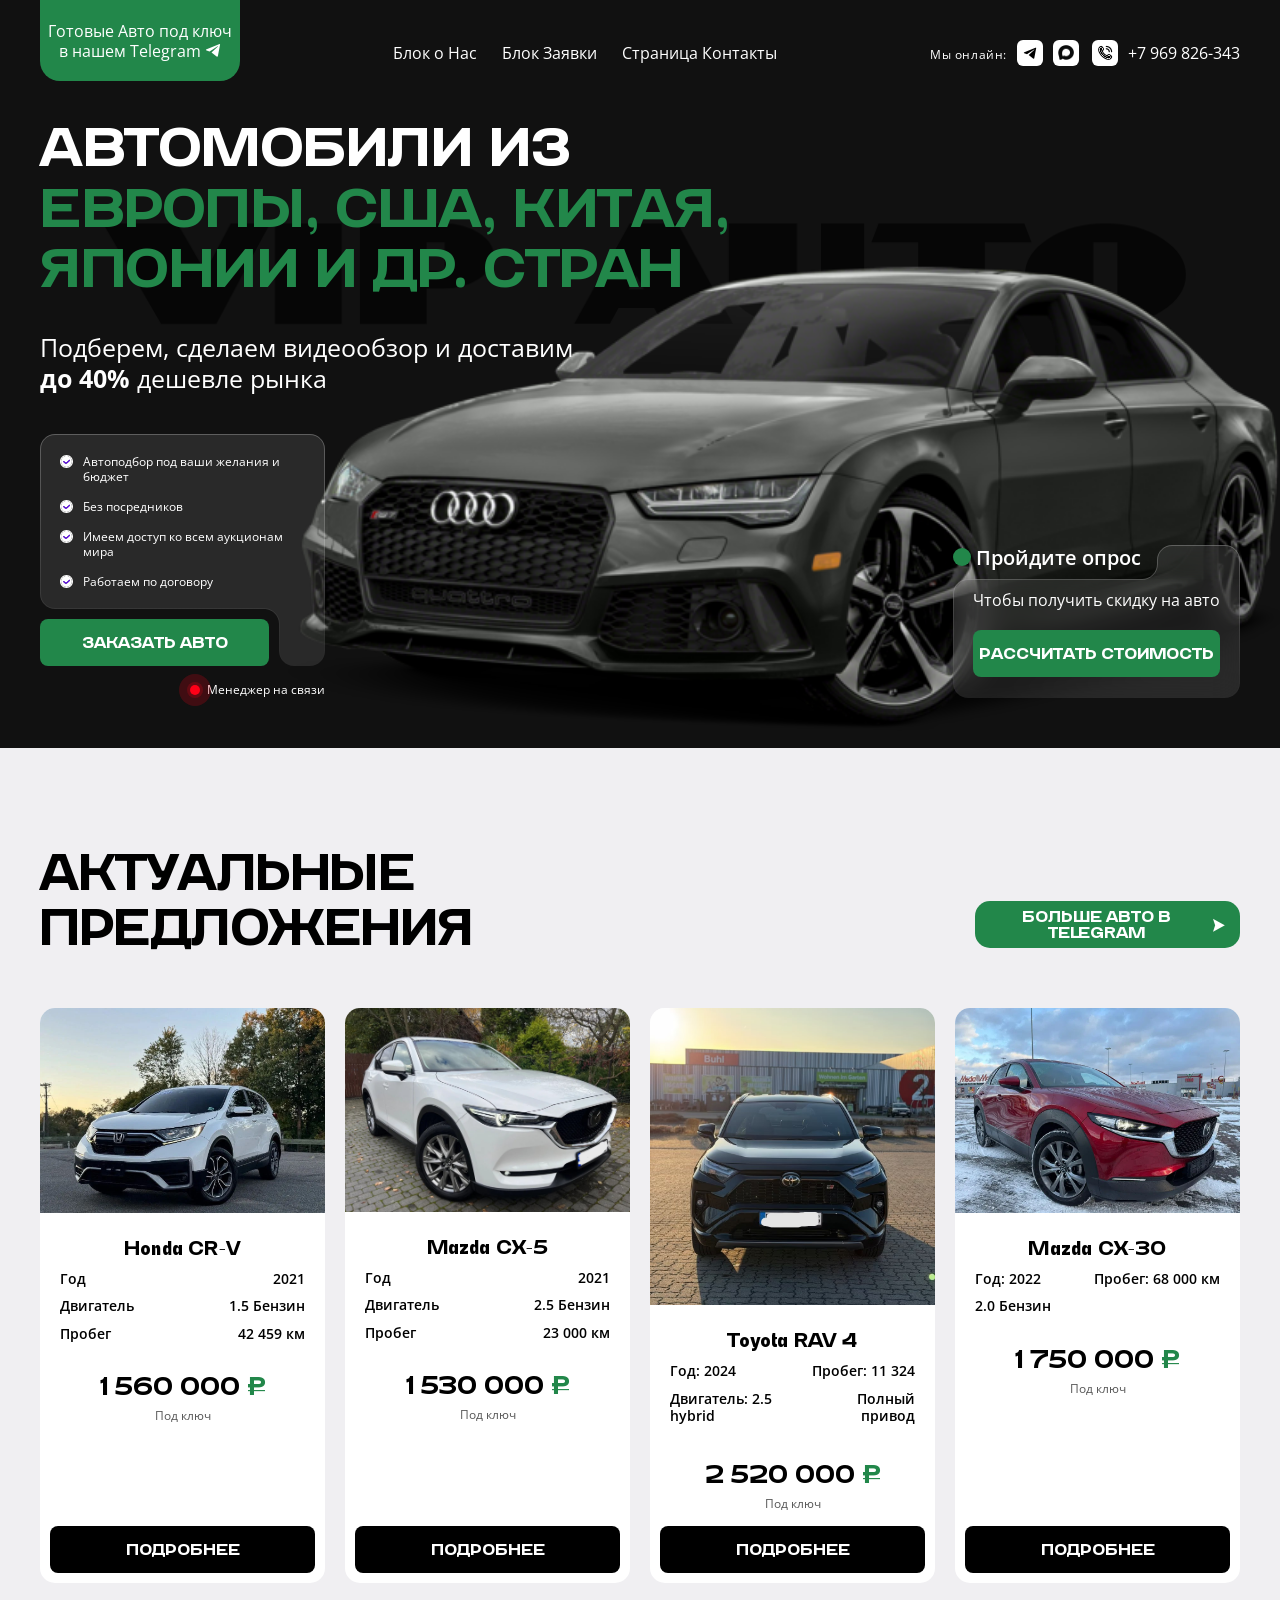
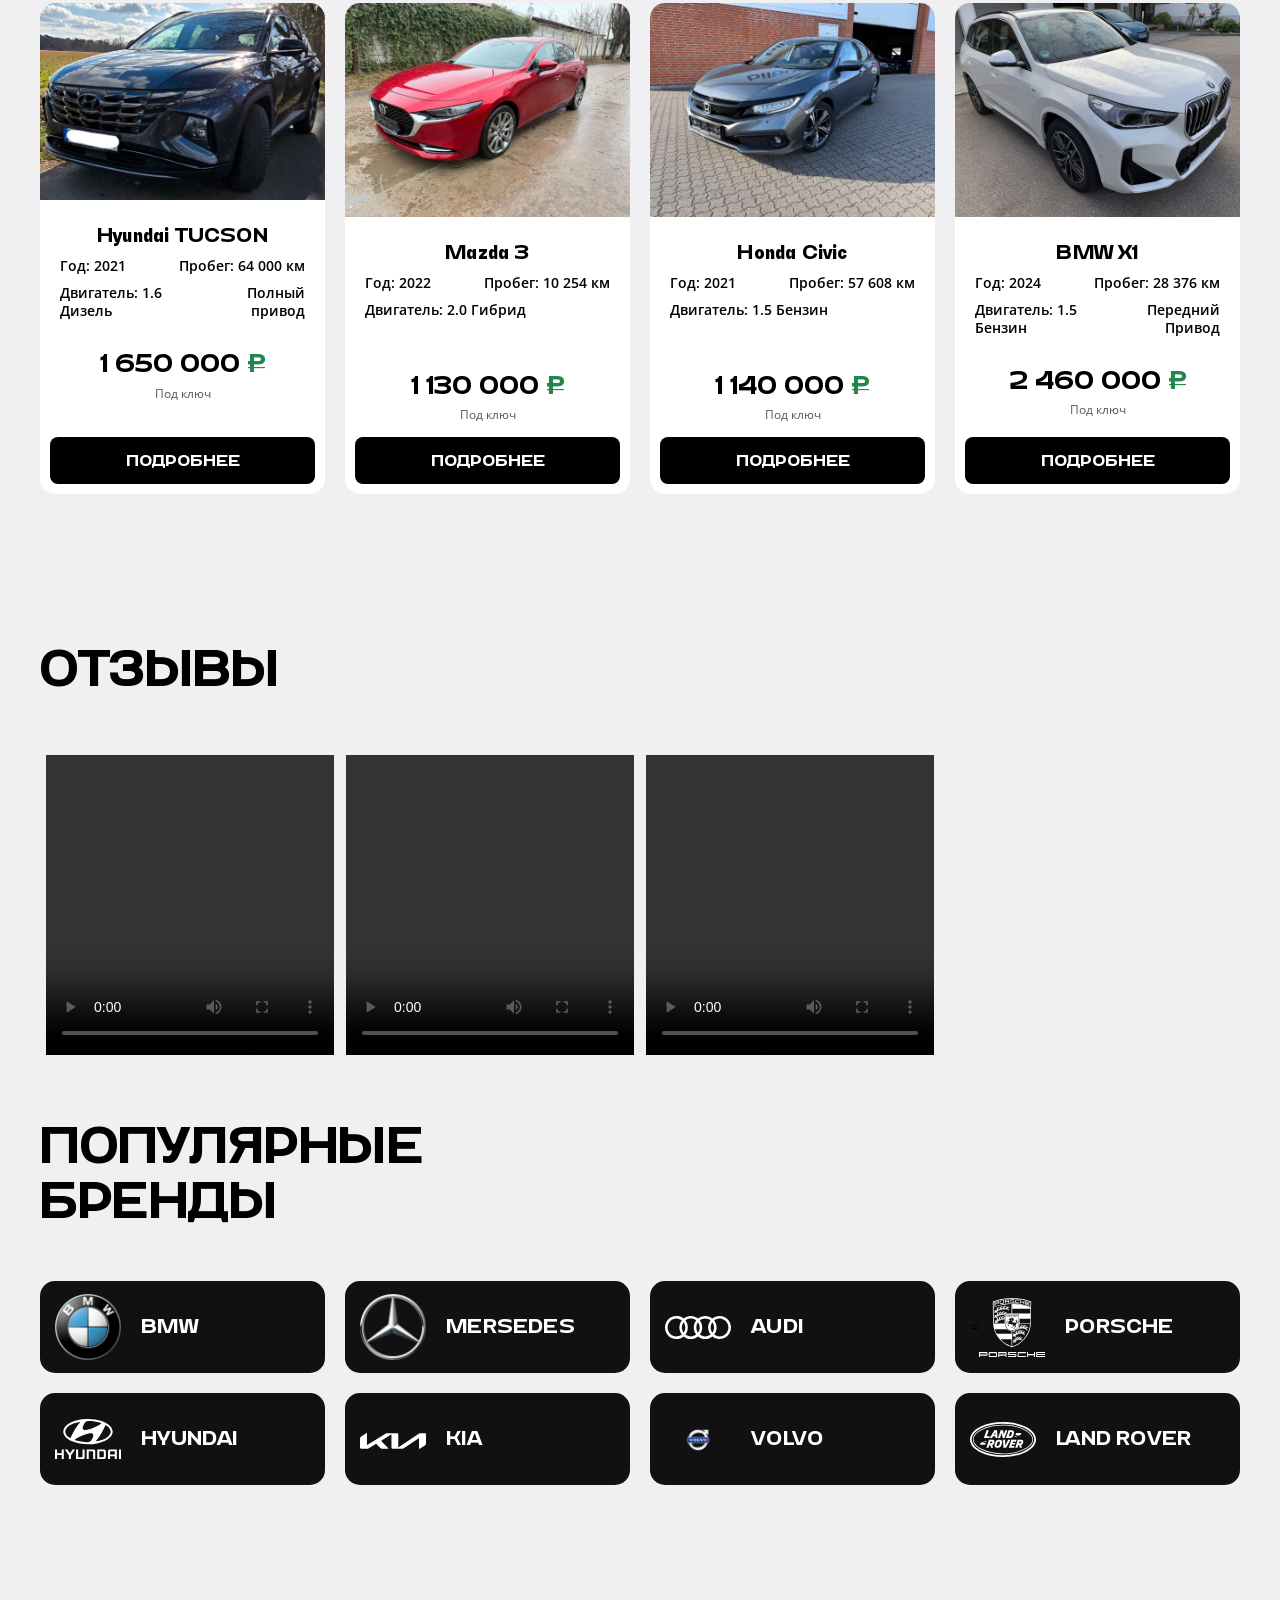
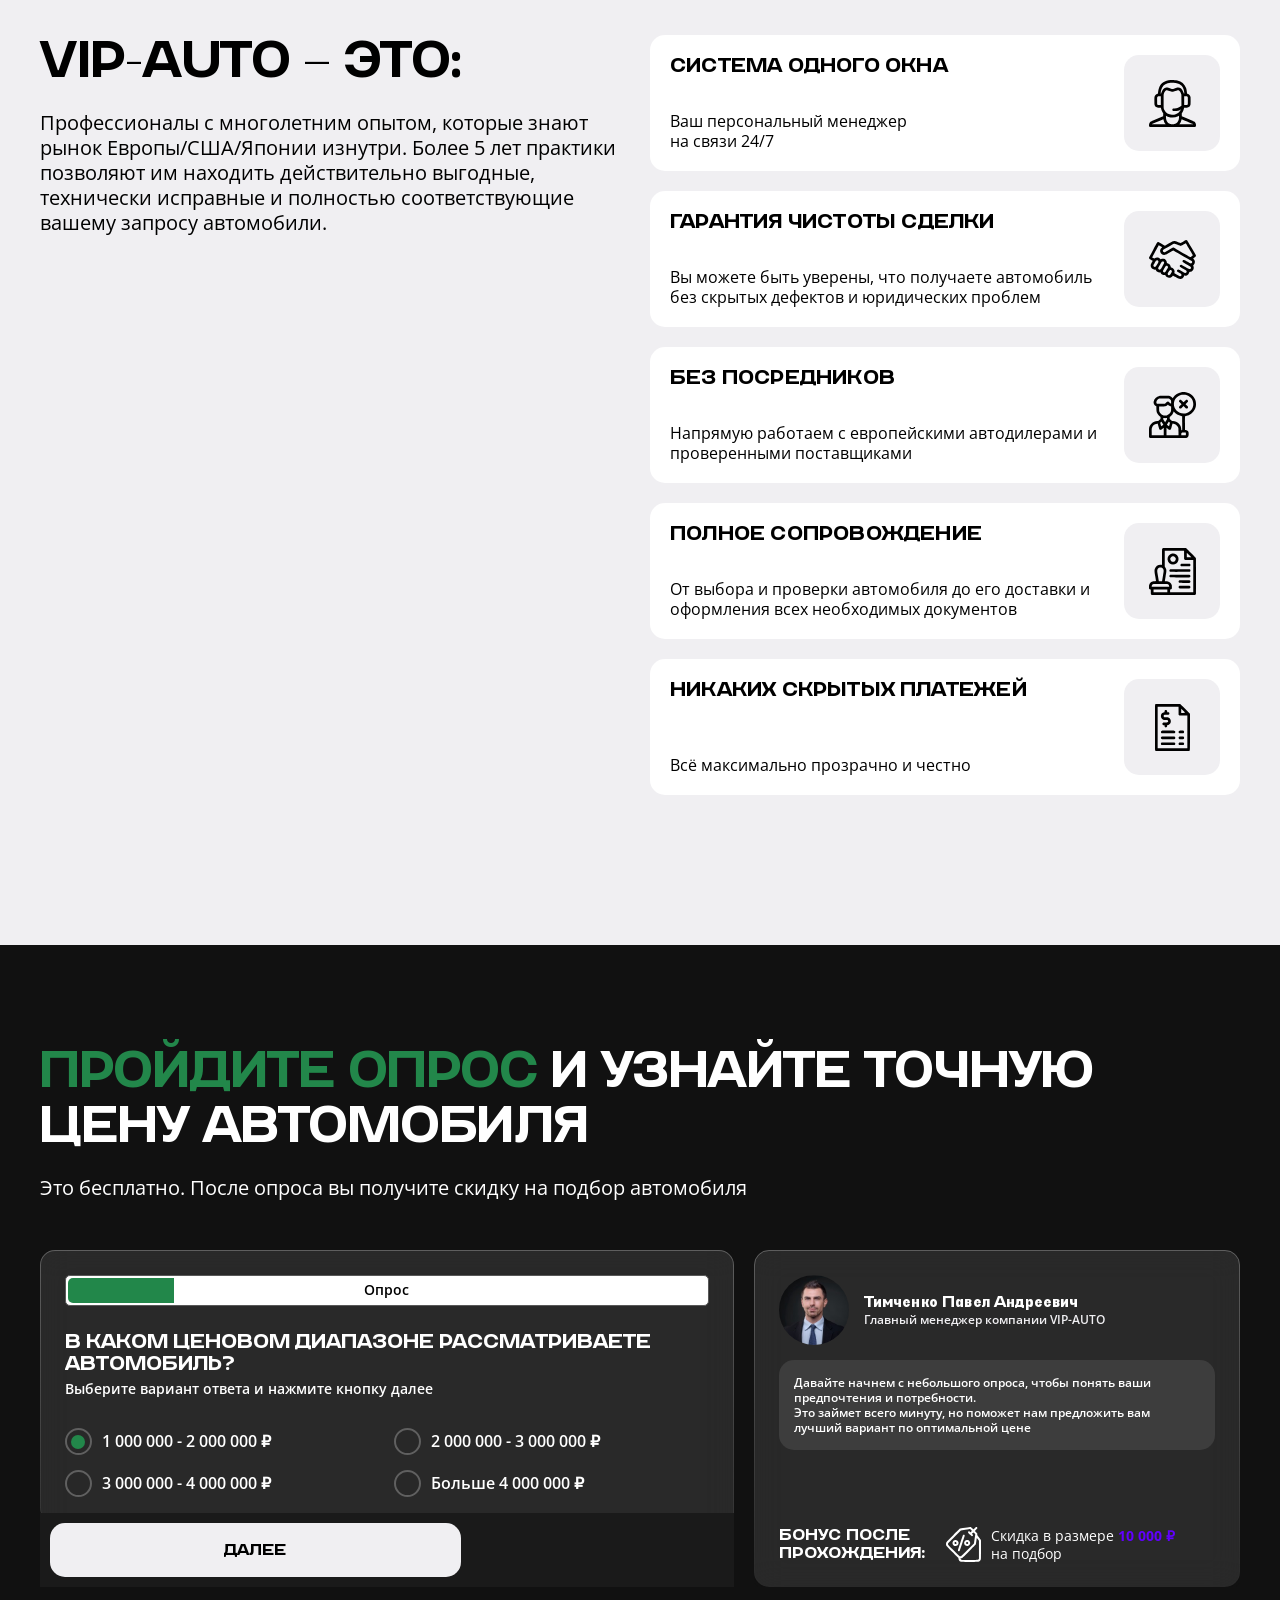
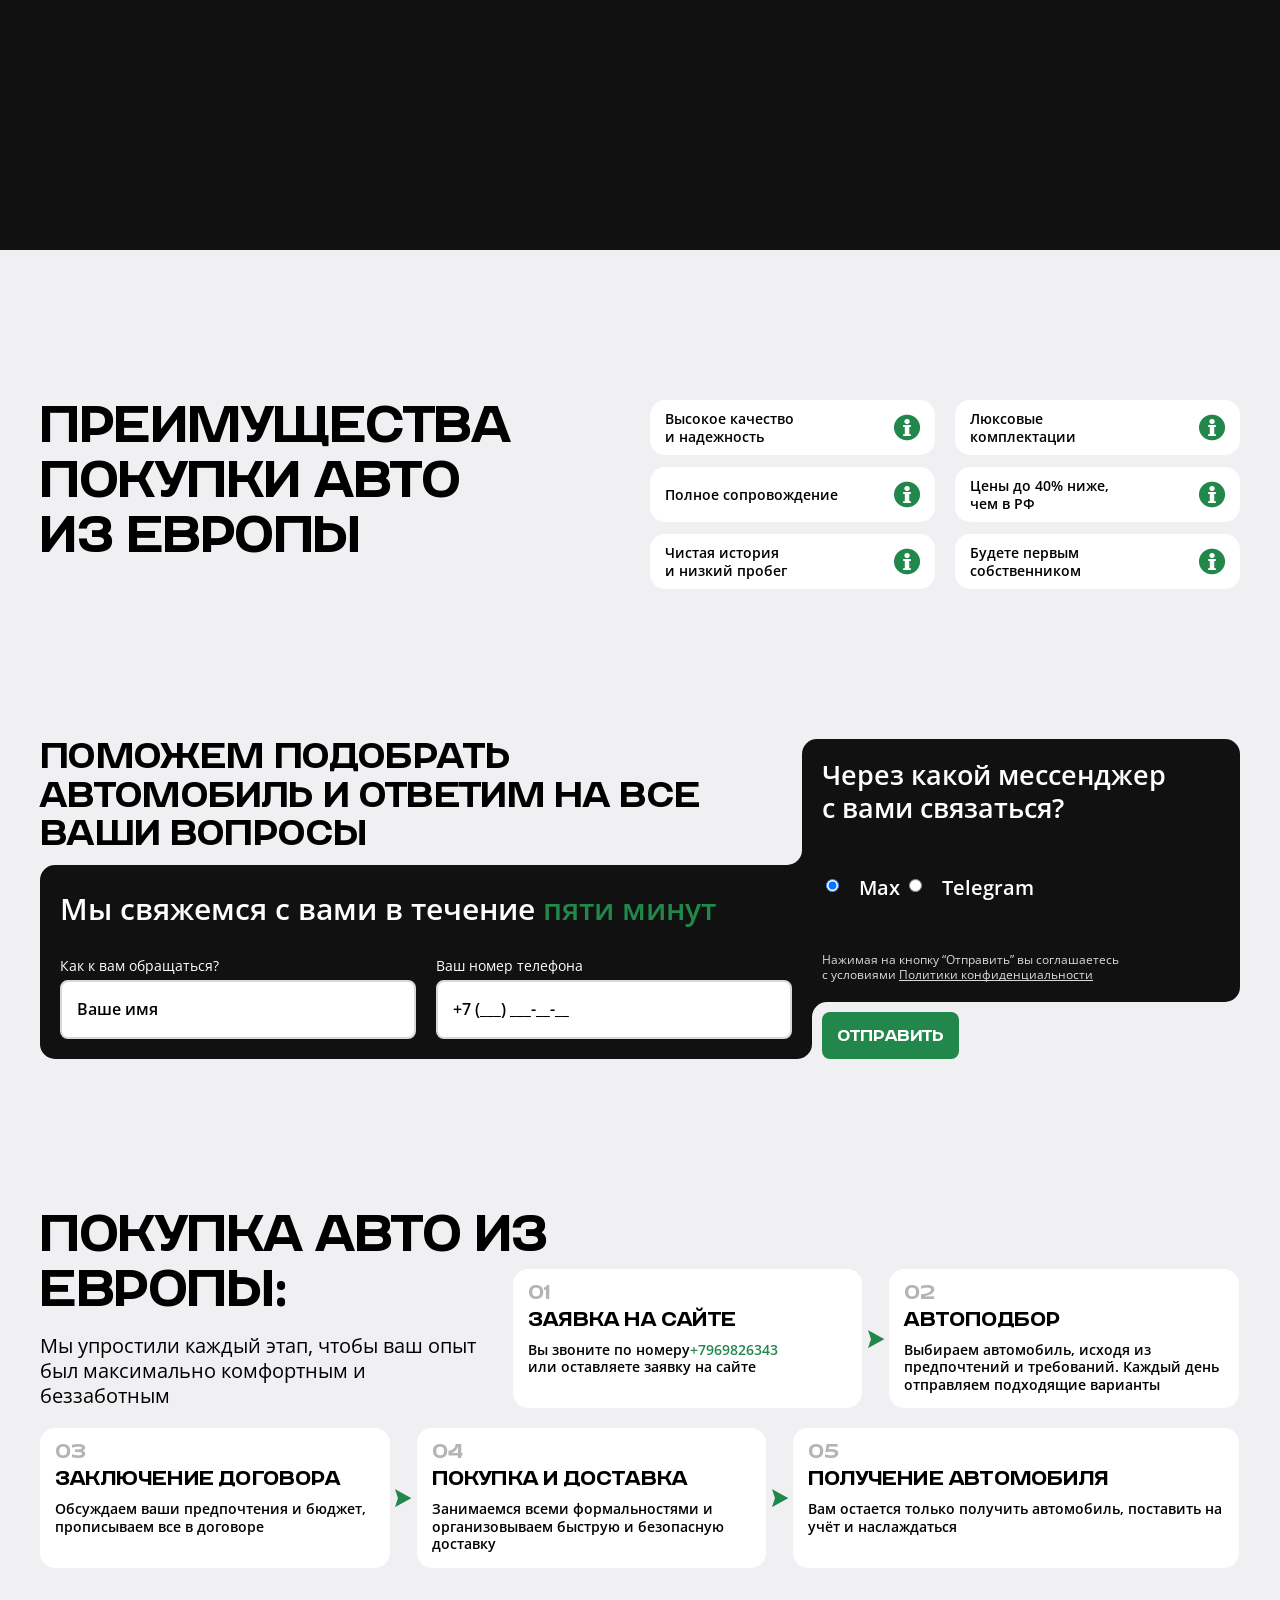
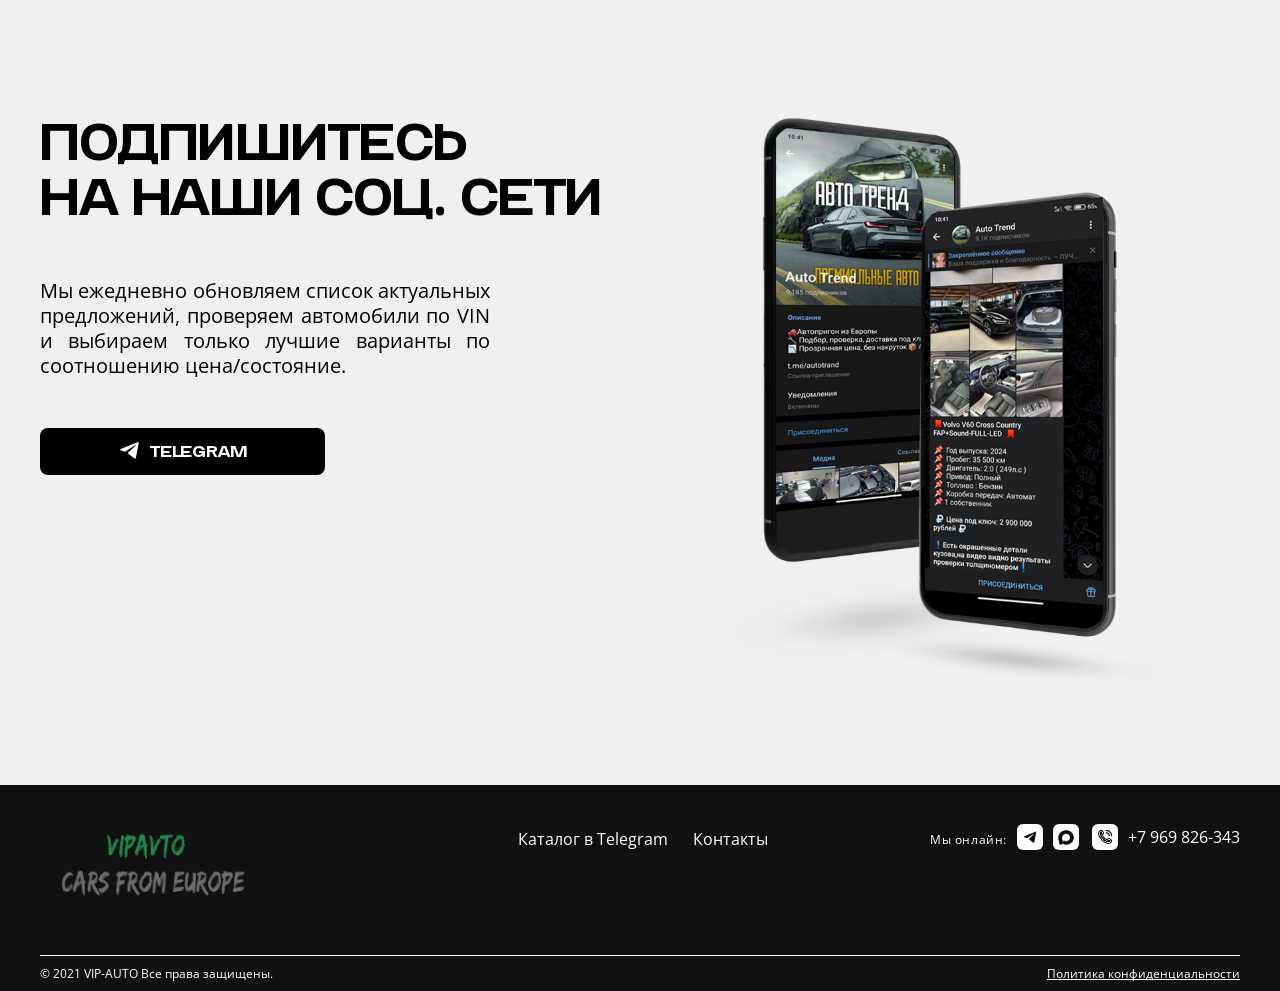
==== index.html @ 3ce5692c "Add files via upload" ====
<!DOCTYPE html><html lang="ru-RU"><head>
  <meta charset="UTF-8">

  <meta name="viewport" content="width=device-width, initial-scale=1">

  <meta name="robots" content="index, follow, max-image-preview:large, max-snippet:-1, max-video-preview:-1">
	<style>img:is([sizes="auto" i], [sizes^="auto," i]) { contain-intrinsic-size: 3000px 1500px }</style>
	

	<title>VIP-AUTO</title>
	<meta name="description" content="Каждый наш сотрудник имеет более 5 лет опыта в подборе авто из-за границы, что позволяет нам предложить оптимальные варианты, соответствующие вашим ожиданиям и бюджету">
	<meta property="og:locale" content="ru_RU">
	<meta property="og:type" content="website">
	<meta property="og:title" content="Подбор авто из-за границы | VIP-AUTO">
	<meta property="og:description" content="Каждый наш сотрудник имеет более 5 лет опыта в подборе авто из-за границы, что позволяет нам предложить оптимальные варианты, соответствующие вашим ожиданиям и бюджету">

	<meta property="og:site_name" content="VIP-AUTO">
	<meta property="article:modified_time" content="2025-02-26T09:59:10+00:00">
	<meta name="twitter:card" content="summary_large_image">


<style>
  .quiz-success,
.quiz-success .quiz-wrap {
  border: none !important;
  outline: none !important;
  box-shadow: none !important;
}

.quiz-success * {
  border: none !important;
}
    .kwiz {
      position: relative;
      min-height: 500px; /* Установите высоту, достаточную для всех шагов */
      overflow: hidden; /* Скрывает лишний контент */
      margin: 0 auto; /* Центрирует контейнер */
    }
    .fieldset-cf7mls {
      display: none; /* Скрывает все шаги по умолчанию */
      position: absolute; /* Позиционирует шаги друг над другом */
      top: 0;
      left: 0;
      width: 100%;
    }
    .fieldset-cf7mls.cf7mls_current_fs {
      display: block; /* Показывает текущий шаг */
    }
    .cf7mls-btns {
      position: absolute; /* Фиксирует кнопки внизу контейнера */
      bottom: 0;
      width: 100%;
      background: #1a1a1a; /* Цвет фона кнопок, подстройте под ваш дизайн */
      padding: 10px;
      box-sizing: border-box;
    }
  </style>

<style id="global-styles-inline-css" type="text/css">
:root{--wp--preset--aspect-ratio--square: 1;--wp--preset--aspect-ratio--4-3: 4/3;--wp--preset--aspect-ratio--3-4: 3/4;--wp--preset--aspect-ratio--3-2: 3/2;--wp--preset--aspect-ratio--2-3: 2/3;--wp--preset--aspect-ratio--16-9: 16/9;--wp--preset--aspect-ratio--9-16: 9/16;--wp--preset--color--black: #000000;--wp--preset--color--cyan-bluish-gray: #abb8c3;--wp--preset--color--white: #ffffff;--wp--preset--color--pale-pink: #f78da7;--wp--preset--color--vivid-red: #cf2e2e;--wp--preset--color--luminous-vivid-orange: #ff6900;--wp--preset--color--luminous-vivid-amber: #fcb900;--wp--preset--color--light-green-cyan: #7bdcb5;--wp--preset--color--vivid-green-cyan: #00d084;--wp--preset--color--pale-cyan-blue: #8ed1fc;--wp--preset--color--vivid-cyan-blue: #0693e3;--wp--preset--color--vivid-purple: #9b51e0;--wp--preset--gradient--vivid-cyan-blue-to-vivid-purple: linear-gradient(135deg,rgba(6,147,227,1) 0%,rgb(155,81,224) 100%);--wp--preset--gradient--light-green-cyan-to-vivid-green-cyan: linear-gradient(135deg,rgb(122,220,180) 0%,rgb(0,208,130) 100%);--wp--preset--gradient--luminous-vivid-amber-to-luminous-vivid-orange: linear-gradient(135deg,rgba(252,185,0,1) 0%,rgba(255,105,0,1) 100%);--wp--preset--gradient--luminous-vivid-orange-to-vivid-red: linear-gradient(135deg,rgba(255,105,0,1) 0%,rgb(207,46,46) 100%);--wp--preset--gradient--very-light-gray-to-cyan-bluish-gray: linear-gradient(135deg,rgb(238,238,238) 0%,rgb(169,184,195) 100%);--wp--preset--gradient--cool-to-warm-spectrum: linear-gradient(135deg,rgb(74,234,220) 0%,rgb(151,120,209) 20%,rgb(207,42,186) 40%,rgb(238,44,130) 60%,rgb(251,105,98) 80%,rgb(254,248,76) 100%);--wp--preset--gradient--blush-light-purple: linear-gradient(135deg,rgb(255,206,236) 0%,rgb(152,150,240) 100%);--wp--preset--gradient--blush-bordeaux: linear-gradient(135deg,rgb(254,205,165) 0%,rgb(254,45,45) 50%,rgb(107,0,62) 100%);--wp--preset--gradient--luminous-dusk: linear-gradient(135deg,rgb(255,203,112) 0%,rgb(199,81,192) 50%,rgb(65,88,208) 100%);--wp--preset--gradient--pale-ocean: linear-gradient(135deg,rgb(255,245,203) 0%,rgb(182,227,212) 50%,rgb(51,167,181) 100%);--wp--preset--gradient--electric-grass: linear-gradient(135deg,rgb(202,248,128) 0%,rgb(113,206,126) 100%);--wp--preset--gradient--midnight: linear-gradient(135deg,rgb(2,3,129) 0%,rgb(40,116,252) 100%);--wp--preset--font-size--small: 13px;--wp--preset--font-size--medium: 20px;--wp--preset--font-size--large: 36px;--wp--preset--font-size--x-large: 42px;--wp--preset--spacing--20: 0.44rem;--wp--preset--spacing--30: 0.67rem;--wp--preset--spacing--40: 1rem;--wp--preset--spacing--50: 1.5rem;--wp--preset--spacing--60: 2.25rem;--wp--preset--spacing--70: 3.38rem;--wp--preset--spacing--80: 5.06rem;--wp--preset--shadow--natural: 6px 6px 9px rgba(0, 0, 0, 0.2);--wp--preset--shadow--deep: 12px 12px 50px rgba(0, 0, 0, 0.4);--wp--preset--shadow--sharp: 6px 6px 0px rgba(0, 0, 0, 0.2);--wp--preset--shadow--outlined: 6px 6px 0px -3px rgba(255, 255, 255, 1), 6px 6px rgba(0, 0, 0, 1);--wp--preset--shadow--crisp: 6px 6px 0px rgba(0, 0, 0, 1);}:where(.is-layout-flex){gap: 0.5em;}:where(.is-layout-grid){gap: 0.5em;}body .is-layout-flex{display: flex;}.is-layout-flex{flex-wrap: wrap;align-items: center;}.is-layout-flex > :is(*, div){margin: 0;}body .is-layout-grid{display: grid;}.is-layout-grid > :is(*, div){margin: 0;}:where(.wp-block-columns.is-layout-flex){gap: 2em;}:where(.wp-block-columns.is-layout-grid){gap: 2em;}:where(.wp-block-post-template.is-layout-flex){gap: 1.25em;}:where(.wp-block-post-template.is-layout-grid){gap: 1.25em;}.has-black-color{color: var(--wp--preset--color--black) !important;}.has-cyan-bluish-gray-color{color: var(--wp--preset--color--cyan-bluish-gray) !important;}.has-white-color{color: var(--wp--preset--color--white) !important;}.has-pale-pink-color{color: var(--wp--preset--color--pale-pink) !important;}.has-vivid-red-color{color: var(--wp--preset--color--vivid-red) !important;}.has-luminous-vivid-orange-color{color: var(--wp--preset--color--luminous-vivid-orange) !important;}.has-luminous-vivid-amber-color{color: var(--wp--preset--color--luminous-vivid-amber) !important;}.has-light-green-cyan-color{color: var(--wp--preset--color--light-green-cyan) !important;}.has-vivid-green-cyan-color{color: var(--wp--preset--color--vivid-green-cyan) !important;}.has-pale-cyan-blue-color{color: var(--wp--preset--color--pale-cyan-blue) !important;}.has-vivid-cyan-blue-color{color: var(--wp--preset--color--vivid-cyan-blue) !important;}.has-vivid-purple-color{color: var(--wp--preset--color--vivid-purple) !important;}.has-black-background-color{background-color: var(--wp--preset--color--black) !important;}.has-cyan-bluish-gray-background-color{background-color: var(--wp--preset--color--cyan-bluish-gray) !important;}.has-white-background-color{background-color: var(--wp--preset--color--white) !important;}.has-pale-pink-background-color{background-color: var(--wp--preset--color--pale-pink) !important;}.has-vivid-red-background-color{background-color: var(--wp--preset--color--vivid-red) !important;}.has-luminous-vivid-orange-background-color{background-color: var(--wp--preset--color--luminous-vivid-orange) !important;}.has-luminous-vivid-amber-background-color{background-color: var(--wp--preset--color--luminous-vivid-amber) !important;}.has-light-green-cyan-background-color{background-color: var(--wp--preset--color--light-green-cyan) !important;}.has-vivid-green-cyan-background-color{background-color: var(--wp--preset--color--vivid-green-cyan) !important;}.has-pale-cyan-blue-background-color{background-color: var(--wp--preset--color--pale-cyan-blue) !important;}.has-vivid-cyan-blue-background-color{background-color: var(--wp--preset--color--vivid-cyan-blue) !important;}.has-vivid-purple-background-color{background-color: var(--wp--preset--color--vivid-purple) !important;}.has-black-border-color{border-color: var(--wp--preset--color--black) !important;}.has-cyan-bluish-gray-border-color{border-color: var(--wp--preset--color--cyan-bluish-gray) !important;}.has-white-border-color{border-color: var(--wp--preset--color--white) !important;}.has-pale-pink-border-color{border-color: var(--wp--preset--color--pale-pink) !important;}.has-vivid-red-border-color{border-color: var(--wp--preset--color--vivid-red) !important;}.has-luminous-vivid-orange-border-color{border-color: var(--wp--preset--color--luminous-vivid-orange) !important;}.has-luminous-vivid-amber-border-color{border-color: var(--wp--preset--color--luminous-vivid-amber) !important;}.has-light-green-cyan-border-color{border-color: var(--wp--preset--color--light-green-cyan) !important;}.has-vivid-green-cyan-border-color{border-color: var(--wp--preset--color--vivid-green-cyan) !important;}.has-pale-cyan-blue-border-color{border-color: var(--wp--preset--color--pale-cyan-blue) !important;}.has-vivid-cyan-blue-border-color{border-color: var(--wp--preset--color--vivid-cyan-blue) !important;}.has-vivid-purple-border-color{border-color: var(--wp--preset--color--vivid-purple) !important;}.has-vivid-cyan-blue-to-vivid-purple-gradient-background{background: var(--wp--preset--gradient--vivid-cyan-blue-to-vivid-purple) !important;}.has-light-green-cyan-to-vivid-green-cyan-gradient-background{background: var(--wp--preset--gradient--light-green-cyan-to-vivid-green-cyan) !important;}.has-luminous-vivid-amber-to-luminous-vivid-orange-gradient-background{background: var(--wp--preset--gradient--luminous-vivid-amber-to-luminous-vivid-orange) !important;}.has-luminous-vivid-orange-to-vivid-red-gradient-background{background: var(--wp--preset--gradient--luminous-vivid-orange-to-vivid-red) !important;}.has-very-light-gray-to-cyan-bluish-gray-gradient-background{background: var(--wp--preset--gradient--very-light-gray-to-cyan-bluish-gray) !important;}.has-cool-to-warm-spectrum-gradient-background{background: var(--wp--preset--gradient--cool-to-warm-spectrum) !important;}.has-blush-light-purple-gradient-background{background: var(--wp--preset--gradient--blush-light-purple) !important;}.has-blush-bordeaux-gradient-background{background: var(--wp--preset--gradient--blush-bordeaux) !important;}.has-luminous-dusk-gradient-background{background: var(--wp--preset--gradient--luminous-dusk) !important;}.has-pale-ocean-gradient-background{background: var(--wp--preset--gradient--pale-ocean) !important;}.has-electric-grass-gradient-background{background: var(--wp--preset--gradient--electric-grass) !important;}.has-midnight-gradient-background{background: var(--wp--preset--gradient--midnight) !important;}.has-small-font-size{font-size: var(--wp--preset--font-size--small) !important;}.has-medium-font-size{font-size: var(--wp--preset--font-size--medium) !important;}.has-large-font-size{font-size: var(--wp--preset--font-size--large) !important;}.has-x-large-font-size{font-size: var(--wp--preset--font-size--x-large) !important;}
:where(.wp-block-post-template.is-layout-flex){gap: 1.25em;}:where(.wp-block-post-template.is-layout-grid){gap: 1.25em;}
:where(.wp-block-columns.is-layout-flex){gap: 2em;}:where(.wp-block-columns.is-layout-grid){gap: 2em;}
:root :where(.wp-block-pullquote){font-size: 1.5em;line-height: 1.6;}
</style>
<link rel="stylesheet" id="contact-form-7-css" href="css/2KwNbUnuV4yb.css" type="text/css" media="all">
<link rel="stylesheet" id="wpa-css-css" href="css/ch32UxQ3FrRH.css" type="text/css" media="all">
<link rel="stylesheet" id="cf7mls-css" href="css/GqYEdvvypLn2.css" type="text/css" media="all">
<link rel="stylesheet" id="cf7mls_progress_bar-css" href="css/s1ZCQj3m0y40.css" type="text/css" media="all">
<link rel="stylesheet" id="cf7mls_animate-css" href="css/AmZRLanG4F5D.css" type="text/css" media="all">
<link rel="stylesheet" id="swiperjs-css" href="css/TK6HnDmzG4Cf.css" type="text/css" media="all">
<link rel="stylesheet" id="libs-css" href="css/1wHErpsWeph0.css" type="text/css" media="all">
<link rel="stylesheet" id="fancybox-css" href="css/8HDxaW9lfuyQ.css" type="text/css" media="all">
<link rel="stylesheet" id="styles-css" href="css/4yX0JSfptEyu.css" type="text/css" media="all">
<style type="text/css">div[id^="wpcf7-f153"] button.cf7mls_next {   }div[id^="wpcf7-f153"] button.cf7mls_back {   }div[id^="wpcf7-f116"] button.cf7mls_next {   }div[id^="wpcf7-f116"] button.cf7mls_back {   }div[id^="wpcf7-f112"] button.cf7mls_next {   }div[id^="wpcf7-f112"] button.cf7mls_back {   }</style><link rel="icon" href="images/0Bsf0wjQl80a.svg" sizes="32x32">
<link rel="icon" href="images/favicon.ico" sizes="192x192">
<link rel="apple-touch-icon" href="images/0Bsf0wjQl80a.svg">
<meta name="msapplication-TileImage" content="https://xxxauto.ru/wp-content/uploads/2024/07/favicon.svg">
</head>
<body class="home page-template page-template-front-page page-template-front-page-php page page-id-9">
<header class="header">
  <div class="header-scroll" data-uk-sticky="{top:-500}">
    <div class="header-inner">
      <div class="wrapper">
        <div class="header-row">
                    <div class="site-logo">
                      <a href="https://t.me/+WK1Z-0K11DQzYzMy" target="_blank">Готовые Авто под ключ<br> в нашем Telegram <i class="icomoon-tg"></i> </a>
       <!--     <span>
                                          <img src="images/Logo3.png" alt="" width="183" height="35" loading="lazy" decoding="async" srcset="images/Logo3.png">                          </span> -->
          </div>
                    <div class="header-center">
            <div id="offcanvas" class="uk-offcanvas">
              <div class="uk-offcanvas-bar uk-offcanvas-bar-flip">
                <div class="offcanvas-head">
                  <div class="offcanvas-logo"></div>
                  <a onclick="UIkit.offcanvas.hide();" class="tm-offcanvas-close"><i class="icomoon-close"></i></a>
                </div>
                <ul class="main-menu">
                  <li id="menu-item-27" class="menu-item menu-item-type-taxonomy menu-item-object-category menu-item-27"><a href="#about">Блок о Нас</a></li>
<li id="menu-item-29" class="menu-item menu-item-type-post_type menu-item-object-page menu-item-29"><a href="#opros">Блок Заявки</a></li>
<li id="menu-item-28" class="menu-item menu-item-type-post_type menu-item-object-page menu-item-28"><a href="/vip-auto/kontakty.html">Страница Контакты</a></li>
                </ul>
                <div class="offcanvas-bottom">
                  <div class="header-right-social">
                    <div class="header-social-title">Мы онлайн:</div>
                    <div class="header-social-items">
                      <a href="https://t.me/+WK1Z-0K11DQzYzMy" target="_blank"><i class="icomoon-tg"></i></a>                      <a href="https://web.max.ru/7969826343" target="_blank"><img src="images/Max_logo_black-1024x1024.png" style="width: 60%;" alt=""></a>                    </div>
                  </div>
                                                      <a class="header-social-phone" href="https://web.max.ru/7969826343"><i class="icomoon-phone"></i><span>+7 969 826-343</span></a>
                                </div>
              </div>
            </div>
          </div>
          <div class="header-right">
            <div class="header-right-row">
              <div class="header-right-social">
                <div class="header-social-title">Мы онлайн:</div>
                <div class="header-social-items">
                  <a href="https://t.me/+WK1Z-0K11DQzYzMy" target="_blank"><i class="icomoon-tg"></i></a>                  <a href="https://web.max.ru/7969826343" target="_blank"><img src="images/Max_logo_black-1024x1024.png" style="width: 60%;" alt=""></a>                </div>
              </div>
                                          <a class="header-social-phone" href="https://web.max.ru/7969826343"><i class="icomoon-phone"></i><span>+7 969 826-343</span></a>
                            <a class="mob-menu" href="#offcanvas" data-uk-offcanvas="{mode:'slide'}">
                <span></span><span></span><span></span>
              </a>
            </div>
          </div>
        </div>
      </div>
    </div>
  </div>
</header><div class="main-content">
  <div class="main-banner-wrap">
    <div class="main-banner">
      <div class="wrapper">
        <div class="main-banner-row">
          <div class="main-banner-left">
                        <div class="main-banner-title">
              <h1>Автомобили из <b>Европы, США, Китая, Японии и др. стран</b></h1>
            </div>
                        <div class="main-banner-descr"><p>Подберем, сделаем видеообзор и доставим <strong>до 40%</strong> дешевле рынка</p>
</div>            <div class="main-banner-info">
              <div class="main-banner-advantages"><div><ul>
<li>Автоподбор под ваши желания и бюджет</li>
<li>Без посредников</li>
<li>Имеем доступ ко всем аукционам мира</li>
<li>Работаем по договору</li>
</ul>
</div></div>                            <div class="main-banner-btn">
                <a href="https://t.me/pavelautotrade1" class="btn-blue">Заказать авто</a>
              </div>
                            <div class="main-banner-manager"><div class="main-banner-work"><span class="demo-effect"></span>Менеджер на связи</div></div>            </div>
          </div>
          <div class="main-banner-right">
                                    <div class="main-banner-image"><img src="images/nsRmZkbgVbO0.png" style="width: 85%;" alt="" width="1238" height="562"></div>
                                    <div class="main-banner-die mobile-hidden">
              <div class="main-banner-die-title">Пройдите опрос</div>
              <div class="main-banner-die-inner">
                <div class="main-banner-die-descr">Чтобы получить скидку на авто</div>
                <div class="main-banner-die-brn">
                  <a href="#quiz" class="btn-blue" data-uk-smooth-scroll="">Рассчитать стоимость</a>
                </div>
              </div>
              <span></span>
            </div>
                      </div>
        </div>
      </div>
    </div>
        <div class="wrapper mobile-visible">
      <div class="main-banner-die">
        <div class="main-banner-die-title">Пройдите опрос</div>
        <div class="main-banner-die-inner">
          <div class="main-banner-die-descr">Чтобы получить скидку на авто</div>
          <div class="main-banner-die-brn">
            <a href="#" class="btn-blue">Рассчитать стоимость</a>
          </div>
        </div>
        <span></span>
      </div>
    </div>
      </div>


      
  
      <section class="section section-spec">
    <div class="wrapper">
            <div class="section-top spec-top">
        <h2 class="h1">Актуальные<br>
предложения</h2>
                <a class="btn-blue spec-link" href="https://t.me/+WK1Z-0K11DQzYzMy" target=""><span>Больше авто в Telegram</span><i class="icomoon-arr-right"></i></a>
              </div>
            <div class="spec-wrap">
        <div class="spec-row">
                  <div class="spec-item parent-item">
            <div class="spec-item-img">
                                                        <img src="images/E2YSKWL8N4Il.jpg" alt="" width="570" height="320" loading="lazy" decoding="async" srcset="images/cYLlMRl2jFoW.jpg">                          </div>
            <div class="spec-item-inner">
              <div class="spec-item-descr">
                <h3 class="spec-item-title h5 parent-item-title">Honda CR-V</h3>
                                <div class="spec-item-options">
                                  <div class="spec-item-options-row">
                    <p>Год</p>                    <p>2021</p>                  </div>
                                  <div class="spec-item-options-row">
                    <p>Двигатель</p>                    <p>1.5 Бензин</p>                  </div>
                                  <div class="spec-item-options-row">
                    <p>Пробег</p>                    <p>42 459 км</p>                  </div>
                                </div>
                              </div>
              <div class="spec-item-price">1 560 000 <b>₽</b></div>              <div class="spec-item-sell">Под ключ</div>            </div>
            <div class="spec-item-readmore">
              <a href="javascript:;" data-touch="false" data-auto-focus="false" data-fancybox="" data-src="#buy-product" class="full-prod-price btn-black same-avto">Подробнее</a>
            </div>
          </div>
                  <div class="spec-item parent-item">
            <div class="spec-item-img">
                                                        <img src="images/2gFPDG4Oz9Lh.jpg" alt="" width="570" height="320" loading="lazy" decoding="async" srcset="images/DvD4ipuTKArI.jpg">                          </div>
            <div class="spec-item-inner">
              <div class="spec-item-descr">
                <h3 class="spec-item-title h5 parent-item-title">Mazda CX-5</h3>
                                <div class="spec-item-options">
                                  <div class="spec-item-options-row">
                    <p>Год</p>                    <p>2021</p>                  </div>
                                  <div class="spec-item-options-row">
                    <p>Двигатель</p>                    <p>2.5 Бензин</p>                  </div>
                                  <div class="spec-item-options-row">
                    <p>Пробег</p>                    <p>23 000 км</p>                  </div>
                                </div>
                              </div>
              <div class="spec-item-price">1 530 000 <b>₽</b></div>              <div class="spec-item-sell">Под ключ</div>            </div>
            <div class="spec-item-readmore">
              <a href="javascript:;" data-touch="false" data-auto-focus="false" data-fancybox="" data-src="#buy-product" class="full-prod-price btn-black same-avto">Подробнее</a>
            </div>
          </div>
                  <div class="spec-item parent-item">
            <div class="spec-item-img">
                                                        <img src="images/5DS3fI0JwyDx.jpg" alt=""  width="570" height="320" loading="lazy" decoding="async" srcset="images/C2m0ea24fps4.jpg">                          </div>
            <div class="spec-item-inner">
              <div class="spec-item-descr">
                <h3 class="spec-item-title h5 parent-item-title">Toyota RAV 4</h3>
                                <div class="spec-item-options">
                                  <div class="spec-item-options-row">
                    <p>Год: 2024</p>                    <p>Пробег: 11 324 </p>                  </div>
                                  <div class="spec-item-options-row">
                    <p>Двигатель: 2.5 hybrid</p>                    <p>Полный привод</p>                  </div>
                                  <div class="spec-item-options-row">
                                                  </div>
                                </div>
                              </div>
              <div class="spec-item-price">2 520 000 <b>₽</b></div>              <div class="spec-item-sell">Под ключ</div>            </div>
            <div class="spec-item-readmore">
              <a href="javascript:;" data-touch="false" data-auto-focus="false" data-fancybox="" data-src="#buy-product" class="full-prod-price btn-black same-avto">Подробнее</a>
            </div>
          </div>
                  <div class="spec-item parent-item">
            <div class="spec-item-img">
                                                        <img src="images/IFqtBJ2uJrlr.jpg" alt="" width="570" height="320" loading="lazy" decoding="async" srcset="images/KpuVI1fPNCcf.jpg">                          </div>
            <div class="spec-item-inner">
              <div class="spec-item-descr">
                <h3 class="spec-item-title h5 parent-item-title">Mazda CX-30</h3>
                                <div class="spec-item-options">
                                  <div class="spec-item-options-row">
                    <p>Год: 2022</p>                    <p>Пробег: 68 000 км</p>                  </div>
                                  <div class="spec-item-options-row">
                    <p>2.0 Бензин</p>                                      </div>
                                </div>
                              </div>
              <div class="spec-item-price">1 750 000 <b>₽</b></div>              <div class="spec-item-sell">Под ключ</div>            </div>
            <div class="spec-item-readmore">
              <a href="javascript:;" data-touch="false" data-auto-focus="false" data-fancybox="" data-src="#buy-product" class="full-prod-price btn-black same-avto">Подробнее</a>
            </div>
          </div>
                  <div class="spec-item parent-item">
            <div class="spec-item-img">
                                                        <img src="images/A6dNiuS0QF0z.jpg" alt="" width="570" height="320" loading="lazy" decoding="async" srcset="images/E4yODBYbPhqS.jpg">                          </div>
            <div class="spec-item-inner">
              <div class="spec-item-descr">
                <h3 class="spec-item-title h5 parent-item-title">Hyundai TUCSON</h3>
                                <div class="spec-item-options">
                                  <div class="spec-item-options-row">
                    <p>Год: 2021</p>                    <p>Пробег: 64 000 км</p>                  </div>
                                  <div class="spec-item-options-row">
                    <p>Двигатель: 1.6 Дизель</p>                    <p>Полный привод</p>                  </div>
                                </div>
                              </div>
              <div class="spec-item-price">1 650 000 <b>₽</b></div>              <div class="spec-item-sell">Под ключ</div>            </div>
            <div class="spec-item-readmore">
              <a href="javascript:;" data-touch="false" data-auto-focus="false" data-fancybox="" data-src="#buy-product" class="full-prod-price btn-black same-avto">Подробнее</a>
            </div>
          </div>
                  <div class="spec-item parent-item">
            <div class="spec-item-img">
                                                        <img src="images/sxp47QUXFY52.jpg" alt="" width="570" height="320" loading="lazy" decoding="async" srcset="images/1wRnbzzPI1nD.jpg">                          </div>
            <div class="spec-item-inner">
              <div class="spec-item-descr">
                <h3 class="spec-item-title h5 parent-item-title">Mazda 3</h3>
                                <div class="spec-item-options">
                                  <div class="spec-item-options-row">
                    <p>Год: 2022</p>                    <p>Пробег: 10 254 км</p>                  </div>
                                  <div class="spec-item-options-row">
                    <p>Двигатель: 2.0 Гибрид </p>                                      </div>
                                </div>
                              </div>
              <div class="spec-item-price">1 130 000 <b>₽</b></div>              <div class="spec-item-sell">Под ключ</div>            </div>
            <div class="spec-item-readmore">
              <a href="javascript:;" data-touch="false" data-auto-focus="false" data-fancybox="" data-src="#buy-product" class="full-prod-price btn-black same-avto">Подробнее</a>
            </div>
          </div>
                  <div class="spec-item parent-item">
            <div class="spec-item-img">
                                                        <img src="images/P5WUBgRj85BE.jpg" alt="" width="570" height="320" loading="lazy" decoding="async" srcset="images/iQBN5UIfVyDc.jpg">                          </div>
            <div class="spec-item-inner">
              <div class="spec-item-descr">
                <h3 class="spec-item-title h5 parent-item-title">Honda Civic</h3>
                                <div class="spec-item-options">
                                  <div class="spec-item-options-row">
                    <p>Год: 2021</p>                    <p>Пробег: 57 608 км</p>                  </div>
                                  <div class="spec-item-options-row">
                    <p>Двигатель: 1.5 Бензин</p>                                      </div>
                                </div>
                              </div>
              <div class="spec-item-price">1 140 000 <b>₽</b></div>       <div class="spec-item-sell">Под ключ</div>                    </div>
            <div class="spec-item-readmore">
              <a href="javascript:;" data-touch="false" data-auto-focus="false" data-fancybox="" data-src="#buy-product" class="full-prod-price btn-black same-avto">Подробнее</a>
            </div>
          </div>
                  <div class="spec-item parent-item">
            <div class="spec-item-img">
                                                        <img src="images/w5JGoeQZGskJ.jpg" alt="" width="570" height="320" loading="lazy" decoding="async" srcset="images/w5JGoeQZGskJ.jpg">                          </div>
            <div class="spec-item-inner">
              <div class="spec-item-descr">
                <h3 class="spec-item-title h5 parent-item-title">BMW X1</h3>
                                <div class="spec-item-options">
                                  <div class="spec-item-options-row">
                    <p>Год: 2024</p>                    <p>Пробег: 28 376 км</p>                  </div>
                                  <div class="spec-item-options-row">
                    <p>Двигатель: 1.5 Бензин</p>                    <p>Передний Привод</p>                  </div>
                                </div>
                              </div>
              <div class="spec-item-price">2 460 000 <b>₽</b></div>              <div class="spec-item-sell">Под ключ</div>            </div>
            <div class="spec-item-readmore">
              <a href="javascript:;" data-touch="false" data-auto-focus="false" data-fancybox="" data-src="#buy-product" class="full-prod-price btn-black same-avto">Подробнее</a>
            </div>
          </div>
                </div>
      </div>
          </div>
  </section>


  <section class="section">
    <div class="wrapper">
      <div class="section-top brends-top">
        <h2 class="h1">Отзывы</h2>
              </div>
      
      
      <div class="allotz">

      <div class="vidotz">
        <video width="100%" height="300" controls="controls">
   <source src="vid/otz5.MP4" type='video/mp4; codecs="avc1.42E01E, mp4a.40.2"'>
  </video>
      </div>

      <div class="vidotz">
        <video width="100%" height="300" controls="controls">
   <source src="vid/otz6.mp4" type='video/mp4; codecs="avc1.42E01E, mp4a.40.2"'>
  </video>
      </div>

      <div class="vidotz">
        <video width="100%" height="300" controls="controls">
   <source src="vid/otz7.mp4" type='video/mp4; codecs="avc1.42E01E, mp4a.40.2"'>
  </video>
      </div>
      </div>

</div> 

      </section>


      <style>
      .vidotz video {
    height: 300px;
}
.vidotz {
    width: 24%;
    float: left;
    margin: 6px;
}
.allotz {
    display: block;
    width: 100%;
    float: left;
    margin-bottom: 60px;
}


@media (max-width: 768px) {
  .vidotz {
    width: 46%;
}
.vidotz video {
    height: 240px;
}
} 
      </style>


    <section class="section">
    <div class="wrapper">
      <div class="section-top brends-top">
        <h2 class="h1">Популярные<br>
бренды</h2>
                        
              </div>
            <div class="brends-row">
              <div class="brend-item">
                                   <div class="brend-icon"><img src="images/DWzZXNmp099B.png" alt="" width="134" height="134"></div>
          <div class="brend-descr"><h5>BMW</h5>
<p></p>
</div>
                  </div>
              <div class="brend-item">
                                      <div class="brend-icon"><img src="images/HW8N9atrXk1Y.png" alt="" width="134" height="134"></div>
          <div class="brend-descr"><h5>Mersedes</h5>
<p></p>
</div>
                  </div>
              <div class="brend-item">
                                    <div class="brend-icon"><img src="images/IU7BGy2wNQDJ.svg" alt="" width="67" height="23"></div>
          <div class="brend-descr"><h5>Audi</h5>
<p></p>
</div>
                  </div>
              <div class="brend-item">
        =                         <div class="brend-icon"><img src="images/6dRwW4nfVDkI.svg" alt="" width="67" height="60"></div>
          <div class="brend-descr"><h5>porsche</h5>
<p></p>
</div>
                  </div>
              <div class="brend-item">
                                      <div class="brend-icon"><img src="images/AmYGMkQIspV4.svg" alt="" width="67" height="40"></div>
          <div class="brend-descr"><h5>HYUNDAI</h5>
<p></p>
</div>
                  </div>
              <div class="brend-item">
                                <div class="brend-icon"><img src="images/8mbEmptDBlQh.svg" alt="" width="67" height="16"></div>
          <div class="brend-descr"><h5>KIA</h5>
<p></p>
</div>
                  </div>
              <div class="brend-item">
                                  <div class="brend-icon"><img src="images/PylAC1qi73em.png" alt="" width="67" height="22"></div>
          <div class="brend-descr"><h5>Volvo</h5>
<p></p>
</div>
                  </div>
              <div class="brend-item">
                                <div class="brend-icon"><img src="images/sX6fffQ1OLhc.svg" alt="" width="67" height="35"></div>
          <div class="brend-descr"><h5>Land Rover</h5>
<p></p>
</div>
                  </div>
            </div>
          </div>
  </section>

      <section class="section">
    <div class="wrapper">
      <div class="about-row">
  <div class="about-left">
    <div class="about-sticky" id="about">
      <h2 class="h1">VIP-AUTO – это:</h2>      <p>Профессионалы с многолетним опытом, которые знают рынок Европы/США/Японии изнутри. Более 5 лет практики позволяют им находить действительно выгодные, технически исправные и полностью соответствующие вашему запросу автомобили.</p>
    </div>
  </div>
    <div class="about-right">
    <div class="about-list">
            <div class="about-list-item">
        <div class="about-list-item-descr"><h5>Система одного окна</h5>
<p>Ваш персональный менеджер <br>
на связи 24/7</p>
</div>
                        <div class="about-list-item-icon"><img src="images/TYB8m3drmMEJ.svg" alt=""></div>
              </div>
            <div class="about-list-item">
        <div class="about-list-item-descr"><h5>Гарантия чистоты сделки</h5>
<p>Вы можете быть уверены, что получаете автомобиль без скрытых дефектов и юридических проблем</p>
</div>
                        <div class="about-list-item-icon"><img src="images/pZwjh8cPqB77.svg" alt=""></div>
              </div>
            <div class="about-list-item">
        <div class="about-list-item-descr"><h5>Без посредников</h5>
<p>Напрямую работаем с европейскими автодилерами и проверенными поставщиками</p>
</div>
                        <div class="about-list-item-icon"><img src="images/UvNuZz3XSf9s.svg" alt=""></div>
              </div>
            <div class="about-list-item">
        <div class="about-list-item-descr"><h5>Полное сопровождение</h5>
<p>От выбора и проверки автомобиля до его доставки и оформления всех необходимых документов</p>
</div>
                        <div class="about-list-item-icon"><img src="images/LbvB1Ra95kk1.svg" alt=""></div>
              </div>
            <div class="about-list-item">
        <div class="about-list-item-descr"><h5>Никаких скрытых платежей</h5>
<p>Всё максимально прозрачно и честно</p>
</div>
                        <div class="about-list-item-icon"><img src="images/HbS1d2LRokTs.svg" alt=""></div>
              </div>
          </div>
  </div>
  </div>    </div>
  </section>



     <div class="section section-kwiz">
  <span class="target-quiz" id="quiz"></span>
  <div class="wrapper">
    <div class="section-top" id="opros">
      <h2 class="h1"><b>Пройдите опрос</b> и узнайте точную цену автомобиля</h2>
      <div class="section-top-subtitle">Это бесплатно. После опроса вы получите скидку на подбор автомобиля</div>
    </div>

    <div class="kwiz">
      <div class="kwiz-row">
        <div class="kwiz-left">
          <span class="span-1"></span>
          <span class="span-2"></span>
          <span class="span-3"></span>

          <div id="quiz-form-wrapper" lang="ru-RU" dir="ltr">
<div class="quiz-screen-reader-response" style="display:none;">
  <p role="status" aria-live="polite" aria-atomic="true"></p>
  <ul></ul>
</div>

<form
  id="myForm"
  action="https://formspree.io/f/xdawylbe"
  method="POST"
  class="quiz-formspree-form"
  aria-label="Контактная форма"
  novalidate
>
              <input type="hidden" name="_subject" value="Новая заявка с квиза">
              <input type="hidden" name="_language" value="ru">

              <ul data-id-form="153" data-bg-color="#0073aa" data-bg-style-bar="navigation_horizontal_round" data-style-text="vertical" data-allow-choose-step="off" class="cf7mls_progress_bar cf7mls_bar_style_navigation_horizontal_round cf7mls_bar_style_text_vertical">
                <li data-counter="1" data-counter_rtl="6" style="width: 16.666666666667%" class="cf7_mls_steps_item active current">
                  <div class="cf7_mls_steps_item_container">
                    <div class="cf7_mls_steps_item_icon">
                      <span class="cf7_mls_count_step">1</span>
                      <span class="cf7_mls_check">
                        <i>
                          <svg viewBox="64 64 896 896" data-icon="check" width="14px" height="14px" fill="currentColor" aria-hidden="true" focusable="false">
                            <path d="M912 190h-69.9c-9.8 0-19.1 4.5-25.1 12.2L404.7 724.5 207 474a32 32 0 0 0-25.1-12.2H112c-6.7 0-10.4 7.7-6.3 12.9l273.9 347c12.8 16.2 37.4 16.2 50.3 0l488.4-618.9c4.1-5.1.4-12.8-6.3-12.8z"></path>
                          </svg>
                        </i>
                      </span>
                      <span class="cf7_mls_invalid">
                        <i>
                          <svg viewBox="64 64 896 896" data-icon="close" width="14px" height="14px" fill="currentColor" aria-hidden="true" focusable="false">
                            <path d="M563.8 512l262.5-312.9c4.4-5.2.7-13.1-6.1-13.1h-79.8c-4.7 0-9.2 2.1-12.3 5.7L511.6 449.8 295.1 191.7c-3-3.6-7.5-5.7-12.3-5.7H203c-6.8 0-10.5 7.9-6.1 13.1L459.4 512 196.9 824.9A7.95 7.95 0 00203 838h79.8c4.7 0 9.2-2.1 12.3-5.7l216.5-258.1 216.5 258.1c3 3.6 7.5 5.7 12.3 5.7h79.8c6.8 0 10.5-7.9 6.1-13.1L563.8 512z"></path>
                          </svg>
                        </i>
                      </span>
                    </div>
                    <div class="cf7_mls_steps_item_content">
                      <p class="cf7mls_progress_bar_title">Опрос</p>
                      <span class="cf7_mls_arrow_point_to_righ">
                        <i>
                          <svg x="0px" y="0px" width="8px" height="14px" viewBox="0 0 451.846 451.847">
                            <g>
                              <path d="M345.441,248.292L151.154,442.573c-12.359,12.365-32.397,12.365-44.75,0c-12.354-12.354-12.354-32.391,0-44.744L278.318,225.92L106.409,54.017c-12.354-12.359-12.354-32.394,0-44.748c12.354-12.359,32.391-12.359,44.75,0l194.287,194.284c6.177,6.18,9.262,14.271,9.262,22.366C354.708,234.018,351.617,242.115,345.441,248.292z"></path>
                            </g>
                          </svg>
                        </i>
                      </span>
                    </div>
                  </div>
                </li>

                <li data-counter="2" data-counter_rtl="5" style="width: 16.666666666667%" class="cf7_mls_steps_item">
                  <div class="cf7_mls_steps_item_container">
                    <div class="cf7_mls_steps_item_icon">
                      <span class="cf7_mls_count_step">2</span>
                      <span class="cf7_mls_check">
                        <i>
                          <svg viewBox="64 64 896 896" data-icon="check" width="14px" height="14px" fill="currentColor" aria-hidden="true" focusable="false">
                            <path d="M912 190h-69.9c-9.8 0-19.1 4.5-25.1 12.2L404.7 724.5 207 474a32 32 0 0 0-25.1-12.2H112c-6.7 0-10.4 7.7-6.3 12.9l273.9 347c12.8 16.2 37.4 16.2 50.3 0l488.4-618.9c4.1-5.1.4-12.8-6.3-12.8z"></path>
                          </svg>
                        </i>
                      </span>
                      <span class="cf7_mls_invalid">
                        <i>
                          <svg viewBox="64 64 896 896" data-icon="close" width="14px" height="14px" fill="currentColor" aria-hidden="true" focusable="false">
                            <path d="M563.8 512l262.5-312.9c4.4-5.2.7-13.1-6.1-13.1h-79.8c-4.7 0-9.2 2.1-12.3 5.7L511.6 449.8 295.1 191.7c-3-3.6-7.5-5.7-12.3-5.7H203c-6.8 0-10.5 7.9-6.1 13.1L459.4 512 196.9 824.9A7.95 7.95 0 00203 838h79.8c4.7 0 9.2-2.1 12.3-5.7l216.5-258.1 216.5 258.1c3 3.6 7.5 5.7 12.3 5.7h79.8c6.8 0 10.5-7.9 6.1-13.1L563.8 512z"></path>
                          </svg>
                        </i>
                      </span>
                    </div>
                    <div class="cf7_mls_steps_item_content">
                      <p class="cf7mls_progress_bar_title">Вопрос 2 из 5</p>
                      <span class="cf7_mls_arrow_point_to_righ">
                        <i>
                          <svg x="0px" y="0px" width="8px" height="14px" viewBox="0 0 451.846 451.847">
                            <g>
                              <path d="M345.441,248.292L151.154,442.573c-12.359,12.365-32.397,12.365-44.75,0c-12.354-12.354-12.354-32.391,0-44.744L278.318,225.92L106.409,54.017c-12.354-12.359-12.354-32.394,0-44.748c12.354-12.359,32.391-12.359,44.75,0l194.287,194.284c6.177,6.18,9.262,14.271,9.262,22.366C354.708,234.018,351.617,242.115,345.441,248.292z"></path>
                            </g>
                          </svg>
                        </i>
                      </span>
                    </div>
                  </div>
                </li>

                <li data-counter="3" data-counter_rtl="4" style="width: 16.666666666667%" class="cf7_mls_steps_item">
                  <div class="cf7_mls_steps_item_container">
                    <div class="cf7_mls_steps_item_icon">
                      <span class="cf7_mls_count_step">3</span>
                      <span class="cf7_mls_check">
                        <i>
                          <svg viewBox="64 64 896 896" data-icon="check" width="14px" height="14px" fill="currentColor" aria-hidden="true" focusable="false">
                            <path d="M912 190h-69.9c-9.8 0-19.1 4.5-25.1 12.2L404.7 724.5 207 474a32 32 0 0 0-25.1-12.2H112c-6.7 0-10.4 7.7-6.3 12.9l273.9 347c12.8 16.2 37.4 16.2 50.3 0l488.4-618.9c4.1-5.1.4-12.8-6.3-12.8z"></path>
                          </svg>
                        </i>
                      </span>
                      <span class="cf7_mls_invalid">
                        <i>
                          <svg viewBox="64 64 896 896" data-icon="close" width="14px" height="14px" fill="currentColor" aria-hidden="true" focusable="false">
                            <path d="M563.8 512l262.5-312.9c4.4-5.2.7-13.1-6.1-13.1h-79.8c-4.7 0-9.2 2.1-12.3 5.7L511.6 449.8 295.1 191.7c-3-3.6-7.5-5.7-12.3-5.7H203c-6.8 0-10.5 7.9-6.1 13.1L459.4 512 196.9 824.9A7.95 7.95 0 00203 838h79.8c4.7 0 9.2-2.1 12.3-5.7l216.5-258.1 216.5 258.1c3 3.6 7.5 5.7 12.3 5.7h79.8c6.8 0 10.5-7.9 6.1-13.1L563.8 512z"></path>
                          </svg>
                        </i>
                      </span>
                    </div>
                    <div class="cf7_mls_steps_item_content">
                      <p class="cf7mls_progress_bar_title">Вопрос 3 из 5</p>
                      <span class="cf7_mls_arrow_point_to_righ">
                        <i>
                          <svg x="0px" y="0px" width="8px" height="14px" viewBox="0 0 451.846 451.847">
                            <g>
                              <path d="M345.441,248.292L151.154,442.573c-12.359,12.365-32.397,12.365-44.75,0c-12.354-12.354-12.354-32.391,0-44.744L278.318,225.92L106.409,54.017c-12.354-12.359-12.354-32.394,0-44.748c12.354-12.359,32.391-12.359,44.75,0l194.287,194.284c6.177,6.18,9.262,14.271,9.262,22.366C354.708,234.018,351.617,242.115,345.441,248.292z"></path>
                            </g>
                          </svg>
                        </i>
                      </span>
                    </div>
                  </div>
                </li>

                <li data-counter="4" data-counter_rtl="3" style="width: 16.666666666667%" class="cf7_mls_steps_item">
                  <div class="cf7_mls_steps_item_container">
                    <div class="cf7_mls_steps_item_icon">
                      <span class="cf7_mls_count_step">4</span>
                      <span class="cf7_mls_check">
                        <i>
                          <svg viewBox="64 64 896 896" data-icon="check" width="14px" height="14px" fill="currentColor" aria-hidden="true" focusable="false">
                            <path d="M912 190h-69.9c-9.8 0-19.1 4.5-25.1 12.2L404.7 724.5 207 474a32 32 0 0 0-25.1-12.2H112c-6.7 0-10.4 7.7-6.3 12.9l273.9 347c12.8 16.2 37.4 16.2 50.3 0l488.4-618.9c4.1-5.1.4-12.8-6.3-12.8z"></path>
                          </svg>
                        </i>
                      </span>
                      <span class="cf7_mls_invalid">
                        <i>
                          <svg viewBox="64 64 896 896" data-icon="close" width="14px" height="14px" fill="currentColor" aria-hidden="true" focusable="false">
                            <path d="M563.8 512l262.5-312.9c4.4-5.2.7-13.1-6.1-13.1h-79.8c-4.7 0-9.2 2.1-12.3 5.7L511.6 449.8 295.1 191.7c-3-3.6-7.5-5.7-12.3-5.7H203c-6.8 0-10.5 7.9-6.1 13.1L459.4 512 196.9 824.9A7.95 7.95 0 00203 838h79.8c4.7 0 9.2-2.1 12.3-5.7l216.5-258.1 216.5 258.1c3 3.6 7.5 5.7 12.3 5.7h79.8c6.8 0 10.5-7.9 6.1-13.1L563.8 512z"></path>
                          </svg>
                        </i>
                      </span>
                    </div>
                    <div class="cf7_mls_steps_item_content">
                      <p class="cf7mls_progress_bar_title">Вопрос 4 из 5</p>
                      <span class="cf7_mls_arrow_point_to_righ">
                        <i>
                          <svg x="0px" y="0px" width="8px" height="14px" viewBox="0 0 451.846 451.847">
                            <g>
                              <path d="M345.441,248.292L151.154,442.573c-12.359,12.365-32.397,12.365-44.75,0c-12.354-12.354-12.354-32.391,0-44.744L278.318,225.92L106.409,54.017c-12.354-12.359-12.354-32.394,0-44.748c12.354-12.359,32.391-12.359,44.75,0l194.287,194.284c6.177,6.18,9.262,14.271,9.262,22.366C354.708,234.018,351.617,242.115,345.441,248.292z"></path>
                            </g>
                          </svg>
                        </i>
                      </span>
                    </div>
                  </div>
                </li>

                <li data-counter="5" data-counter_rtl="2" style="width: 16.666666666667%" class="cf7_mls_steps_item">
                  <div class="cf7_mls_steps_item_container">
                    <div class="cf7_mls_steps_item_icon">
                      <span class="cf7_mls_count_step">5</span>
                      <span class="cf7_mls_check">
                        <i>
                          <svg viewBox="64 64 896 896" data-icon="check" width="14px" height="14px" fill="currentColor" aria-hidden="true" focusable="false">
                            <path d="M912 190h-69.9c-9.8 0-19.1 4.5-25.1 12.2L404.7 724.5 207 474a32 32 0 0 0-25.1-12.2H112c-6.7 0-10.4 7.7-6.3 12.9l273.9 347c12.8 16.2 37.4 16.2 50.3 0l488.4-618.9c4.1-5.1.4-12.8-6.3-12.8z"></path>
                          </svg>
                        </i>
                      </span>
                      <span class="cf7_mls_invalid">
                        <i>
                          <svg viewBox="64 64 896 896" data-icon="close" width="14px" height="14px" fill="currentColor" aria-hidden="true" focusable="false">
                            <path d="M563.8 512l262.5-312.9c4.4-5.2.7-13.1-6.1-13.1h-79.8c-4.7 0-9.2 2.1-12.3 5.7L511.6 449.8 295.1 191.7c-3-3.6-7.5-5.7-12.3-5.7H203c-6.8 0-10.5 7.9-6.1 13.1L459.4 512 196.9 824.9A7.95 7.95 0 00203 838h79.8c4.7 0 9.2-2.1 12.3-5.7l216.5-258.1 216.5 258.1c3 3.6 7.5 5.7 12.3 5.7h79.8c6.8 0 10.5-7.9 6.1-13.1L563.8 512z"></path>
                          </svg>
                        </i>
                      </span>
                    </div>
                    <div class="cf7_mls_steps_item_content">
                      <p class="cf7mls_progress_bar_title">Вопрос 5 из 5</p>
                      <span class="cf7_mls_arrow_point_to_righ">
                        <i>
                          <svg x="0px" y="0px" width="8px" height="14px" viewBox="0 0 451.846 451.847">
                            <g>
                              <path d="M345.441,248.292L151.154,442.573c-12.359,12.365-32.397,12.365-44.75,0c-12.354-12.354-12.354-32.391,0-44.744L278.318,225.92L106.409,54.017c-12.354-12.359-12.354-32.394,0-44.748c12.354-12.359,32.391-12.359,44.75,0l194.287,194.284c6.177,6.18,9.262,14.271,9.262,22.366C354.708,234.018,351.617,242.115,345.441,248.292z"></path>
                            </g>
                          </svg>
                        </i>
                      </span>
                    </div>
                  </div>
                </li>

                <li data-counter="6" data-counter_rtl="1" style="width: 16.666666666667%" class="cf7_mls_steps_item">
                  <div class="cf7_mls_steps_item_container">
                    <div class="cf7_mls_steps_item_icon">
                      <span class="cf7_mls_count_step">6</span>
                      <span class="cf7_mls_check">
                        <i>
                          <svg viewBox="64 64 896 896" data-icon="check" width="14px" height="14px" fill="currentColor" aria-hidden="true" focusable="false">
                            <path d="M912 190h-69.9c-9.8 0-19.1 4.5-25.1 12.2L404.7 724.5 207 474a32 32 0 0 0-25.1-12.2H112c-6.7 0-10.4 7.7-6.3 12.9l273.9 347c12.8 16.2 37.4 16.2 50.3 0l488.4-618.9c4.1-5.1.4-12.8-6.3-12.8z"></path>
                          </svg>
                        </i>
                      </span>
                      <span class="cf7_mls_invalid">
                        <i>
                          <svg viewBox="64 64 896 896" data-icon="close" width="14px" height="14px" fill="currentColor" aria-hidden="true" focusable="false">
                            <path d="M563.8 512l262.5-312.9c4.4-5.2.7-13.1-6.1-13.1h-79.8c-4.7 0-9.2 2.1-12.3 5.7L511.6 449.8 295.1 191.7c-3-3.6-7.5-5.7-12.3-5.7H203c-6.8 0-10.5 7.9-6.1 13.1L459.4 512 196.9 824.9A7.95 7.95 0 00203 838h79.8c4.7 0 9.2-2.1 12.3-5.7l216.5-258.1 216.5 258.1c3 3.6 7.5-5.7 12.3-5.7h79.8c6.8 0 10.5-7.9 6.1-13.1L563.8 512z"></path>
                          </svg>
                        </i>
                      </span>
                    </div>
                    <div class="cf7_mls_steps_item_content">
                      <p class="cf7mls_progress_bar_title">Готово</p>
                      <span class="cf7_mls_arrow_point_to_righ">
                        <i>
                          <svg x="0px" y="0px" width="8px" height="14px" viewBox="0 0 451.846 451.847">
                            <g>
                              <path d="M345.441,248.292L151.154,442.573c-12.359,12.365-32.397,12.365-44.75,0c-12.354-12.354-12.354-32.391,0-44.744L278.318,225.92L106.409,54.017c-12.354-12.359-12.354-32.394,0-44.748c12.354-12.359,32.391-12.359,44.75,0l194.287,194.284c6.177,6.18,9.262,14.271,9.262,22.366C354.708,234.018,351.617,242.115,345.441,248.292z"></path>
                            </g>
                          </svg>
                        </i>
                      </span>
                    </div>
                  </div>
                </li>
              </ul>

              <div class="cf7mls_number_step_wrap" data-bg-color="#0073aa" data-number-step="6">
                <p class="cf7mls_number">1/6</p>
                <p class="cf7mls_step_current">Вопрос 1 из 5</p>
                <div class="cf7mls_progress_percent">
                  <div class="cf7mls_progress_bar_percent">
                    <div class="cf7mls_progress_barinner"></div>
                  </div>
                </div>
              </div>

              <div class="fieldset-cf7mls-wrapper" data-transition-effects="">
                <fieldset class="fieldset-cf7mls cf7mls_current_fs" style="border: none !important; outline: none !important; box-shadow: none !important;">
                  <div class="quiz-wrap">
                    <div class="quiz-head">
                      <div class="quiz-title">В каком ценовом диапазоне рассматриваете автомобиль?</div>
                      <div class="quiz-subtitle">Выберите вариант ответа и нажмите кнопку далее</div>
                    </div>
                    <div class="quiz-item">
                      <div class="quiz-fields-radio quiz-fields-width-50">
                        <span class="wpcf7-form-control-wrap">
                          <span class="wpcf7-form-control wpcf7-radio">
                            <span class="wpcf7-list-item first"><label><input type="radio" name="Цена" value="1 000 000 - 2 000 000 ₽" checked><span class="wpcf7-list-item-label">1 000 000 - 2 000 000 ₽</span></label></span>
                            <span class="wpcf7-list-item"><label><input type="radio" name="Цена" value="2 000 000 - 3 000 000 ₽"><span class="wpcf7-list-item-label">2 000 000 - 3 000 000 ₽</span></label></span>
                            <span class="wpcf7-list-item"><label><input type="radio" name="Цена" value="3 000 000 - 4 000 000 ₽"><span class="wpcf7-list-item-label">3 000 000 - 4 000 000 ₽</span></label></span>
                            <span class="wpcf7-list-item last"><label><input type="radio" name="Цена" value="Больше 4 000 000 ₽"><span class="wpcf7-list-item-label">Больше 4 000 000 ₽</span></label></span>
                          </span>
                        </span>
                      </div>
                    </div>
                  </div>
                  <div class="cf7mls-btns">
                    <button type="button" class="cf7mls_next cf7mls_btn action-button">Далее</button>
                  </div>
                </fieldset>

                <fieldset class="fieldset-cf7mls" style="display:none; border: none !important; outline: none !important; box-shadow: none !important;">
                  <div class="quiz-wrap">
                    <div class="quiz-head">
                      <div class="quiz-title">В каком типе кузова рассматриваете автомобиль?</div>
                      <div class="quiz-subtitle">Выберите вариант ответа и нажмите кнопку далее</div>
                    </div>
                    <div class="quiz-item">
                      <div class="quiz-fields-radio quiz-fields-1-3">
                        <span class="wpcf7-form-control-wrap">
                          <span class="wpcf7-form-control wpcf7-radio">
                            <span class="wpcf7-list-item first"><label><input type="radio" name="Кузов" value="Седан" checked><span class="wpcf7-list-item-label">Седан</span></label></span>
                            <span class="wpcf7-list-item"><label><input type="radio" name="Кузов" value="Хэтчбек"><span class="wpcf7-list-item-label">Хэтчбек</span></label></span>
                            <span class="wpcf7-list-item"><label><input type="radio" name="Кузов" value="Универсал"><span class="wpcf7-list-item-label">Универсал</span></label></span>
                            <span class="wpcf7-list-item"><label><input type="radio" name="Кузов" value="Кроссовер"><span class="wpcf7-list-item-label">Кроссовер</span></label></span>
                            <span class="wpcf7-list-item last"><label><input type="radio" name="Кузов" value="Другой"><span class="wpcf7-list-item-label">Другой</span></label></span>
                          </span>
                        </span>
                      </div>
                    </div>
                  </div>
                  <div class="cf7mls-btns">
                    <button type="button" class="cf7mls_back action-button">Вернуться назад</button>
                    <button type="button" class="cf7mls_next cf7mls_btn action-button">Далее</button>
                  </div>
                </fieldset>

                <fieldset class="fieldset-cf7mls" style="display:none; border: none !important; outline: none !important; box-shadow: none !important;">
                  <div class="quiz-wrap">
                    <div class="quiz-head">
                      <div class="quiz-title">Какой максимальный возраст автомобиля вас интересует?</div>
                      <div class="quiz-subtitle">Выберите вариант ответа и нажмите кнопку далее</div>
                    </div>
                    <div class="quiz-item">
                      <div class="quiz-fields-radio quiz-fields-width-50">
                        <span class="wpcf7-form-control-wrap">
                          <span class="wpcf7-form-control wpcf7-radio">
                            <span class="wpcf7-list-item first"><label><input type="radio" name="Возраст" value="До 3-х лет"><span class="wpcf7-list-item-label">До 3-х лет</span></label></span>
                            <span class="wpcf7-list-item"><label><input type="radio" name="Возраст" value="От 3 до 5 лет" checked><span class="wpcf7-list-item-label">От 3 до 5 лет</span></label></span>
                            <span class="wpcf7-list-item"><label><input type="radio" name="Возраст" value="От 5 до 7 лет"><span class="wpcf7-list-item-label">От 5 до 7 лет</span></label></span>
                            <span class="wpcf7-list-item last"><label><input type="radio" name="Возраст" value="Старше 7 лет"><span class="wpcf7-list-item-label">Старше 7 лет</span></label></span>
                          </span>
                        </span>
                      </div>
                    </div>
                  </div>
                  <div class="cf7mls-btns">
                    <button type="button" class="cf7mls_back action-button">Вернуться назад</button>
                    <button type="button" class="cf7mls_next cf7mls_btn action-button">Далее</button>
                  </div>
                </fieldset>

                <fieldset class="fieldset-cf7mls" style="display:none; border: none !important; outline: none !important; box-shadow: none !important;">
                  <div class="quiz-wrap">
                    <div class="quiz-head">
                      <div class="quiz-title">Когда планируете покупку автомобиля?</div>
                      <div class="quiz-subtitle">Выберите вариант ответа и нажмите кнопку далее</div>
                    </div>
                    <div class="quiz-item">
                      <div class="quiz-fields-radio quiz-fields-auto-width">
                        <span class="wpcf7-form-control-wrap">
                          <span class="wpcf7-form-control wpcf7-radio">
                            <span class="wpcf7-list-item first"><label><input type="radio" name="Когда" value="В ближайшее время" checked><span class="wpcf7-list-item-label">В ближайшее время</span></label></span>
                            <span class="wpcf7-list-item"><label><input type="radio" name="Когда" value="Через месяц"><span class="wpcf7-list-item-label">Через месяц</span></label></span>
                            <span class="wpcf7-list-item last"><label><input type="radio" name="Когда" value="Еще не определился"><span class="wpcf7-list-item-label">Еще не определился</span></label></span>
                          </span>
                        </span>
                      </div>
                    </div>
                  </div>
                  <div class="cf7mls-btns">
                    <button type="button" class="cf7mls_back action-button">Вернуться назад</button>
                    <button type="button" class="cf7mls_next cf7mls_btn action-button">Далее</button>
                  </div>
                </fieldset>

                <fieldset class="fieldset-cf7mls" style="display:none; border: none !important; outline: none !important; box-shadow: none !important;">
                  <div class="quiz-wrap">
                    <div class="quiz-head">
                      <div class="quiz-title">Из какого вы города?</div>
                      <div class="quiz-subtitle">Введите название города и нажмите кнопку далее</div>
                    </div>
                    <div class="quiz-item">
                      <div class="quiz-fields-one-input">
                        <span class="wpcf7-form-control-wrap">
                          <input size="40" maxlength="400" class="wpcf7-form-control wpcf7-text wpcf7-validates-as-required" aria-required="true" aria-invalid="false" placeholder="Город" value="" type="text" name="Город" required>
                        </span>
                      </div>
                    </div>
                  </div>
                  <div class="cf7mls-btns">
                    <button type="button" class="cf7mls_back action-button">Вернуться назад</button>
                    <button type="button" class="cf7mls_next cf7mls_btn action-button">Далее</button>
                  </div>
                </fieldset>

                <fieldset class="fieldset-cf7mls" style="display:none; border: none !important; outline: none !important; box-shadow: none !important;">
                  <div class="quiz-wrap quiz-fields">
                    <div class="quiz-head">
                      <div class="quiz-title">Готово! Остался последний шаг!</div>
                      <div class="quiz-subtitle">Оставьте свои контакты, чтобы узнать точную цену автомобиля и зафиксировать за вами подарки: персональная консультация по автоподбору и скидку на подбор в размере 10 000 руб.</div>
                    </div>
                    <div class="quiz-item">
                      <div class="quiz-fields-final">
                        <div class="quiz-input form-input-user">
                          <i class="icomoon-input-user"></i>
                          <span class="wpcf7-form-control-wrap">
                            <input size="40" maxlength="400" class="wpcf7-form-control wpcf7-text" aria-invalid="false" placeholder="Ваше имя" value="" type="text" name="Имя">
                          </span>
                        </div>
                        <div class="quiz-input form-input-tel">
                          <i class="icomoon-input-phone"></i>
                          <span class="wpcf7-form-control-wrap">
                            <input size="40" maxlength="400" class="wpcf7-form-control wpcf7-tel wpcf7-validates-as-required wpcf7-text wpcf7-validates-as-tel" aria-required="true" aria-invalid="false" placeholder="+7 (___) ___-__-__" value="" type="tel" name="Телефон" required>
                          </span>
                        </div>
                      </div>
                      <div class="quiz-fields-final-last">
                        <div class="quiz-submit">
                          <button class="wpcf7-form-control wpcf7-submit btn-white" type="submit">
                            <span class="btn-normal">Отправить</span>
                            <span class="btn-loading" style="display:none;">Отправка...</span>
                          </button>
                        </div>
                        <div class="quiz-konf">Нажимая на кнопку “Отправить” вы соглашаетесь с условиями <a href="/privacy-policy/" target="_blank">Политики конфиденциальности</a></div>
                      </div>
                    </div>
                  </div>

                  <div class="quiz-success" style="display:none;">
                    <div class="quiz-wrap">
                      <div class="quiz-head">
                        <div class="quiz-title">Отлично! Мы уже получили вашу заявку.</div>
                        <div class="quiz-subtitle">А пока, вы можете подписаться на наш Telegram-канал, чтобы получать выгодные предложения и полезную информацию</div>
                      </div>
                    </div>
                    <div class="quiz-tg-btn">
                      <a href="#" target="_blank">
                        <svg width="23" height="20" viewBox="0 0 23 20" fill="none" xmlns="http://www.w3.org/2000/svg">
                          <path d="M22.5 0.7085L19.02 19.1674C19.02 19.1674 18.5331 20.4472 17.1956 19.8334L9.16635 13.356L9.12912 13.3369C10.2137 12.3122 18.6238 4.35607 18.9914 3.99544C19.5604 3.4369 19.2072 3.10439 18.5465 3.5263L6.12365 11.827L1.33095 10.1303C1.33095 10.1303 0.576719 9.84803 0.50416 9.23424C0.430647 8.61945 1.35577 8.28694 1.35577 8.28694L20.8942 0.222291C20.8942 0.222291 22.5 -0.520082 22.5 0.7085Z" fill="white"></path>
                        </svg>
                        Telegram
                      </a>
                    </div>
                  </div>

                  <button type="button" class="cf7mls_back action-button">Вернуться назад</button>
                </fieldset>
              </div>

              <div class="quiz-response-output" style="display:none;" aria-hidden="true"></div>
            </form>
          </div>
        </div>

        <div class="kwiz-right">
          <div class="kwiz-right-head">
            <div class="boss-image"><img src="images/YCtZUXHqIzTk.jpeg" alt=""></div>
            <div class="boss-descr">
              <div class="boss-title h6">Тимченко Павел Андреевич</div>
              <div class="boss-position">Главный менеджер компании VIP-AUTO</div>
            </div>
          </div>

          <div class="kwiz-right-text kwiz-right-text-simple">
            <p>Давайте начнем с небольшого опроса, чтобы понять ваши предпочтения и потребности.<br>Это займет всего минуту, но поможет нам предложить вам лучший вариант по оптимальной цене</p>
          </div>

          <div class="kwiz-right-text kwiz-right-text-success" style="display:none;">
            <p>Теперь вы можете получить бонусы</p>
          </div>

          <div class="kwiz-bonuses">
            <div class="kwiz-bonuses-title h6">Бонус после<br>прохождения:</div>
            <div class="kwiz-bonuses-row">
              <div class="kwiz-bonus">
                <div class="kwiz-bonus-icon"><img src="images/JrCeUSqujt0c.svg" alt=""></div>
                <div class="kwiz-bonus-descr">
                  <p>Скидка в размере <strong><span style="color: #6100ff;">10 000 ₽</span></strong><br>на подбор</p>
                </div>
              </div>
            </div>
          </div>
        </div>

      </div>
    </div>
  </div>
</div>

<script>
document.addEventListener("DOMContentLoaded", function () {
  const form = document.querySelector(".quiz-formspree-form");
  if (!form) return;

  const fieldsets = Array.from(form.querySelectorAll(".fieldset-cf7mls"));
  const progressItems = Array.from(form.querySelectorAll(".cf7_mls_steps_item"));
  const stepNumber = form.querySelector(".cf7mls_number");
  const stepCurrent = form.querySelector(".cf7mls_step_current");
  const progressBar = form.querySelector(".cf7mls_progress_barinner");
  const numberStepWrap = form.querySelector(".cf7mls_number_step_wrap");
  const successBlock = form.querySelector(".quiz-success");
  const finalQuizBlock = form.querySelector(".quiz-wrap.quiz-fields");
  const rightTextSimple = document.querySelector(".kwiz-right-text-simple");
  const rightTextSuccess = document.querySelector(".kwiz-right-text-success");
  const responseOutput = form.querySelector(".quiz-response-output");

  let currentStep = 0;
  const totalSteps = fieldsets.length;

  function getStepTitle(index) {
    const titles = [
      "Вопрос 1 из 5",
      "Вопрос 2 из 5",
      "Вопрос 3 из 5",
      "Вопрос 4 из 5",
      "Вопрос 5 из 5",
      "Готово"
    ];
    return titles[index] || `Шаг ${index + 1}`;
  }

  function updateStepUI() {
    fieldsets.forEach((fieldset, index) => {
      fieldset.style.display = index === currentStep ? "" : "none";
      fieldset.classList.toggle("cf7mls_current_fs", index === currentStep);
    });

    progressItems.forEach((item, index) => {
      item.classList.remove("active", "current");
      if (index < currentStep) item.classList.add("active");
      if (index === currentStep) item.classList.add("active", "current");
    });

    if (stepNumber) stepNumber.textContent = `${currentStep + 1}/${totalSteps}`;
    if (stepCurrent) stepCurrent.textContent = getStepTitle(currentStep);
    if (progressBar) progressBar.style.width = `${((currentStep + 1) / totalSteps) * 100}%`;
  }

  function validateStep(stepIndex) {
    const fieldset = fieldsets[stepIndex];
    if (!fieldset) return true;

    let isValid = true;
    const requiredInputs = fieldset.querySelectorAll("input[required], textarea[required], select[required]");

    requiredInputs.forEach((field) => {
      field.classList.remove("input-error");

      if ((field.type === "text" || field.type === "tel" || field.tagName === "TEXTAREA") && !field.value.trim()) {
        field.classList.add("input-error");
        isValid = false;
      }
    });

    return isValid;
  }

  form.addEventListener("click", function (e) {
    const nextBtn = e.target.closest(".cf7mls_next");
    const backBtn = e.target.closest(".cf7mls_back");

    if (nextBtn) {
      e.preventDefault();
      e.stopPropagation();

      if (!validateStep(currentStep)) return;
      if (currentStep < totalSteps - 1) {
        currentStep++;
        updateStepUI();
      }
    }

    if (backBtn) {
      e.preventDefault();
      e.stopPropagation();

      if (currentStep > 0) {
        currentStep--;
        updateStepUI();
      }
    }
  });

  form.addEventListener("submit", async function (e) {
    e.preventDefault();
    e.stopPropagation();

    if (!validateStep(currentStep)) return;

    const submitBtn = form.querySelector(".wpcf7-submit, .quiz-submit button, button[type='submit']");
    const btnNormal = submitBtn?.querySelector(".btn-normal");
    const btnLoading = submitBtn?.querySelector(".btn-loading");

    if (responseOutput) {
      responseOutput.style.display = "none";
      responseOutput.textContent = "";
      responseOutput.style.color = "red";
    }

    if (submitBtn) submitBtn.disabled = true;
    if (btnNormal) btnNormal.style.display = "none";
    if (btnLoading) btnLoading.style.display = "inline";

    try {
      const formData = new FormData(form);

      const response = await fetch("https://formspree.io/f/xdawylbe", {
        method: "POST",
        body: formData,
        headers: {
          "Accept": "application/json"
        }
      });

      const result = await response.json().catch(() => null);
      console.log("Formspree response:", response.status, result);

if (response.ok) {
  window.location.href = "https://vipavto.online/thankyoupage";
  return;
} else {
        let msg = "Ошибка при отправке формы.";

        if (result?.errors?.length) {
          msg = result.errors.map(err => err.message).join(", ");
        } else if (result?.error) {
          msg = result.error;
        } else {
          msg = `Ошибка Formspree: ${response.status}`;
        }

        if (responseOutput) {
          responseOutput.textContent = msg;
          responseOutput.style.display = "block";
        }
      }
    } catch (error) {
      console.error("Network/Form error:", error);

      if (responseOutput) {
        responseOutput.textContent = "Ошибка сети. Проверьте подключение и endpoint Formspree.";
        responseOutput.style.display = "block";
      }
    } finally {
      if (submitBtn) submitBtn.disabled = false;
      if (btnNormal) btnNormal.style.display = "inline";
      if (btnLoading) btnLoading.style.display = "none";
    }
  }, true);

  updateStepUI();
});
</script>
      <section class="section">
    <div class="wrapper">
      <div class="advantages-wrap">
        <div class="advantages-title">
          <h2 class="h1">Преимущества покупки авто <br>
из Европы</h2>
        </div>
        <div class="advantages-content">
                    <div class="advantages-row">
                        <div class="advantage-item">
              <div class="advantage-item-tooltip" data-toggle="tooltip" title="Автомобили имеют высокое качество и надежные комплектующие"></div>              <div class="advantage-item-name">Высокое качество<br>
и надежность</div>
              <i class="advantage-item-icon icomoon-info"></i>            </div>
                        <div class="advantage-item">
              <div class="advantage-item-tooltip" data-toggle="tooltip" title="Автомобили в самых передовых комплектациях"></div>              <div class="advantage-item-name">Люксовые<br>
комплектации</div>
              <i class="advantage-item-icon icomoon-info"></i>            </div>
                        <div class="advantage-item">
              <div class="advantage-item-tooltip" data-toggle="tooltip" title="Гарантируем полное сопровождение на всех этапах сделки: от подбора автомобиля до его получения"></div>              <div class="advantage-item-name">Полное сопровождение</div>
              <i class="advantage-item-icon icomoon-info"></i>            </div>
                        <div class="advantage-item">
              <div class="advantage-item-tooltip" data-toggle="tooltip" title="Цена автомобилей будет на 25-40% ниже, чем в России"></div>              <div class="advantage-item-name">Цены до 40% ниже,<br>
чем в РФ</div>
              <i class="advantage-item-icon icomoon-info"></i>            </div>
                        <div class="advantage-item">
              <div class="advantage-item-tooltip" data-toggle="tooltip" title="Гарантированная прозрачная история автомобиля и минимальный пробег"></div>              <div class="advantage-item-name">Чистая история<br>
и низкий пробег</div>
              <i class="advantage-item-icon icomoon-info"></i>            </div>
                        <div class="advantage-item">
              <div class="advantage-item-tooltip" data-toggle="tooltip" title="Вы становитесь первым собственником, получая полную историю и безупречное состояние автомобиля"></div>              <div class="advantage-item-name">Будете первым<br>
собственником</div>
              <i class="advantage-item-icon icomoon-info"></i>            </div>
                      </div>
                  </div>
      </div>
    </div>
  </section>
    <section class="section">
  <div class="wrapper">
    
<div class="wpcf7 no-js" lang="ru-RU" dir="ltr">
<div class="screen-reader-response"><p role="status" aria-live="polite" aria-atomic="true"></p> <ul></ul></div>

<form id="myForm" action="https://formspree.io/f/xdawylbe" method="POST">

  <!-- скрытые поля -->
  <input type="hidden" name="_subject" value="Новая заявка с сайта">
  <input type="hidden" name="_redirect" value="/thanks.html">

  <div class="section-form">

    <div class="section-form-left">
      <h2 class="h1 section-form-title">
        Поможем подобрать автомобиль и ответим на все ваши вопросы
      </h2>

      <div class="section-form-left-inner">
        <div class="section-form-subtitle">
          Мы свяжемся с вами в течение <b>пяти минут</b>
        </div>

        <div class="section-form-inputs">

          <div class="section-form-input">
            <div class="section-form-label">Как к вам обращаться?</div>
            <input 
              class="wpcf7-form-control wpcf7-text"
              type="text"
              name="name"
              placeholder="Ваше имя"
              required
            >
          </div>

          <div class="section-form-input">
            <div class="section-form-label">Ваш номер телефона</div>
            <input 
              class="wpcf7-form-control wpcf7-tel"
              type="tel"
              name="phone"
              placeholder="+7 (___) ___-__-__"
              required
            >
          </div>

        </div>
      </div>
    </div>

    <div class="section-form-right">

      <div class="section-form-right-top">
        <div>
          <div class="section-form-right-subtitle">
            Через какой мессенджер с вами связаться?
          </div>

          <div class="section-form-radio">
            <label>
              <input type="radio" name="messenger" value="Max" checked>
              Max
            </label>

            <label>
              <input type="radio" name="messenger" value="Telegram">
              Telegram
            </label>
          </div>

          <div class="section-form-konf">
            Нажимая на кнопку “Отправить” вы соглашаетесь с условиями 
            <a href="/vip-auto/privacy-policy.html" target="_blank">Политики конфиденциальности</a>
          </div>
        </div>
      </div>

      <div class="section-form-submit">
        <div class="section-form-submit-inner">
          <button type="submit" class="btn-blue">
            Отправить
          </button>
        </div>
      </div>

    </div>

  </div>

</form>

</div>
  </div>
</section>    <section class="section">
    <div class="wrapper">
      <div class="steps-title"><h2 class="h1">Покупка авто из Европы:</h2></div>
      <div class="steps-row">
        <div class="step-item-first"><p>Мы упростили каждый этап, чтобы ваш опыт был максимально комфортным и беззаботным</p>
</div>
                        <span class="step-arr"><i class="icomoon-arr-right"></i></span>
        <div class="step-item">
          <div class="step-item-count">01</div>
          <div class="step-item-descr"><h5>ЗАЯВКА НА САЙТЕ</h5>
<p>Вы звоните по номеру<a href="https://web.max.ru/7969826343">+7969826343</a> или оставляете заявку на сайте</p>
</div>
        </div>
                <span class="step-arr"><i class="icomoon-arr-right"></i></span>
        <div class="step-item">
          <div class="step-item-count">02</div>
          <div class="step-item-descr"><h5>АВТОПОДБОР</h5>
<p>Выбираем автомобиль, исходя из предпочтений и требований. Каждый день отправляем подходящие варианты</p>
</div>
        </div>
                <span class="step-arr"><i class="icomoon-arr-right"></i></span>
        <div class="step-item">
          <div class="step-item-count">03</div>
          <div class="step-item-descr"><h5>ЗАКЛЮЧЕНИЕ ДОГОВОРА</h5>
<p>Обсуждаем ваши предпочтения и бюджет, прописываем все в договоре</p>
</div>
        </div>
                <span class="step-arr"><i class="icomoon-arr-right"></i></span>
        <div class="step-item">
          <div class="step-item-count">04</div>
          <div class="step-item-descr"><h5>ПОКУПКА И ДОСТАВКА</h5>
<p>Занимаемся всеми формальностями и организовываем быструю и безопасную доставку</p>
</div>
        </div>
                <span class="step-arr"><i class="icomoon-arr-right"></i></span>
        <div class="step-item">
          <div class="step-item-count">05</div>
          <div class="step-item-descr"><h5>ПОЛУЧЕНИЕ АВТОМОБИЛЯ</h5>
<p>Вам остается только получить автомобиль, поставить на учёт и наслаждаться</p>
</div>
        </div>
                      </div>
    </div>
  </section>
        <section class="section">
  <div class="wrapper">
    
<div class="wpcf7 no-js" id="wpcf7-f116-o3" lang="ru-RU" dir="ltr">
<div class="screen-reader-response"><p role="status" aria-live="polite" aria-atomic="true"></p> <ul></ul></div>
<form action="/#wpcf7-f116-o3" method="post" class="wpcf7-form init cf7mls-no-scroll cf7mls-auto-return-first-step cf7mls-no-moving-animation" aria-label="Контактная форма" novalidate="novalidate" data-status="init">

<div class="wpcf7-response-output" aria-hidden="true"></div>
</form>
</div>
  </div>
</section>  <section class="section"  id="pokupka">
  <div class="wrapper">
    <div class="subscribe-row">
      <div class="subscribe-col subscribe-text">
        <div class="section-top">
          <h2 class="h1">Подпишитесь <br>
на наши соц. сети</h2>
        </div>
        <div class="text-typograf subscribe-descr"><p>Мы ежедневно обновляем список актуальных предложений, проверяем автомобили по VIN и выбираем только лучшие варианты по соотношению цена/состояние.</p>
</div>        <div class="subscribe-btns-wrap">
          <div class="subscribe-btns">
            <a class="btn-black" href="https://t.me/+WK1Z-0K11DQzYzMy" target="_blank"><i class="icomoon-tg"></i>Telegram</a>                     </div>
        </div>
      </div>
            <div class="subscribe-col subscribe-image">
                <div class="subscribe-img"><img src="images/TQVTeOO0Hbp5.png" alt=""></div>
      </div>
          </div>
  </div>
</section></div>

<footer class="footer">
  <div class="wrapper">
    <div class="footer-top">
      <div class="footer-left">
                        <div class="footer-logo">
        <img src="images/Logo_vip_auto.png" alt="" style="margin: -40px; margin-left: 20px;" width="185" height="100" loading="lazy" decoding="async" srcset="images/Logo_vip_auto.png">        </div>
                      </div>
      <div class="footer-center">
        <ul class="footer-menu">
          <li id="menu-item-31" class="menu-item menu-item-type-taxonomy menu-item-object-category menu-item-31"><a href="https://t.me/+WK1Z-0K11DQzYzMy">Каталог в Telegram</a></li>

<li id="menu-item-32" class="menu-item menu-item-type-post_type menu-item-object-page menu-item-32"><a href="/vip-auto/kontakty.html">Контакты</a></li>
        </ul>
      </div>
      <div class="footer-right">
        <div class="header-right-row">
          <div class="header-right-social">
            <div class="header-social-title">Мы онлайн:</div>
            <div class="header-social-items">
              <a href="https://t.me/+WK1Z-0K11DQzYzMy" target="_blank"><i class="icomoon-tg"></i></a>              <a href="https://web.max.ru/7969826343" target="_blank"><img src="images/Max_logo_black-1024x1024.png" style="width: 60%;" alt=""></a>            </div>
          </div>
                              <a class="header-social-phone" href="https://web.max.ru/7969826343"><i class="icomoon-phone"></i><span>+7 969 826-343</span></a>
                  </div>
      </div>
    </div>
    <div class="footer-bottom-wrap">
      <div class="footer-bottom">
        <div class="footer-copyright">© 2021 VIP-AUTO Все права защищены.</div>
        <div class="footer-dev-wrap">
          <div class="footer-dev">
                            <ul class="footer-konf">
                    <li><a rel="privacy-policy" href="/vip-auto/privacy-policy.html">Политика конфиденциальности</a></li>
                </ul>
            </div>
          </div>
        </div>
      </div>
    </div>
  </div>
</footer>

<div class="popap" id="buy-product" style="display: none; width: 476px;">
  <div class="popap-top"><h3>Узнать Подробнее</h3>
<p>Мы свяжемся с Вами через 15 минут, предоставим выбор автомобилей по Вашим требованиям, с ценами и алгоритмом заĸаза</p>
</div>  
<div class="wpcf7 no-js" id="wpcf7-f112-o4" lang="ru-RU" dir="ltr">
<div class="screen-reader-response"><p role="status" aria-live="polite" aria-atomic="true"></p> <ul></ul></div>
<form action="https://formspree.io/f/xdawylbe" method="POST">

  <input type="hidden" name="_subject" value="Заявка с попапа">
  <input type="hidden" name="_redirect" value="/thanks.html">

  <div class="popap-input">
    <input type="text" name="name" placeholder="Ваше имя" required>
  </div>

  <div class="popap-input">
    <input type="tel" name="phone" placeholder="+7 (___) ___-__-__" required>
  </div>

  <div class="popap-input">
    <input type="text" name="car" placeholder="Какое авто вы рассматриваете?">
  </div>

  <div class="popap-input">
    <input type="text" name="budget" placeholder="Примерный бюджет">
  </div>

  <div class="popap-submit">
    <button type="submit" class="btn-black">Отправить заявку</button>
  </div>

</form>
</div>
</div>


<script>
const form = document.getElementById('myForm');

form.addEventListener('submit', async (e) => {
  e.preventDefault(); // отменяем стандартную отправку

  const formData = new FormData(form);

  try {
    const response = await fetch(form.action, {
      method: 'POST',
      body: formData,
      headers: {
        'Accept': 'application/json'
      }
    });

    if (response.ok) {
      window.location.href = 'https://vipavto.online/thankyoupage';
    } else {
      alert('Ошибка при отправке формы');
    }

  } catch (error) {
    alert('Ошибка сети');
  }
});
</script>
<script type="text/javascript" src="js/fDR6AJwMeGtZ.js" id="jquery-js"></script>
<script type="text/javascript" src="js/IqAPK8xQ0kPL.js" id="wpascript-js"></script>

<script type="text/javascript" id="wpascript-js-after">
</script>


<script type="text/javascript" src="js/1ajXGCXk7lMi.js" id="swiperjs-js"></script>
<script type="text/javascript" src="js/M7G90TBRxFU1.js" id="fancybox-js"></script>
<script type="text/javascript" src="js/9XXP9fckrhQ9.js" id="uikit-favorites-js-js"></script>
<script type="text/javascript" src="js/W6hQ9qiql9Y3.js" id="maskedinput-js"></script>
<script type="text/javascript" src="js/zbXAbfLke2td.js" id="matchHeight-js"></script>
<script type="text/javascript" src="js/TkpcN6ojYIqg.js" id="bootstrap-tooltip-js"></script>
<script type="text/javascript" src="js/SPzwmhlCRXuz.js" id="script-js"></script>
<script type="text/javascript" src="js/custom.js"></script>

<!-- Yandex.Metrika counter -->
<script type="text/javascript" >
   (function(m,e,t,r,i,k,a){m[i]=m[i]||function(){(m[i].a=m[i].a||[]).push(arguments)};
   m[i].l=1*new Date();
   for (var j = 0; j < document.scripts.length; j++) {if (document.scripts[j].src === r) { return; }}
   k=e.createElement(t),a=e.getElementsByTagName(t)[0],k.async=1,k.src=r,a.parentNode.insertBefore(k,a)})
   (window, document, "script", "https://mc.yandex.ru/metrika/tag.js", "ym");

   ym(103133997, "init", {
        clickmap:true,
        trackLinks:true,
        accurateTrackBounce:true,
        webvisor:true
   });
</script>

<!-- /Yandex.Metrika counter -->

</body></html>
---- css/2KwNbUnuV4yb.css ----
.wpcf7 .screen-reader-response {
	position: absolute;
	overflow: hidden;
	clip: rect(1px, 1px, 1px, 1px);
	clip-path: inset(50%);
	height: 1px;
	width: 1px;
	margin: -1px;
	padding: 0;
	border: 0;
	word-wrap: normal !important;
}

.wpcf7 form .wpcf7-response-output {
	margin: 2em 0.5em 1em;
	padding: 0.2em 1em;
	border: 2px solid #00a0d2; /* Blue */
}

.wpcf7 form.init .wpcf7-response-output,
.wpcf7 form.resetting .wpcf7-response-output,
.wpcf7 form.submitting .wpcf7-response-output {
	display: none;
}

.wpcf7 form.sent .wpcf7-response-output {
	border-color: #46b450; /* Green */
}

.quiz-success,
.quiz-success .quiz-wrap {
  border: none !important;
  outline: none !important;
  box-shadow: none !important;
}

.quiz-success * {
  border: none !important;
}

.wpcf7 form.failed .wpcf7-response-output,
.wpcf7 form.aborted .wpcf7-response-output {
	border-color: #dc3232; /* Red */
}

.wpcf7 form.spam .wpcf7-response-output {
	border-color: #f56e28; /* Orange */
}

.wpcf7 form.invalid .wpcf7-response-output,
.wpcf7 form.unaccepted .wpcf7-response-output,
.wpcf7 form.payment-required .wpcf7-response-output {
	border-color: #ffb900; /* Yellow */
}

.wpcf7-form-control-wrap {
	position: relative;
}

.wpcf7-not-valid-tip {
	color: #dc3232; /* Red */
	font-size: 1em;
	font-weight: normal;
	display: block;
}

.use-floating-validation-tip .wpcf7-not-valid-tip {
	position: relative;
	top: -2ex;
	left: 1em;
	z-index: 100;
	border: 1px solid #dc3232;
	background: #fff;
	padding: .2em .8em;
	width: 24em;
}

.wpcf7-list-item {
	display: inline-block;
	margin: 0 0 0 1em;
}

.wpcf7-list-item-label::before,
.wpcf7-list-item-label::after {
	content: " ";
}

.wpcf7-spinner {
	visibility: hidden;
	display: inline-block;
	background-color: #23282d; /* Dark Gray 800 */
	opacity: 0.75;
	width: 24px;
	height: 24px;
	border: none;
	border-radius: 100%;
	padding: 0;
	margin: 0 24px;
	position: relative;
}

form.submitting .wpcf7-spinner {
	visibility: visible;
}

.wpcf7-spinner::before {
	content: '';
	position: absolute;
	background-color: #fbfbfc; /* Light Gray 100 */
	top: 4px;
	left: 4px;
	width: 6px;
	height: 6px;
	border: none;
	border-radius: 100%;
	transform-origin: 8px 8px;
	animation-name: spin;
	animation-duration: 1000ms;
	animation-timing-function: linear;
	animation-iteration-count: infinite;
}

@media (prefers-reduced-motion: reduce) {
	.wpcf7-spinner::before {
		animation-name: blink;
		animation-duration: 2000ms;
	}
}

@keyframes spin {
	from {
		transform: rotate(0deg);
	}

	to {
		transform: rotate(360deg);
	}
}

@keyframes blink {
	from {
		opacity: 0;
	}

	50% {
		opacity: 1;
	}

	to {
		opacity: 0;
	}
}

.wpcf7 [inert] {
	opacity: 0.5;
}

.wpcf7 input[type="file"] {
	cursor: pointer;
}

.wpcf7 input[type="file"]:disabled {
	cursor: default;
}

.wpcf7 .wpcf7-submit:disabled {
	cursor: not-allowed;
}

.wpcf7 input[type="url"],
.wpcf7 input[type="email"],
.wpcf7 input[type="tel"] {
	direction: ltr;
}

.wpcf7-reflection > output {
	display: list-item;
	list-style: none;
}

.wpcf7-reflection > output[hidden] {
	display: none;
}
---- css/ch32UxQ3FrRH.css ----
.wpa-test-msg{background: #d1ecf1 !important; border: 1px solid #bee5eb !important; border-radius: 5px !important;color: #0c5460 !important; font-size: 14px !important; padding:.75rem 1.25rem !important; font-family: Arial !important; margin-top:5px !important;}
span.wpa-button{ display: inline-block !important; padding-top: 5px !important; color: #fff !important;background-color: #6c757d !important;border-color: #6c757d !important; padding: 5px 10px !important; border-radius: 5px !important; margin-top:5px !important;  cursor: pointer !important; }

#altEmail_container, .altEmail_container{position:absolute !important; overflow: hidden !important; display: inline !important; height:1px !important; width: 1px !important;z-index:-1000 !important;}
---- css/GqYEdvvypLn2.css ----
.wpcf7-form{
  position: relative;
  /* border : 1px solid #eaeaea; */
  display: block !important;
}
.wpcf7-form .fieldset-cf7mls{
  border: none;
  background: none;
}
.wpcf7 form.sent .wpcf7-response-output {
  display: block;
}
.cf7mls_reviewing_overlay {
  position: fixed;
  left: 0;
  top: 0;
  right: 0;
  bottom: 0;
  background-color: rgba(0, 0, 0, 0.8);
  z-index: 100;
  display: none;
}
.cf7mls_progress_bar_percent {
    width: 100%;
    height: 5px; /* Высота прогресс-бара */
    background: #e0e0e0; /* Серый фон */
    border-radius: 3px;
    overflow: hidden;
}

.quiz-success,
.quiz-success .quiz-wrap {
  border: none !important;
  outline: none !important;
  box-shadow: none !important;
}

.quiz-success * {
  border: none !important;
}

.cf7mls_progress_barinner {
    height: 100%;
    background: #0073aa; /* Синий цвет заполнения */
    width: 0; /* Изначально 0% */
    transition: width 0.3s ease; /* Анимация заполнения */
}
form.wpcf7-form.cf7mls_reviewing {
  position: relative;
  z-index: 999999;
  background-color: #fff;
}
form.wpcf7-form.cf7mls_reviewing:before{
  content: '';
  position: absolute;
  background: rgba(0,0,0,0.8);
  width: 100000px;
  height: 100000px;
  left: -30000px;
  top: -30000px;
  z-index: 1;
}
form.wpcf7-form.cf7mls_reviewing > *{
  position: relative;
  z-index: 3;
}
form.wpcf7-form.cf7mls_reviewing .cf7mls_close_preview {
  cursor: pointer;
  position: absolute;
  top: 10px;
  right: 0;
}
form.wpcf7-form.cf7mls_reviewing:after{
  content: '';
  position: absolute;
  top: -5px;
  left: -20px;
  right: -20px;
  bottom: -10px;
  background: #ffffff;
  z-index: 2;
}
/*
 * Animation
*/
/*
button.cf7mls_btn:not(.disabled):before {
  content: '';
  position: absolute;
  right: 10px;
  top: 50%;
  margin-top: -11px;
  width: 20px;
  height: 20px;
  border: 4px solid;
  border-left-color: transparent;
  border-radius: 50%;
  filter: progid:DXImageTransform.Microsoft.Alpha(Opacity=0);
  opacity: 0;
  -moz-transition-duration: 0.5s;
  -o-transition-duration: 0.5s;
  -webkit-transition-duration: 0.5s;
  transition-duration: 0.5s;
  -moz-transition-property: opacity;
  -o-transition-property: opacity;
  -webkit-transition-property: opacity;
  transition-property: opacity;
  -moz-animation-duration: 1s;
  -webkit-animation-duration: 1s;
  animation-duration: 1s;
  -moz-animation-iteration-count: infinite;
  -webkit-animation-iteration-count: infinite;
  animation-iteration-count: infinite;
  -moz-animation-name: rotate;
  -webkit-animation-name: rotate;
  animation-name: rotate;
  -moz-animation-timing-function: linear;
  -webkit-animation-timing-function: linear;
  animation-timing-function: linear;
}
button.cf7mls_btn:not(.disabled):after {
  content: '';
  display: inline-block;
  height: 100%;
  width: 0px;
  -moz-transition-delay: 0.5s;
  -o-transition-delay: 0.5s;
  -webkit-transition-delay: 0.5s;
  transition-delay: 0.5s;
  -moz-transition-duration: 0.75s;
  -o-transition-duration: 0.75s;
  -webkit-transition-duration: 0.75s;
  transition-duration: 0.75s;
  -moz-transition-property: width;
  -o-transition-property: width;
  -webkit-transition-property: width;
  transition-property: width;
}
button.cf7mls_btn:not(.disabled).sending {
  pointer-events: none;
  cursor: not-allowed;
}
button.cf7mls_btn:not(.disabled).sending:not(.expand) {
  text-align: left;
}
button.cf7mls_btn:not(.disabled).sending:before {
  -moz-transition-delay: 0.5s;
  -o-transition-delay: 0.5s;
  -webkit-transition-delay: 0.5s;
  transition-delay: 0.5s;
  -moz-transition-duration: 1s;
  -o-transition-duration: 1s;
  -webkit-transition-duration: 1s;
  transition-duration: 1s;
  filter: progid:DXImageTransform.Microsoft.Alpha(enabled=false);
  opacity: 1;
}
button.cf7mls_btn:not(.disabled).sending:after {
  -moz-transition-delay: 0s;
  -o-transition-delay: 0s;
  -webkit-transition-delay: 0s;
  transition-delay: 0s;
  width: 20px;
}

@keyframes rotate {
  0% {
    -moz-transform: rotate(0deg);
    -ms-transform: rotate(0deg);
    -webkit-transform: rotate(0deg);
    transform: rotate(0deg);
  }
  100% {
    -moz-transform: rotate(360deg);
    -ms-transform: rotate(360deg);
    -webkit-transform: rotate(360deg);
    transform: rotate(360deg);
  }
}
*/
.cf7mls_next.action-button img {
  width: 20px;
  position: relative;
  margin-left: 5px;
  vertical-align: middle;
}
.cf7mls_next.action-button.sending img {
  display: inline-block !important;
}
.cf7mls_next.action-button:focus,
.cf7mls_back.action-button:focus {
  outline: none;
}
.fieldset-cf7mls-wrapper{
  position: relative;
  overflow: hidden;
}
.fieldset-cf7mls-wrapper .fieldset-cf7mls{
  width: 100%;
  opacity: 0;
  visibility: hidden;
  -webkit-transition: all 800ms cubic-bezier(0.680, 0, 0.265, 1); /* older webkit */
  -webkit-transition: all 800ms cubic-bezier(0.680, -0.550, 0.265, 1.550);
  -moz-transition: all 800ms cubic-bezier(0.680, -0.550, 0.265, 1.550);
  -o-transition: all 800ms cubic-bezier(0.680, -0.550, 0.265, 1.550);
  transition: all 800ms cubic-bezier(0.680, -0.550, 0.265, 1.550); /* easeInOutBack */

  -webkit-transition-timing-function: cubic-bezier(0.680, 0, 0.265, 1); /* older webkit */
  -webkit-transition-timing-function: cubic-bezier(0.680, -0.550, 0.265, 1.550);
  -moz-transition-timing-function: cubic-bezier(0.680, -0.550, 0.265, 1.550);
  -o-transition-timing-function: cubic-bezier(0.680, -0.550, 0.265, 1.550);
  transition-timing-function: cubic-bezier(0.680, -0.550, 0.265, 1.550); /* easeInOutBack */
}
.cf7mls-no-moving-animation .fieldset-cf7mls-wrapper .fieldset-cf7mls {
  transition: none;
}
.fieldset-cf7mls-wrapper .cf7mls_back_fs{
  position: absolute;
  left: 0;
  top: 15px;
  transform: translate(-110%,0);
  -webkit-transform: translate(-110%,0);
  -moz-transform: translate(-110%,0);
}
.fieldset-cf7mls-wrapper .cf7mls_current_fs ~ .fieldset-cf7mls{
  position: absolute;
  left: 0;
  top: 15px;
  transform: translate(110%,0);
  -webkit-transform: translate(110%,0);
  -moz-transform: translate(110%,0);
}
.wpcf7-form .cf7mls_progress_bar ~ .fieldset-cf7mls-wrapper fieldset {
  padding-top: 0px;
  margin-top: 0px;
  padding-bottom: 2px;
  margin-bottom: 20px;
}
.fieldset-cf7mls-wrapper .cf7mls_current_fs{
  opacity: 1;
  visibility: visible;
  display: block;
  position: relative;
}
.fieldset-cf7mls.cf7mls_preview_fs {
  height: auto;
  overflow: visible;
  opacity: 1;
  visibility: visible;
  transform: translate(0,0);
  -webkit-transform: translate(0,0);
  -moz-transform: translate(0,0);
  position: relative;
}
.fieldset-cf7mls-wrapper .wpcf7-not-valid-tip {
  font-size: 13px;
}
.fieldset-cf7mls-wrapper div.wpcf7-validation-errors {
  border: none;
  display: block !important;
  color: #f00;
  font-size: 13px;
  padding-left: 0px;
  margin-left: 0px;
}
.fieldset-cf7mls-wrapper div.wpcf7-validation-errors .wpcf7-icon-wraning {
  display: block;
  float: left;
  margin-right: 8px;
  margin-top: 2px;
  fill: #f00;
}
.fieldset-cf7mls-wrapper .fieldset-cf7mls span.ajax-loader {
  position: absolute;
  right: 39px;
  margin-top: 33px;
}
@media only screen and (max-width: 767px) {
  .fieldset-cf7mls input[type="radio"],
  .fieldset-cf7mls input[type="checkbox"]{
    width: auto;
  }

  .fieldset-cf7mls input, .wpcf7-form .fieldset-cf7mls textarea{
    width: 100%;
  }
}
---- css/s1ZCQj3m0y40.css ----
.cf7mls_progress_bar_percent {
    width: 100%;
    height: 5px; /* Высота прогресс-бара */
    background: #e0e0e0; /* Серый фон */
    border-radius: 3px;
    overflow: hidden;
}

.cf7mls_progress_barinner {
    height: 100%;
    background: #0073aa; /* Синий цвет заполнения */
    width: 0; /* Изначально 0% */
    transition: width 0.3s ease; /* Анимация заполнения */
}

.quiz-success,
.quiz-success .quiz-wrap {
  border: none !important;
  outline: none !important;
  box-shadow: none !important;
}

.quiz-success * {
  border: none !important;
}
---- css/TK6HnDmzG4Cf.css ----
/**
 * Swiper 9.0.4
 * Most modern mobile touch slider and framework with hardware accelerated transitions
 * https://swiperjs.com
 *
 * Copyright 2014-2023 Vladimir Kharlampidi
 *
 * Released under the MIT License
 *
 * Released on: February 10, 2023
 */

@font-face{font-family:swiper-icons;src:url('data:application/font-woff;charset=utf-8;base64, [base64]//wADZ2x5ZgAAAywAAADMAAAD2MHtryVoZWFkAAABbAAAADAAAAA2E2+eoWhoZWEAAAGcAAAAHwAAACQC9gDzaG10eAAAAigAAAAZAAAArgJkABFsb2NhAAAC0AAAAFoAAABaFQAUGG1heHAAAAG8AAAAHwAAACAAcABAbmFtZQAAA/gAAAE5AAACXvFdBwlwb3N0AAAFNAAAAGIAAACE5s74hXjaY2BkYGAAYpf5Hu/j+W2+MnAzMYDAzaX6QjD6/4//Bxj5GA8AuRwMYGkAPywL13jaY2BkYGA88P8Agx4j+/8fQDYfA1AEBWgDAIB2BOoAeNpjYGRgYNBh4GdgYgABEMnIABJzYNADCQAACWgAsQB42mNgYfzCOIGBlYGB0YcxjYGBwR1Kf2WQZGhhYGBiYGVmgAFGBiQQkOaawtDAoMBQxXjg/wEGPcYDDA4wNUA2CCgwsAAAO4EL6gAAeNpj2M0gyAACqxgGNWBkZ2D4/wMA+xkDdgAAAHjaY2BgYGaAYBkGRgYQiAHyGMF8FgYHIM3DwMHABGQrMOgyWDLEM1T9/w8UBfEMgLzE////P/5//f/V/xv+r4eaAAeMbAxwIUYmIMHEgKYAYjUcsDAwsLKxc3BycfPw8jEQA/[base64]/uznmfPFBNODM2K7MTQ45YEAZqGP81AmGGcF3iPqOop0r1SPTaTbVkfUe4HXj97wYE+yNwWYxwWu4v1ugWHgo3S1XdZEVqWM7ET0cfnLGxWfkgR42o2PvWrDMBSFj/IHLaF0zKjRgdiVMwScNRAoWUoH78Y2icB/yIY09An6AH2Bdu/UB+yxopYshQiEvnvu0dURgDt8QeC8PDw7Fpji3fEA4z/PEJ6YOB5hKh4dj3EvXhxPqH/SKUY3rJ7srZ4FZnh1PMAtPhwP6fl2PMJMPDgeQ4rY8YT6Gzao0eAEA409DuggmTnFnOcSCiEiLMgxCiTI6Cq5DZUd3Qmp10vO0LaLTd2cjN4fOumlc7lUYbSQcZFkutRG7g6JKZKy0RmdLY680CDnEJ+UMkpFFe1RN7nxdVpXrC4aTtnaurOnYercZg2YVmLN/d/gczfEimrE/fs/bOuq29Zmn8tloORaXgZgGa78yO9/cnXm2BpaGvq25Dv9S4E9+5SIc9PqupJKhYFSSl47+Qcr1mYNAAAAeNptw0cKwkAAAMDZJA8Q7OUJvkLsPfZ6zFVERPy8qHh2YER+3i/BP83vIBLLySsoKimrqKqpa2hp6+jq6RsYGhmbmJqZSy0sraxtbO3sHRydnEMU4uR6yx7JJXveP7WrDycAAAAAAAH//wACeNpjYGRgYOABYhkgZgJCZgZNBkYGLQZtIJsFLMYAAAw3ALgAeNolizEKgDAQBCchRbC2sFER0YD6qVQiBCv/H9ezGI6Z5XBAw8CBK/m5iQQVauVbXLnOrMZv2oLdKFa8Pjuru2hJzGabmOSLzNMzvutpB3N42mNgZGBg4GKQYzBhYMxJLMlj4GBgAYow/P/PAJJhLM6sSoWKfWCAAwDAjgbRAAB42mNgYGBkAIIbCZo5IPrmUn0hGA0AO8EFTQAA');font-weight:400;font-style:normal}:root{--swiper-theme-color:#007aff}.swiper,swiper-container{margin-left:auto;margin-right:auto;position:relative;overflow:hidden;list-style:none;padding:0;z-index:1;display:block}.swiper-vertical>.swiper-wrapper{flex-direction:column}.swiper-wrapper{position:relative;width:100%;height:100%;z-index:1;display:flex;transition-property:transform;transition-timing-function:var(--swiper-wrapper-transition-timing-function,initial);box-sizing:content-box}.swiper-android .swiper-slide,.swiper-wrapper{transform:translate3d(0px,0,0)}.swiper-horizontal{touch-action:pan-y}.swiper-vertical{touch-action:pan-x}.swiper-slide,swiper-slide{flex-shrink:0;width:100%;height:100%;position:relative;transition-property:transform;display:block}.swiper-slide-invisible-blank{visibility:hidden}.swiper-autoheight,.swiper-autoheight .swiper-slide{height:auto}.swiper-autoheight .swiper-wrapper{align-items:flex-start;transition-property:transform,height}.swiper-backface-hidden .swiper-slide{transform:translateZ(0);-webkit-backface-visibility:hidden;backface-visibility:hidden}.swiper-3d.swiper-css-mode .swiper-wrapper{perspective:1200px}.swiper-3d .swiper-wrapper{transform-style:preserve-3d}.swiper-3d{perspective:1200px}.swiper-3d .swiper-cube-shadow,.swiper-3d .swiper-slide,.swiper-3d .swiper-slide-shadow,.swiper-3d .swiper-slide-shadow-bottom,.swiper-3d .swiper-slide-shadow-left,.swiper-3d .swiper-slide-shadow-right,.swiper-3d .swiper-slide-shadow-top{transform-style:preserve-3d}.swiper-3d .swiper-slide-shadow,.swiper-3d .swiper-slide-shadow-bottom,.swiper-3d .swiper-slide-shadow-left,.swiper-3d .swiper-slide-shadow-right,.swiper-3d .swiper-slide-shadow-top{position:absolute;left:0;top:0;width:100%;height:100%;pointer-events:none;z-index:10}.swiper-3d .swiper-slide-shadow{background:rgba(0,0,0,.15)}.swiper-3d .swiper-slide-shadow-left{background-image:linear-gradient(to left,rgba(0,0,0,.5),rgba(0,0,0,0))}.swiper-3d .swiper-slide-shadow-right{background-image:linear-gradient(to right,rgba(0,0,0,.5),rgba(0,0,0,0))}.swiper-3d .swiper-slide-shadow-top{background-image:linear-gradient(to top,rgba(0,0,0,.5),rgba(0,0,0,0))}.swiper-3d .swiper-slide-shadow-bottom{background-image:linear-gradient(to bottom,rgba(0,0,0,.5),rgba(0,0,0,0))}.swiper-css-mode>.swiper-wrapper{overflow:auto;scrollbar-width:none;-ms-overflow-style:none}.swiper-css-mode>.swiper-wrapper::-webkit-scrollbar{display:none}.swiper-css-mode>.swiper-wrapper>.swiper-slide{scroll-snap-align:start start}.swiper-horizontal.swiper-css-mode>.swiper-wrapper{scroll-snap-type:x mandatory}.swiper-vertical.swiper-css-mode>.swiper-wrapper{scroll-snap-type:y mandatory}.swiper-centered>.swiper-wrapper::before{content:'';flex-shrink:0;order:9999}.swiper-centered>.swiper-wrapper>.swiper-slide{scroll-snap-align:center center;scroll-snap-stop:always}.swiper-centered.swiper-horizontal>.swiper-wrapper>.swiper-slide:first-child{margin-inline-start:var(--swiper-centered-offset-before)}.swiper-centered.swiper-horizontal>.swiper-wrapper::before{height:100%;min-height:1px;width:var(--swiper-centered-offset-after)}.swiper-centered.swiper-vertical>.swiper-wrapper>.swiper-slide:first-child{margin-block-start:var(--swiper-centered-offset-before)}.swiper-centered.swiper-vertical>.swiper-wrapper::before{width:100%;min-width:1px;height:var(--swiper-centered-offset-after)}.swiper-lazy-preloader{width:42px;height:42px;position:absolute;left:50%;top:50%;margin-left:-21px;margin-top:-21px;z-index:10;transform-origin:50%;box-sizing:border-box;border:4px solid var(--swiper-preloader-color,var(--swiper-theme-color));border-radius:50%;border-top-color:transparent}.swiper-watch-progress .swiper-slide-visible .swiper-lazy-preloader,.swiper:not(.swiper-watch-progress) .swiper-lazy-preloader,swiper-container:not(.swiper-watch-progress) .swiper-lazy-preloader{animation:swiper-preloader-spin 1s infinite linear}.swiper-lazy-preloader-white{--swiper-preloader-color:#fff}.swiper-lazy-preloader-black{--swiper-preloader-color:#000}@keyframes swiper-preloader-spin{0%{transform:rotate(0deg)}100%{transform:rotate(360deg)}}.swiper-virtual .swiper-slide{-webkit-backface-visibility:hidden;transform:translateZ(0)}.swiper-virtual.swiper-css-mode .swiper-wrapper::after{content:'';position:absolute;left:0;top:0;pointer-events:none}.swiper-virtual.swiper-css-mode.swiper-horizontal .swiper-wrapper::after{height:1px;width:var(--swiper-virtual-size)}.swiper-virtual.swiper-css-mode.swiper-vertical .swiper-wrapper::after{width:1px;height:var(--swiper-virtual-size)}:root{--swiper-navigation-size:44px}.swiper-button-next,.swiper-button-prev{position:absolute;top:var(--swiper-navigation-top-offset,50%);width:calc(var(--swiper-navigation-size)/ 44 * 27);height:var(--swiper-navigation-size);margin-top:calc(0px - (var(--swiper-navigation-size)/ 2));z-index:10;cursor:pointer;display:flex;align-items:center;justify-content:center;color:var(--swiper-navigation-color,var(--swiper-theme-color))}.swiper-button-next.swiper-button-disabled,.swiper-button-prev.swiper-button-disabled{opacity:.35;cursor:auto;pointer-events:none}.swiper-button-next.swiper-button-hidden,.swiper-button-prev.swiper-button-hidden{opacity:0;cursor:auto;pointer-events:none}.swiper-navigation-disabled .swiper-button-next,.swiper-navigation-disabled .swiper-button-prev{display:none!important}.swiper-button-next:after,.swiper-button-prev:after{font-family:swiper-icons;font-size:var(--swiper-navigation-size);text-transform:none!important;letter-spacing:0;font-variant:initial;line-height:1}.swiper-button-prev,.swiper-rtl .swiper-button-next{left:var(--swiper-navigation-sides-offset,10px);right:auto}.swiper-button-prev:after,.swiper-rtl .swiper-button-next:after{content:'prev'}.swiper-button-next,.swiper-rtl .swiper-button-prev{right:var(--swiper-navigation-sides-offset,10px);left:auto}.swiper-button-next:after,.swiper-rtl .swiper-button-prev:after{content:'next'}.swiper-button-lock{display:none}.swiper-pagination{position:absolute;text-align:center;transition:.3s opacity;transform:translate3d(0,0,0);z-index:10}.swiper-pagination.swiper-pagination-hidden{opacity:0}.swiper-pagination-disabled>.swiper-pagination,.swiper-pagination.swiper-pagination-disabled{display:none!important}.swiper-horizontal>.swiper-pagination-bullets,.swiper-pagination-bullets.swiper-pagination-horizontal,.swiper-pagination-custom,.swiper-pagination-fraction{bottom:var(--swiper-pagination-bottom,8px);top:var(--swiper-pagination-top,auto);left:0;width:100%}.swiper-pagination-bullets-dynamic{overflow:hidden;font-size:0}.swiper-pagination-bullets-dynamic .swiper-pagination-bullet{transform:scale(.33);position:relative}.swiper-pagination-bullets-dynamic .swiper-pagination-bullet-active{transform:scale(1)}.swiper-pagination-bullets-dynamic .swiper-pagination-bullet-active-main{transform:scale(1)}.swiper-pagination-bullets-dynamic .swiper-pagination-bullet-active-prev{transform:scale(.66)}.swiper-pagination-bullets-dynamic .swiper-pagination-bullet-active-prev-prev{transform:scale(.33)}.swiper-pagination-bullets-dynamic .swiper-pagination-bullet-active-next{transform:scale(.66)}.swiper-pagination-bullets-dynamic .swiper-pagination-bullet-active-next-next{transform:scale(.33)}.swiper-pagination-bullet{width:var(--swiper-pagination-bullet-width,var(--swiper-pagination-bullet-size,8px));height:var(--swiper-pagination-bullet-height,var(--swiper-pagination-bullet-size,8px));display:inline-block;border-radius:50%;background:var(--swiper-pagination-bullet-inactive-color,#000);opacity:var(--swiper-pagination-bullet-inactive-opacity, .2)}button.swiper-pagination-bullet{border:none;margin:0;padding:0;box-shadow:none;-webkit-appearance:none;appearance:none}.swiper-pagination-clickable .swiper-pagination-bullet{cursor:pointer}.swiper-pagination-bullet:only-child{display:none!important}.swiper-pagination-bullet-active{opacity:var(--swiper-pagination-bullet-opacity, 1);background:var(--swiper-pagination-color,var(--swiper-theme-color))}.swiper-pagination-vertical.swiper-pagination-bullets,.swiper-vertical>.swiper-pagination-bullets{right:var(--swiper-pagination-right,8px);left:var(--swiper-pagination-left,auto);top:50%;transform:translate3d(0px,-50%,0)}.swiper-pagination-vertical.swiper-pagination-bullets .swiper-pagination-bullet,.swiper-vertical>.swiper-pagination-bullets .swiper-pagination-bullet{margin:var(--swiper-pagination-bullet-vertical-gap,6px) 0;display:block}.swiper-pagination-vertical.swiper-pagination-bullets.swiper-pagination-bullets-dynamic,.swiper-vertical>.swiper-pagination-bullets.swiper-pagination-bullets-dynamic{top:50%;transform:translateY(-50%);width:8px}.swiper-pagination-vertical.swiper-pagination-bullets.swiper-pagination-bullets-dynamic .swiper-pagination-bullet,.swiper-vertical>.swiper-pagination-bullets.swiper-pagination-bullets-dynamic .swiper-pagination-bullet{display:inline-block;transition:.2s transform,.2s top}.swiper-horizontal>.swiper-pagination-bullets .swiper-pagination-bullet,.swiper-pagination-horizontal.swiper-pagination-bullets .swiper-pagination-bullet{margin:0 var(--swiper-pagination-bullet-horizontal-gap,4px)}.swiper-horizontal>.swiper-pagination-bullets.swiper-pagination-bullets-dynamic,.swiper-pagination-horizontal.swiper-pagination-bullets.swiper-pagination-bullets-dynamic{left:50%;transform:translateX(-50%);white-space:nowrap}.swiper-horizontal>.swiper-pagination-bullets.swiper-pagination-bullets-dynamic .swiper-pagination-bullet,.swiper-pagination-horizontal.swiper-pagination-bullets.swiper-pagination-bullets-dynamic .swiper-pagination-bullet{transition:.2s transform,.2s left}.swiper-horizontal.swiper-rtl>.swiper-pagination-bullets-dynamic .swiper-pagination-bullet,:host(.swiper-horizontal.swiper-rtl) .swiper-pagination-bullets-dynamic .swiper-pagination-bullet{transition:.2s transform,.2s right}.swiper-pagination-fraction{color:var(--swiper-pagination-fraction-color,inherit)}.swiper-pagination-progressbar{background:var(--swiper-pagination-progressbar-bg-color,rgba(0,0,0,.25));position:absolute}.swiper-pagination-progressbar .swiper-pagination-progressbar-fill{background:var(--swiper-pagination-color,var(--swiper-theme-color));position:absolute;left:0;top:0;width:100%;height:100%;transform:scale(0);transform-origin:left top}.swiper-rtl .swiper-pagination-progressbar .swiper-pagination-progressbar-fill{transform-origin:right top}.swiper-horizontal>.swiper-pagination-progressbar,.swiper-pagination-progressbar.swiper-pagination-horizontal,.swiper-pagination-progressbar.swiper-pagination-vertical.swiper-pagination-progressbar-opposite,.swiper-vertical>.swiper-pagination-progressbar.swiper-pagination-progressbar-opposite{width:100%;height:var(--swiper-pagination-progressbar-size,4px);left:0;top:0}.swiper-horizontal>.swiper-pagination-progressbar.swiper-pagination-progressbar-opposite,.swiper-pagination-progressbar.swiper-pagination-horizontal.swiper-pagination-progressbar-opposite,.swiper-pagination-progressbar.swiper-pagination-vertical,.swiper-vertical>.swiper-pagination-progressbar{width:var(--swiper-pagination-progressbar-size,4px);height:100%;left:0;top:0}.swiper-pagination-lock{display:none}.swiper-scrollbar{border-radius:var(--swiper-scrollbar-border-radius,10px);position:relative;-ms-touch-action:none;background:var(--swiper-scrollbar-bg-color,rgba(0,0,0,.1))}.swiper-scrollbar-disabled>.swiper-scrollbar,.swiper-scrollbar.swiper-scrollbar-disabled{display:none!important}.swiper-horizontal>.swiper-scrollbar,.swiper-scrollbar.swiper-scrollbar-horizontal{position:absolute;left:var(--swiper-scrollbar-sides-offset,1%);bottom:var(--swiper-scrollbar-bottom,4px);top:var(--swiper-scrollbar-top,auto);z-index:50;height:var(--swiper-scrollbar-size,4px);width:calc(100% - 2 * var(--swiper-scrollbar-sides-offset,1%))}.swiper-scrollbar.swiper-scrollbar-vertical,.swiper-vertical>.swiper-scrollbar{position:absolute;left:var(--swiper-scrollbar-left,auto);right:var(--swiper-scrollbar-right,4px);top:var(--swiper-scrollbar-sides-offset,1%);z-index:50;width:var(--swiper-scrollbar-size,4px);height:calc(100% - 2 * var(--swiper-scrollbar-sides-offset,1%))}.swiper-scrollbar-drag{height:100%;width:100%;position:relative;background:var(--swiper-scrollbar-drag-bg-color,rgba(0,0,0,.5));border-radius:var(--swiper-scrollbar-border-radius,10px);left:0;top:0}.swiper-scrollbar-cursor-drag{cursor:move}.swiper-scrollbar-lock{display:none}.swiper-zoom-container{width:100%;height:100%;display:flex;justify-content:center;align-items:center;text-align:center}.swiper-zoom-container>canvas,.swiper-zoom-container>img,.swiper-zoom-container>svg{max-width:100%;max-height:100%;object-fit:contain}.swiper-slide-zoomed{cursor:move;touch-action:none}.swiper .swiper-notification,swiper-container .swiper-notification{position:absolute;left:0;top:0;pointer-events:none;opacity:0;z-index:-1000}.swiper-free-mode>.swiper-wrapper{transition-timing-function:ease-out;margin:0 auto}.swiper-grid>.swiper-wrapper{flex-wrap:wrap}.swiper-grid-column>.swiper-wrapper{flex-wrap:wrap;flex-direction:column}.swiper-fade.swiper-free-mode .swiper-slide{transition-timing-function:ease-out}.swiper-fade .swiper-slide{pointer-events:none;transition-property:opacity}.swiper-fade .swiper-slide .swiper-slide{pointer-events:none}.swiper-fade .swiper-slide-active,.swiper-fade .swiper-slide-active .swiper-slide-active{pointer-events:auto}.swiper-cube{overflow:visible}.swiper-cube .swiper-slide{pointer-events:none;-webkit-backface-visibility:hidden;backface-visibility:hidden;z-index:1;visibility:hidden;transform-origin:0 0;width:100%;height:100%}.swiper-cube .swiper-slide .swiper-slide{pointer-events:none}.swiper-cube.swiper-rtl .swiper-slide{transform-origin:100% 0}.swiper-cube .swiper-slide-active,.swiper-cube .swiper-slide-active .swiper-slide-active{pointer-events:auto}.swiper-cube .swiper-slide-active,.swiper-cube .swiper-slide-next,.swiper-cube .swiper-slide-next+.swiper-slide,.swiper-cube .swiper-slide-prev{pointer-events:auto;visibility:visible}.swiper-cube .swiper-slide-shadow-bottom,.swiper-cube .swiper-slide-shadow-left,.swiper-cube .swiper-slide-shadow-right,.swiper-cube .swiper-slide-shadow-top{z-index:0;-webkit-backface-visibility:hidden;backface-visibility:hidden}.swiper-cube .swiper-cube-shadow{position:absolute;left:0;bottom:0px;width:100%;height:100%;opacity:.6;z-index:0}.swiper-cube .swiper-cube-shadow:before{content:'';background:#000;position:absolute;left:0;top:0;bottom:0;right:0;filter:blur(50px)}.swiper-flip{overflow:visible}.swiper-flip .swiper-slide{pointer-events:none;-webkit-backface-visibility:hidden;backface-visibility:hidden;z-index:1}.swiper-flip .swiper-slide .swiper-slide{pointer-events:none}.swiper-flip .swiper-slide-active,.swiper-flip .swiper-slide-active .swiper-slide-active{pointer-events:auto}.swiper-flip .swiper-slide-shadow-bottom,.swiper-flip .swiper-slide-shadow-left,.swiper-flip .swiper-slide-shadow-right,.swiper-flip .swiper-slide-shadow-top{z-index:0;-webkit-backface-visibility:hidden;backface-visibility:hidden}.swiper-creative .swiper-slide{-webkit-backface-visibility:hidden;backface-visibility:hidden;overflow:hidden;transition-property:transform,opacity,height}.swiper-cards{overflow:visible}.swiper-cards .swiper-slide{transform-origin:center bottom;-webkit-backface-visibility:hidden;backface-visibility:hidden;overflow:hidden}
---- css/1wHErpsWeph0.css ----
[data-uk-sticky].uk-active {
  z-index: 980;
  -webkit-backface-visibility: hidden;
}

@font-face {
  font-family: 'icomoon';
  src: url("../fonts/1DjwZBEiHYGV.ttf") format("truetype"), url("../fonts/wqwCsNPShx4Z.woff") format("woff"), url("../images/2l0hrCcTJPTx.svg#icomoon") format("svg");
  font-weight: normal;
  font-style: normal;
  font-display: block;
}

[class^="icomoon-"],
[class*=" icomoon-"] {
  /* use !important to prevent issues with browser extensions that change fonts */
  font-family: 'icomoon' !important;
  speak: never;
  font-style: normal;
  font-weight: normal;
  font-variant: normal;
  text-transform: none;
  line-height: 1;
  /* Better Font Rendering =========== */
  -webkit-font-smoothing: antialiased;
  -moz-osx-font-smoothing: grayscale;
}

.icomoon-input-user:before {
  content: "\e90a";
}

.icomoon-input-phone:before {
  content: "\e90c";
}

.icomoon-info:before {
  content: "\e90b";
}

.icomoon-readmore-arr:before {
  content: "\e909";
}

.icomoon-close:before {
  content: "\e907";
}

.icomoon-agree:before {
  content: "\e908";
}

.icomoon-arr-left:before {
  content: "\e900";
}

.icomoon-arr-right:before {
  content: "\e901";
}

.quiz-success,
.quiz-success .quiz-wrap {
  border: none !important;
  outline: none !important;
  box-shadow: none !important;
}

.quiz-success * {
  border: none !important;
}

.icomoon-phone:before {
  content: "\e902";
}

.icomoon-tg:before {
  content: "\e903";
}

.icomoon-wt:before {
  content: "\e904";
}

.icomoon-youtube:before {
  content: "\e905";
  color: white;
}

.icomoon-youtube:after {
  content: "\e906";
  margin-left: -1.466796875em;
  color: black;
}

/* tooltip */

.tooltip {
  position: absolute;
  z-index: 1070;
  display: block;
  font-style: normal;
  font-weight: 400;
  line-height: 1.42857143;
  line-break: auto;
  text-align: left;
  text-align: start;
  text-decoration: none;
  text-shadow: none;
  text-transform: none;
  letter-spacing: normal;
  word-break: normal;
  word-spacing: normal;
  word-wrap: normal;
  white-space: normal;
  font-size: 12px;
  filter: alpha(opacity=0);
  opacity: 0;
  -webkit-transition: opacity 0.2s ease 0s;
  -o-transition: opacity 0.2s ease 0s;
  transition: opacity 0.2s ease 0s;
  min-width: 100px;
}

.tooltip.in {
  filter: alpha(opacity=90);
  opacity: 1;
}

.tooltip.top {
  padding: 5px 0;
  margin-top: -3px;
}

.tooltip.right {
  padding: 0 5px;
  margin-left: 3px;
}

.tooltip.bottom {
  padding: 5px 0;
  margin-top: 3px;
}

.tooltip.left {
  padding: 0 5px;
  margin-left: -3px;
}

.tooltip.top .tooltip-arrow {
  bottom: 0;
  left: 50%;
  margin-left: -5px;
  border-width: 5px 5px 0;
  border-top-color: rgba(255, 255, 255, 0.9);
}

.tooltip.top-left .tooltip-arrow {
  right: 5px;
  bottom: 0;
  margin-bottom: -5px;
  border-width: 5px 5px 0;
  border-top-color: rgba(255, 255, 255, 0.9);
}

.tooltip.top-right .tooltip-arrow {
  bottom: 0;
  left: 5px;
  margin-bottom: -5px;
  border-width: 5px 5px 0;
  border-top-color: rgba(255, 255, 255, 0.9);
}

.tooltip.right .tooltip-arrow {
  top: 50%;
  left: 0;
  margin-top: -5px;
  border-width: 5px 5px 5px 0;
  border-right-color: rgba(255, 255, 255, 0.9);
}

.tooltip.left .tooltip-arrow {
  top: 50%;
  right: 0;
  margin-top: -5px;
  border-width: 5px 0 5px 5px;
  border-left-color: rgba(255, 255, 255, 0.9);
}

.tooltip.bottom .tooltip-arrow {
  top: 0;
  left: 50%;
  margin-left: -5px;
  border-width: 0 5px 5px;
  border-bottom-color: rgba(255, 255, 255, 0.9);
}

.tooltip.bottom-left .tooltip-arrow {
  top: 0;
  right: 5px;
  margin-top: -5px;
  border-width: 0 5px 5px;
  border-bottom-color: rgba(255, 255, 255, 0.9);
}

.tooltip.bottom-right .tooltip-arrow {
  top: 0;
  left: 5px;
  margin-top: -5px;
  border-width: 0 5px 5px;
  border-bottom-color: rgba(255, 255, 255, 0.9);
}

.tooltip-inner {
  max-width: 220px;
  min-width: 220px;
  padding: 10px 15px;
  color: #4D4D4D;
  font-size: 12px;
  border-radius: 10px;
  background: rgba(255, 255, 255, 0.9);
  box-shadow: 0px 4px 30px 0px rgba(77, 77, 77, 0.13);
  -webkit-backdrop-filter: blur(1.5px);
  backdrop-filter: blur(1.5px);
}

.tooltip-arrow {
  position: absolute;
  z-index: 3;
  width: 0;
  height: 0;
  border-color: transparent;
  border-style: solid;
  -webkit-filter: drop-shadow(0px 4px 30px rgba(77, 77, 77, 0.13));
  filter: drop-shadow(0px 4px 30px rgba(77, 77, 77, 0.13));
}

.swiper-pagination-bullet {
  width: 10px;
  height: 10px;
  background: #d9d9d9;
  opacity: 1;
  -webkit-transition: all 0.3s ease 0s;
  -o-transition: all 0.3s ease 0s;
  transition: all 0.3s ease 0s;
}

.swiper-pagination-bullet:hover {
  background: #000;
}

.swiper-pagination-bullet.swiper-pagination-bullet-active {
  background: #000;
}

.swiper-pagination {
  text-align: left;
}

.swiper-button-lock {
  display: none !important;
}

.carousel-pagination {
  margin: 50px auto 0;
  text-align: center;
}

.carousel-pagination.swiper-pagination-bullets-dynamic {
  position: absolute;
  top: auto;
  bottom: -60px;
}

@media screen and (max-width: 1240px) {
  .carousel-pagination {
    margin-top: 40px;
  }

  .carousel-pagination.swiper-pagination-bullets-dynamic {
    bottom: -50px;
  }
}

@media screen and (max-width: 1023px) {
  /* ========================================================================
    Component: Off-canvas
  ========================================================================== */

  .uk-offcanvas {
    /* 1 */
    display: none;
    /* 2 */
    position: fixed;
    top: 0;
    right: 0;
    bottom: 0;
    left: 0;
    z-index: 1000;
    /* 3 */
    touch-action: none;
    /* 4 */
    background: rgba(0, 0, 0, 0.1);
  }

  .uk-offcanvas.uk-active {
    display: block;
    height: 100vh;
  }

  .uk-offcanvas-page {
    /* 1 */
    position: fixed !important;
    /* 2 */
    -webkit-transition: margin-left 0.3s ease-in-out;
    -o-transition: margin-left 0.3s ease-in-out;
    transition: margin-left 0.3s ease-in-out;
    /* 3 */
    margin-left: 0;
  }

  .uk-offcanvas-bar {
    /* 1 */
    height: 100vh;
    position: fixed;
    top: 0;
    bottom: 0;
    left: 0;
    -webkit-transform: translateX(-100%);
    -ms-transform: translateX(-100%);
    -o-transform: translateX(-100%);
    transform: translateX(-100%);
    z-index: 1001;
    /* 2 */
    width: 360px;
    padding: 30px 30px 30px;
    max-width: 100%;
    background: #333;
    box-shadow: 0px 5px 30px rgba(46, 33, 110, 0.15);
    /* 3 */
    overflow-y: auto;
    -webkit-overflow-scrolling: touch;
    /* 4 */
    -webkit-transition: -webkit-transform 0.3s ease-in-out;
    transition: -webkit-transform 0.3s ease-in-out;
    -o-transition: -o-transform 0.3s ease-in-out;
    transition: transform 0.3s ease-in-out;
    transition: transform 0.3s ease-in-out, -webkit-transform 0.3s ease-in-out, -o-transform 0.3s ease-in-out;
    /* 5 */
    -ms-scroll-chaining: none;
  }

  .uk-offcanvas.uk-active .uk-offcanvas-bar.uk-offcanvas-bar-show {
    -webkit-transform: translateX(0%);
    -ms-transform: translateX(0%);
    -o-transform: translateX(0%);
    transform: translateX(0%);
  }

  .uk-offcanvas-bar-flip {
    left: auto;
    right: 0;
    -webkit-transform: translateX(100%);
    -ms-transform: translateX(100%);
    -o-transform: translateX(100%);
    transform: translateX(100%);
  }

  .uk-offcanvas-bar[mode='none'] {
    -webkit-transition: none;
    -o-transition: none;
    transition: none;
  }

  .uk-offcanvas-bar[mode='reveal'] {
    -webkit-transform: translateX(0%);
    -ms-transform: translateX(0%);
    -o-transform: translateX(0%);
    transform: translateX(0%);
    clip: rect(0, 0, 100vh, 0);
    -webkit-transition: -webkit-transform 0.3s ease-in-out, clip 0.3s ease-in-out;
    -webkit-transition: clip 0.3s ease-in-out, -webkit-transform 0.3s ease-in-out;
    transition: clip 0.3s ease-in-out, -webkit-transform 0.3s ease-in-out;
    -o-transition: clip 0.3s ease-in-out, -o-transform 0.3s ease-in-out;
    transition: transform 0.3s ease-in-out, clip 0.3s ease-in-out;
    transition: transform 0.3s ease-in-out, clip 0.3s ease-in-out, -webkit-transform 0.3s ease-in-out, -o-transform 0.3s ease-in-out;
  }

  .uk-offcanvas-bar-flip[mode='reveal'] {
    clip: none;
    -webkit-transform: translateX(100%);
    -ms-transform: translateX(100%);
    -o-transform: translateX(100%);
    transform: translateX(100%);
  }

  .uk-offcanvas-bar-flip[mode='reveal'] > * {
    -webkit-transform: translateX(-100%);
    -ms-transform: translateX(-100%);
    -o-transform: translateX(-100%);
    transform: translateX(-100%);
    -webkit-transition: -webkit-transform 0.3s ease-in-out;
    transition: -webkit-transform 0.3s ease-in-out;
    -o-transition: -o-transform 0.3s ease-in-out;
    transition: transform 0.3s ease-in-out;
    transition: transform 0.3s ease-in-out, -webkit-transform 0.3s ease-in-out, -o-transform 0.3s ease-in-out;
  }

  .uk-offcanvas.uk-active .uk-offcanvas-bar-flip[mode='reveal'].uk-offcanvas-bar-show > * {
    -webkit-transform: translateX(0%);
    -ms-transform: translateX(0%);
    -o-transform: translateX(0%);
    transform: translateX(0%);
  }
}

@media screen and (max-width: 767px) {
  .carousel-pagination {
    margin-top: 25px;
  }

  .carousel-pagination.swiper-pagination-bullets-dynamic {
    bottom: -35px;
  }
}
---- css/8HDxaW9lfuyQ.css ----
body.compensate-for-scrollbar{overflow:hidden}.fancybox-active{height:auto}.fancybox-is-hidden{left:-9999px;margin:0;position:absolute!important;top:-9999px;visibility:hidden}.fancybox-container{-webkit-backface-visibility:hidden;height:100%;left:0;outline:none;position:fixed;-webkit-tap-highlight-color:transparent;top:0;-ms-touch-action:manipulation;touch-action:manipulation;transform:translateZ(0);width:100%;z-index:99992}.fancybox-container *{box-sizing:border-box}.fancybox-bg,.fancybox-inner,.fancybox-outer,.fancybox-stage{bottom:0;left:0;position:absolute;right:0;top:0}.fancybox-outer{-webkit-overflow-scrolling:touch;overflow-y:auto}.fancybox-bg{background:#1e1e1e;opacity:0;transition-duration:inherit;transition-property:opacity;transition-timing-function:cubic-bezier(.47,0,.74,.71)}.fancybox-is-open .fancybox-bg{opacity:.9;transition-timing-function:cubic-bezier(.22,.61,.36,1)}.fancybox-caption,.fancybox-infobar,.fancybox-navigation .fancybox-button,.fancybox-toolbar{direction:ltr;opacity:0;position:absolute;transition:opacity .25s ease,visibility 0s ease .25s;visibility:hidden;z-index:99997}.fancybox-show-caption .fancybox-caption,.fancybox-show-infobar .fancybox-infobar,.fancybox-show-nav .fancybox-navigation .fancybox-button,.fancybox-show-toolbar .fancybox-toolbar{opacity:1;transition:opacity .25s ease 0s,visibility 0s ease 0s;visibility:visible}.fancybox-infobar{color:#ccc;font-size:13px;-webkit-font-smoothing:subpixel-antialiased;height:44px;left:0;line-height:44px;min-width:44px;mix-blend-mode:difference;padding:0 10px;pointer-events:none;top:0;-webkit-touch-callout:none;-webkit-user-select:none;-moz-user-select:none;-ms-user-select:none;user-select:none}.fancybox-toolbar{right:0;top:0}.fancybox-stage{direction:ltr;overflow:visible;transform:translateZ(0);z-index:99994}.fancybox-is-open .fancybox-stage{overflow:hidden}.fancybox-slide{-webkit-backface-visibility:hidden;display:none;height:100%;left:0;outline:none;overflow:auto;-webkit-overflow-scrolling:touch;padding:44px;position:absolute;text-align:center;top:0;transition-property:transform,opacity;white-space:normal;width:100%;z-index:99994}.fancybox-slide:before{content:"";display:inline-block;font-size:0;height:100%;vertical-align:middle;width:0}.fancybox-is-sliding .fancybox-slide,.fancybox-slide--current,.fancybox-slide--next,.fancybox-slide--previous{display:block}.fancybox-slide--image{overflow:hidden;padding:44px 0}.fancybox-slide--image:before{display:none}.fancybox-slide--html{padding:6px}.fancybox-content{background:#fff;display:inline-block;margin:0;max-width:100%;overflow:auto;-webkit-overflow-scrolling:touch;padding:44px;position:relative;text-align:left;vertical-align:middle}.fancybox-slide--image .fancybox-content{animation-timing-function:cubic-bezier(.5,0,.14,1);-webkit-backface-visibility:hidden;background:transparent;background-repeat:no-repeat;background-size:100% 100%;left:0;max-width:none;overflow:visible;padding:0;position:absolute;top:0;transform-origin:top left;transition-property:transform,opacity;-webkit-user-select:none;-moz-user-select:none;-ms-user-select:none;user-select:none;z-index:99995}.fancybox-can-zoomOut .fancybox-content{cursor:zoom-out}.fancybox-can-zoomIn .fancybox-content{cursor:zoom-in}.fancybox-can-pan .fancybox-content,.fancybox-can-swipe .fancybox-content{cursor:grab}.fancybox-is-grabbing .fancybox-content{cursor:grabbing}.fancybox-container [data-selectable=true]{cursor:text}.fancybox-image,.fancybox-spaceball{background:transparent;border:0;height:100%;left:0;margin:0;max-height:none;max-width:none;padding:0;position:absolute;top:0;-webkit-user-select:none;-moz-user-select:none;-ms-user-select:none;user-select:none;width:100%}.fancybox-spaceball{z-index:1}.fancybox-slide--iframe .fancybox-content,.fancybox-slide--map .fancybox-content,.fancybox-slide--pdf .fancybox-content,.fancybox-slide--video .fancybox-content{height:100%;overflow:visible;padding:0;width:100%}.fancybox-slide--video .fancybox-content{background:#000}.fancybox-slide--map .fancybox-content{background:#e5e3df}.fancybox-slide--iframe .fancybox-content{background:#fff}.fancybox-iframe,.fancybox-video{background:transparent;border:0;display:block;height:100%;margin:0;overflow:hidden;padding:0;width:100%}.fancybox-iframe{left:0;position:absolute;top:0}.fancybox-error{background:#fff;cursor:default;max-width:400px;padding:40px;width:100%}.fancybox-error p{color:#444;font-size:16px;line-height:20px;margin:0;padding:0}.fancybox-button{background:rgba(30,30,30,.6);border:0;border-radius:0;box-shadow:none;cursor:pointer;display:inline-block;height:44px;margin:0;padding:10px;position:relative;transition:color .2s;vertical-align:top;visibility:inherit;width:44px}.fancybox-button,.fancybox-button:link,.fancybox-button:visited{color:#ccc}.fancybox-button:hover{color:#fff}.fancybox-button:focus{outline:none}.fancybox-button.fancybox-focus{outline:1px dotted}.fancybox-button[disabled],.fancybox-button[disabled]:hover{color:#888;cursor:default;outline:none}.fancybox-button div{height:100%}.fancybox-button svg{display:block;height:100%;overflow:visible;position:relative;width:100%}.fancybox-button svg path{fill:currentColor;stroke-width:0}.fancybox-button--fsenter svg:nth-child(2),.fancybox-button--fsexit svg:first-child,.fancybox-button--pause svg:first-child,.fancybox-button--play svg:nth-child(2){display:none}.fancybox-progress{background:#ff5268;height:2px;left:0;position:absolute;right:0;top:0;transform:scaleX(0);transform-origin:0;transition-property:transform;transition-timing-function:linear;z-index:99998}.fancybox-close-small{background:transparent;border:0;border-radius:0;color:#ccc;cursor:pointer;opacity:.8;padding:8px;position:absolute;right:-12px;top:-44px;z-index:401}.fancybox-close-small:hover{color:#fff;opacity:1}.fancybox-slide--html .fancybox-close-small{color:currentColor;padding:10px;right:0;top:0}.fancybox-slide--image.fancybox-is-scaling .fancybox-content{overflow:hidden}.fancybox-is-scaling .fancybox-close-small,.fancybox-is-zoomable.fancybox-can-pan .fancybox-close-small{display:none}.fancybox-navigation .fancybox-button{background-clip:content-box;height:100px;opacity:0;position:absolute;top:calc(50% - 50px);width:70px}.fancybox-navigation .fancybox-button div{padding:7px}.fancybox-navigation .fancybox-button--arrow_left{left:0;left:env(safe-area-inset-left);padding:31px 26px 31px 6px}.fancybox-navigation .fancybox-button--arrow_right{padding:31px 6px 31px 26px;right:0;right:env(safe-area-inset-right)}.fancybox-caption{background:linear-gradient(0deg,rgba(0,0,0,.85) 0,rgba(0,0,0,.3) 50%,rgba(0,0,0,.15) 65%,rgba(0,0,0,.075) 75.5%,rgba(0,0,0,.037) 82.85%,rgba(0,0,0,.019) 88%,transparent);bottom:0;color:#eee;font-size:14px;font-weight:400;left:0;line-height:1.5;padding:75px 44px 25px;pointer-events:none;right:0;text-align:center;z-index:99996}@supports (padding:max(0px)){.fancybox-caption{padding:75px max(44px,env(safe-area-inset-right)) max(25px,env(safe-area-inset-bottom)) max(44px,env(safe-area-inset-left))}}.fancybox-caption--separate{margin-top:-50px}.fancybox-caption__body{max-height:50vh;overflow:auto;pointer-events:all}.fancybox-caption a,.fancybox-caption a:link,.fancybox-caption a:visited{color:#ccc;text-decoration:none}.fancybox-caption a:hover{color:#fff;text-decoration:underline}.fancybox-loading{animation:a 1s linear infinite;background:transparent;border:4px solid #888;border-bottom-color:#fff;border-radius:50%;height:50px;left:50%;margin:-25px 0 0 -25px;opacity:.7;padding:0;position:absolute;top:50%;width:50px;z-index:99999}@keyframes a{to{transform:rotate(1turn)}}.fancybox-animated{transition-timing-function:cubic-bezier(0,0,.25,1)}.fancybox-fx-slide.fancybox-slide--previous{opacity:0;transform:translate3d(-100%,0,0)}.fancybox-fx-slide.fancybox-slide--next{opacity:0;transform:translate3d(100%,0,0)}.fancybox-fx-slide.fancybox-slide--current{opacity:1;transform:translateZ(0)}.fancybox-fx-fade.fancybox-slide--next,.fancybox-fx-fade.fancybox-slide--previous{opacity:0;transition-timing-function:cubic-bezier(.19,1,.22,1)}.fancybox-fx-fade.fancybox-slide--current{opacity:1}.fancybox-fx-zoom-in-out.fancybox-slide--previous{opacity:0;transform:scale3d(1.5,1.5,1.5)}.fancybox-fx-zoom-in-out.fancybox-slide--next{opacity:0;transform:scale3d(.5,.5,.5)}.fancybox-fx-zoom-in-out.fancybox-slide--current{opacity:1;transform:scaleX(1)}.fancybox-fx-rotate.fancybox-slide--previous{opacity:0;transform:rotate(-1turn)}.fancybox-fx-rotate.fancybox-slide--next{opacity:0;transform:rotate(1turn)}.fancybox-fx-rotate.fancybox-slide--current{opacity:1;transform:rotate(0deg)}.fancybox-fx-circular.fancybox-slide--previous{opacity:0;transform:scale3d(0,0,0) translate3d(-100%,0,0)}.fancybox-fx-circular.fancybox-slide--next{opacity:0;transform:scale3d(0,0,0) translate3d(100%,0,0)}.fancybox-fx-circular.fancybox-slide--current{opacity:1;transform:scaleX(1) translateZ(0)}.fancybox-fx-tube.fancybox-slide--previous{transform:translate3d(-100%,0,0) scale(.1) skew(-10deg)}.fancybox-fx-tube.fancybox-slide--next{transform:translate3d(100%,0,0) scale(.1) skew(10deg)}.fancybox-fx-tube.fancybox-slide--current{transform:translateZ(0) scale(1)}@media (max-height:576px){.fancybox-slide{padding-left:6px;padding-right:6px}.fancybox-slide--image{padding:6px 0}.fancybox-close-small{right:-6px}.fancybox-slide--image .fancybox-close-small{background:#4e4e4e;color:#f2f4f6;height:36px;opacity:1;padding:6px;right:0;top:0;width:36px}.fancybox-caption{padding-left:12px;padding-right:12px}@supports (padding:max(0px)){.fancybox-caption{padding-left:max(12px,env(safe-area-inset-left));padding-right:max(12px,env(safe-area-inset-right))}}}.fancybox-share{background:#f4f4f4;border-radius:3px;max-width:90%;padding:30px;text-align:center}.fancybox-share h1{color:#222;font-size:35px;font-weight:700;margin:0 0 20px}.fancybox-share p{margin:0;padding:0}.fancybox-share__button{border:0;border-radius:3px;display:inline-block;font-size:14px;font-weight:700;line-height:40px;margin:0 5px 10px;min-width:130px;padding:0 15px;text-decoration:none;transition:all .2s;-webkit-user-select:none;-moz-user-select:none;-ms-user-select:none;user-select:none;white-space:nowrap}.fancybox-share__button:link,.fancybox-share__button:visited{color:#fff}.fancybox-share__button:hover{text-decoration:none}.fancybox-share__button--fb{background:#3b5998}.fancybox-share__button--fb:hover{background:#344e86}.fancybox-share__button--pt{background:#bd081d}.fancybox-share__button--pt:hover{background:#aa0719}.fancybox-share__button--tw{background:#1da1f2}.fancybox-share__button--tw:hover{background:#0d95e8}.fancybox-share__button svg{height:25px;margin-right:7px;position:relative;top:-1px;vertical-align:middle;width:25px}.fancybox-share__button svg path{fill:#fff}.fancybox-share__input{background:transparent;border:0;border-bottom:1px solid #d7d7d7;border-radius:0;color:#5d5b5b;font-size:14px;margin:10px 0 0;outline:none;padding:10px 15px;width:100%}.fancybox-thumbs{background:#ddd;bottom:0;display:none;margin:0;-webkit-overflow-scrolling:touch;-ms-overflow-style:-ms-autohiding-scrollbar;padding:2px 2px 4px;position:absolute;right:0;-webkit-tap-highlight-color:rgba(0,0,0,0);top:0;width:212px;z-index:99995}.fancybox-thumbs-x{overflow-x:auto;overflow-y:hidden}.fancybox-show-thumbs .fancybox-thumbs{display:block}.fancybox-show-thumbs .fancybox-inner{right:212px}.fancybox-thumbs__list{font-size:0;height:100%;list-style:none;margin:0;overflow-x:hidden;overflow-y:auto;padding:0;position:absolute;position:relative;white-space:nowrap;width:100%}.fancybox-thumbs-x .fancybox-thumbs__list{overflow:hidden}.fancybox-thumbs-y .fancybox-thumbs__list::-webkit-scrollbar{width:7px}.fancybox-thumbs-y .fancybox-thumbs__list::-webkit-scrollbar-track{background:#fff;border-radius:10px;box-shadow:inset 0 0 6px rgba(0,0,0,.3)}.fancybox-thumbs-y .fancybox-thumbs__list::-webkit-scrollbar-thumb{background:#2a2a2a;border-radius:10px}.fancybox-thumbs__list a{-webkit-backface-visibility:hidden;backface-visibility:hidden;background-color:rgba(0,0,0,.1);background-position:50%;background-repeat:no-repeat;background-size:cover;cursor:pointer;float:left;height:75px;margin:2px;max-height:calc(100% - 8px);max-width:calc(50% - 4px);outline:none;overflow:hidden;padding:0;position:relative;-webkit-tap-highlight-color:transparent;width:100px}.fancybox-thumbs__list a:before{border:6px solid #ff5268;bottom:0;content:"";left:0;opacity:0;position:absolute;right:0;top:0;transition:all .2s cubic-bezier(.25,.46,.45,.94);z-index:99991}.fancybox-thumbs__list a:focus:before{opacity:.5}.fancybox-thumbs__list a.fancybox-thumbs-active:before{opacity:1}@media (max-width:576px){.fancybox-thumbs{width:110px}.fancybox-show-thumbs .fancybox-inner{right:110px}.fancybox-thumbs__list a{max-width:calc(100% - 10px)}}
---- css/4yX0JSfptEyu.css ----
@charset "UTF-8";

html {
  -webkit-font-smoothing: antialiased;
  -moz-osx-font-smoothing: grayscale;
  min-height: 100%;
  display: -webkit-box;
  display: -webkit-flex;
  display: flex;
  -webkit-box-orient: vertical;
  -webkit-box-direction: normal;
  -webkit-flex-direction: column;
  flex-direction: column;
}

body,
.inner-page {
  display: -webkit-box;
  display: -webkit-flex;
  display: flex;
  -webkit-box-orient: vertical;
  -webkit-box-direction: normal;
  -webkit-flex-direction: column;
  flex-direction: column;
  -webkit-box-flex: 1;
  -webkit-flex-grow: 1;
  flex-grow: 1;
}

.main-content,
.inner-page>.wrapper {
  -webkit-box-flex: 1;
  -webkit-flex: 1 1 auto;
  flex: 1 1 auto;
}

.header,
.footer,
.inner-page>*:not(.wrapper) {
  -webkit-box-flex: 0;
  -webkit-flex: 0 0 auto;
  flex: 0 0 auto;
}

html {
  /* 1 */
  font: normal 16px / 1.25 'Open Sans', Helvetica, Arial, sans-serif;
  /* 2 */
  -webkit-text-size-adjust: 100%;
  -ms-text-size-adjust: 100%;
  /* 3 */
  background: #F0EFF2;
  color: #000;
}

/*
 * Removes default margin.
 */

body {
  margin: 0;
}

a {
  background: transparent;
}

a:active,
a:hover {
  outline: 0;
}

a {
  color: rgb(34, 135, 74);;
  text-decoration: none;
  cursor: pointer;
  -webkit-transition: color 0.2s ease 0s;
  -o-transition: color 0.2s ease 0s;
  transition: color 0.2s ease 0s;
  text-decoration-skip-ink: none;
}

a:hover {
  color: rgb(34, 135, 74);;
  text-decoration: underline;
}

abbr[title] {
  border-bottom: 1px dotted;
}

b,
strong {
  font-weight: bold;
}

:not(pre)>code,
:not(pre)>kbd,
:not(pre)>samp {
  font-size: 12px;
  font-family: Consolas, monospace, serif;
  color: #D05;
  white-space: nowrap;
}

ins {
  background: #ffa;
  color: #222;
  text-decoration: none;
}

mark {
  background: #ffa;
  color: #222;
}

q {
  font-style: italic;
}

small {
  font-size: 80%;
}

sub,
sup {
  font-size: 75%;
  line-height: 0;
  position: relative;
  vertical-align: baseline;
}

sup {
  top: -0.5em;
}

sub {
  bottom: -0.25em;
}

audio,
canvas,
iframe,
img,
svg,
video {
  vertical-align: middle;
}

audio,
canvas,
img,
svg,
video {
  max-width: 100%;
  height: auto;
  box-sizing: border-box;
}

img {
  border: 0;
  height: auto;
  max-width: 100%;
}

svg:not(:root) {
  overflow: hidden;
}

blockquote,
figure {
  margin: 0;
}

p,
ul,
ol,
dl,
blockquote,
pre,
address,
fieldset,
figure,
.table-responsive {
  margin: 0;
}

*+p,
*+ul,
*+ol,
*+dl,
*+blockquote,
*+pre,
*+address,
*+fieldset,
*+figure,
*+.table-responsive {
  margin-top: 15px;
}

h1,
h2,
h3,
h4,
h5,
h6,
.h1,
.h2,
.h3,
.h4,
.h5,
.h6 {
  font-family: 'Despair Display';
  margin: 0 0 20px 0;
  text-transform: none;
  line-height: 1.1;
  font-weight: bold;
  letter-spacing: 0.01em;
}

h1 b,
h2 b,
h3 b,
h4 b,
h5 b,
h6 b,
.h1 b,
.h2 b,
.h3 b,
.h4 b,
.h5 b,
.h6 b {
  font-weight: inherit;
  color: rgb(34, 135, 74);;
}

h1:last-child,
h2:last-child,
h3:last-child,
h4:last-child,
h5:last-child,
h6:last-child,
.h1:last-child,
.h2:last-child,
.h3:last-child,
.h4:last-child,
.h5:last-child,
.h6:last-child {
  margin-bottom: 0;
}

*+h1,
*+h2,
*+h3,
*+h4,
*+h5,
*+h6,
*+.h1,
*+.h2,
*+.h3,
*+.h4,
*+.h5,
*+.h6 {
  margin-top: 25px;
}

/*
 * Sizes
 */

h1,
.h1 {
  font-size: 50px;
  text-transform: uppercase;
}

h2,
.h2 {
  font-size: 35px;
}

h3,
.h3 {
  font-size: 30px;
}

h4,
.h4 {
  font-size: 25px;
}

h5,
.h5 {
  font-size: 20px;
}

h6,
.h6 {
  font-size: 18px;
}

ul,
ol {
  padding-left: 25px;
}

.text-typograf::after {
  display: block;
  content: "";
  clear: both;
}

.text-typograf h6 {
  margin-bottom: 0;
  font-size: 20px;
  font-family: 'Open Sans';
}

.text-typograf h6+* {
  margin-top: 5px;
}

.text-typograf p {
  text-align: justify;
}

/*
 * Reset margin for nested lists
 */

ul>li>ul,
ul>li>ol,
ol>li>ol,
ol>li>ul {
  margin: 0;
}

dt {
  font-weight: bold;
}

dd {
  margin-left: 0;
}

hr {
  box-sizing: content-box;
  height: 0;
  margin: 15px 0;
  border: 0;
  border-top: 1px solid #ddd;
}

address {
  font-style: normal;
}

blockquote {
  padding-left: 15px;
  border-left: 5px solid #ddd;
  font-size: 16px;
  line-height: 22px;
  font-style: italic;
}

pre {
  padding: 10px;
  background: #f5f5f5;
  font: 12px / 18px Consolas, monospace, serif;
  color: #222;
  -moz-tab-size: 4;
  -o-tab-size: 4;
  tab-size: 4;
  overflow: auto;
}

fieldset {
  padding: 0;
}

::-moz-selection {
  background: #39f;
  color: #fff;
  text-shadow: none;
}

::selection {
  background: #39f;
  color: #fff;
  text-shadow: none;
}

article,
aside,
details,
figcaption,
figure,
footer,
header,
main,
nav,
section,
summary {
  display: block;
}

progress {
  vertical-align: baseline;
}

audio:not([controls]) {
  display: none;
}

[hidden],
template {
  display: none;
}

iframe {
  border: 0;
}

.table-responsive {
  overflow: auto;
  -webkit-overflow-scrolling: touch;
}

table {
  border-collapse: collapse;
  border-spacing: 0;
  width: 100%;
}

table th {
  color: #aaa;
  padding: 0px 10px 7px;
}

table td {
  padding: 10px;
  border: 1px solid rgba(0, 0, 0, 0.1);
}

table.not-bordered td {
  border: none;
}

[type="text"],
[type="email"],
[type="tel"],
[type="password"],
[type="number"],
[type="url"],
[type="search"] {
  padding: 0 15px;
  height: 46px;
  font-weight: 600;
  color: #000;
  font-size: 16px;
  width: 100%;
  line-height: 1;
  background: #FFFFFF;
  border: 2px solid #d9d9d9;
  border-radius: 8px;
}

[type="text"].wpcf7-not-valid,
[type="email"].wpcf7-not-valid,
[type="tel"].wpcf7-not-valid,
[type="password"].wpcf7-not-valid,
[type="number"].wpcf7-not-valid,
[type="url"].wpcf7-not-valid,
[type="search"].wpcf7-not-valid {
  border-color: red;
}

textarea {
  border: 2px solid #d9d9d9;
  border-radius: 8px;
  padding: 15px;
  width: 100%;
  height: 135px;
  display: block;
  resize: vertical;
  font-size: 16px;
  font-weight: 600;
  color: #000;
}

textarea.wpcf7-not-valid {
  border-color: red;
}

::-webkit-input-placeholder {
  color: #000;
  opacity: 1;
}

::-moz-placeholder {
  color: #000;
  opacity: 1;
}

:-moz-placeholder {
  color: #000;
  opacity: 1;
}

:-ms-input-placeholder {
  color: #000;
  opacity: 1;
}

[placeholder]:focus::-webkit-input-placeholder {
  color: transparent;
}

[placeholder]:focus::-moz-placeholder {
  color: transparent;
}

[placeholder]:focus:-moz-placeholder {
  color: transparent;
}

[placeholder]:focus:-ms-input-placeholder {
  color: transparent;
}

select {
  -moz-appearance: none;
  -webkit-appearance: none;
  appearance: none;
  border: 2px solid #d9d9d9;
  border-radius: 8px;
  padding: 0 35px 0 15px;
  height: 46px;
  font-weight: 600;
  color: #000;
  font-size: 16px;
  width: 100%;
  cursor: pointer;
  background: url(../images/9Y6wBeaklT9c.svg) calc(100% - 14px) center no-repeat;
}

select::-webkit-scrollbar {
  height: 12px;
  width: 12px;
}

select::-webkit-scrollbar-track {
  background: #D9D9D9;
}

select::-webkit-scrollbar-thumb {
  background-color: rgb(34, 135, 74);;
  border-radius: 5px;
  border: 3px solid #D9D9D9;
}

span.wpcf7-not-valid-tip,
.wpcf7-response-output {
  display: none !important;
}

button,
input,
optgroup,
select,
textarea {
  font-family: inherit;
  font-size: 100%;
  line-height: 1.15;
  margin: 0;
}

button,
input {
  overflow: visible;
}

button,
select {
  /* 1 */
  text-transform: none;
}

button,
[type="button"],
[type="reset"],
[type="submit"] {
  -moz-appearance: none;
  -webkit-appearance: none;
  appearance: none;
  border-radius: 0;
  cursor: pointer;
}

button::-moz-focus-inner,
[type="button"]::-moz-focus-inner,
[type="reset"]::-moz-focus-inner,
[type="submit"]::-moz-focus-inner {
  border-style: none;
  padding: 0;
}

button:-moz-focusring,
[type="button"]:-moz-focusring,
[type="reset"]:-moz-focusring,
[type="submit"]:-moz-focusring {
  outline: none;
}

a:active,
a:focus {
  outline: none;
}

button:active,
button:focus,
input:active,
input:focus {
  outline: none;
}

:focus {
  outline: none;
  box-shadow: none;
}

button::-moz-focus-inner,
input::-moz-focus-inner {
  border: 0;
}

.videoadapt {
  position: relative;
  padding-bottom: 56.25%;
  height: 0;
  overflow: hidden;
}

.videoadapt>iframe {
  position: absolute;
  top: 0;
  left: 0;
  width: 100%;
  height: 100%;
}

.videoadapt-wrap {
  max-width: 560px;
  margin-left: auto;
  margin-right: auto;
}

.videoadapt-wrap+p,
.videoadapt-wrap+div,
.videoadapt-wrap+span,
.videoadapt-wrap+ul,
.videoadapt-wrap+figure,
.videoadapt-wrap+ol {
  margin-top: 25px;
}

*+.videoadapt-wrap {
  margin-top: 25px;
}

.text-center {
  text-align: center !important;
}

.mb-0 {
  margin-bottom: 0 !important;
}

.mt-0 {
  margin-top: 0 !important;
}

.alignleft {
  float: left;
  margin-right: 30px;
  margin-bottom: 20px;
  max-width: 40%;
}

.alignright {
  float: right;
  margin-left: 30px;
  margin-bottom: 20px;
  max-width: 40%;
}

.aligncenter {
  display: block;
  width: -webkit-max-content;
  width: -moz-max-content;
  width: max-content;
  text-align: center;
  margin-left: auto;
  margin-right: auto;
}

.btn-blue {
  display: -webkit-inline-box;
  display: -webkit-inline-flex;
  display: inline-flex;
  -webkit-box-align: center;
  -webkit-align-items: center;
  align-items: center;
  -webkit-box-pack: center;
  -webkit-justify-content: center;
  justify-content: center;
  text-align: center;
  min-height: 47px;
  padding: 5px 15px 4px;
  line-height: 1;
  border-radius: 8px;
  font-family: 'Despair Display';
  font-size: 16px;
  font-weight: bold;
  text-transform: uppercase;
  background: rgb(34, 135, 74);
  color: #fff;
  border: none;
  -webkit-transition: all 0.3s ease 0s;
  -o-transition: all 0.3s ease 0s;
  transition: all 0.3s ease 0s;
}

.quiz-success,
.quiz-success .quiz-wrap {
  border: none !important;
  outline: none !important;
  box-shadow: none !important;
}

.quiz-success * {
  border: none !important;
}

.btn-blue:hover {
  background: #fff;
  color: rgb(34, 135, 74);;
  text-decoration: none;
}

.btn-black {
  display: -webkit-inline-box;
  display: -webkit-inline-flex;
  display: inline-flex;
  -webkit-box-align: center;
  -webkit-align-items: center;
  align-items: center;
  -webkit-box-pack: center;
  -webkit-justify-content: center;
  justify-content: center;
  text-align: center;
  min-height: 47px;
  padding: 5px 15px 4px;
  line-height: 1;
  border-radius: 8px;
  font-family: 'Despair Display';
  font-size: 16px;
  font-weight: bold;
  text-transform: uppercase;
  background: #000;
  color: #fff;
  border: none;
  -webkit-transition: all 0.3s ease 0s;
  -o-transition: all 0.3s ease 0s;
  transition: all 0.3s ease 0s;
}

.btn-black:hover {
  background: rgb(34, 135, 74);;
  color: #fff;
  text-decoration: none;
}

/* open-sans-regular - cyrillic_latin-ext */

@font-face {
  font-display: swap;
  font-family: 'Open Sans';
  font-style: normal;
  font-weight: 400;
  src: url("../fonts/MVaEgAAFhxKR.woff2") format("woff2"), url("../fonts/SwMDZPmmRJof.woff") format("woff");
}

/* open-sans-italic - cyrillic_latin-ext */

@font-face {
  font-display: swap;
  font-family: 'Open Sans';
  font-style: italic;
  font-weight: 400;
  src: url("../fonts/bggZf6uWkaTQ.woff2") format("woff2"), url("../fonts/wkcK2jg6Njvf.woff") format("woff");
  /* Legacy iOS */
}

/* open-sans-600 - cyrillic_latin-ext */

@font-face {
  font-display: swap;
  font-family: 'Open Sans';
  font-style: normal;
  font-weight: 600;
  src: url("../fonts/MbleHGQfdlYf.woff2") format("woff2"), url("../fonts/4rXG08M7LlzH.woff") format("woff");
  /* Legacy iOS */
}

/* open-sans-700 - cyrillic_latin-ext */

@font-face {
  font-display: swap;
  font-family: 'Open Sans';
  font-style: normal;
  font-weight: 700;
  src: url("../fonts/RJh7WcLfXcoa.woff2") format("woff2"), url("../fonts/yrwxg8khogQj.woff") format("woff");
}

/* open-sans-700italic - cyrillic_latin-ext */

@font-face {
  font-display: swap;
  font-family: 'Open Sans';
  font-style: italic;
  font-weight: 700;
  src: url("../fonts/7xuCOfgZetaL.woff2") format("woff2"), url("../fonts/NWldw7YlhNfJ.woff") format("woff");
  /* Legacy iOS */
}

@font-face {
  font-family: 'Despair Display';
  src: url("../fonts/jgl92LjVtsYo.woff2") format("woff2"), url("../fonts/jk8CRKPMBaLa.woff") format("woff");
  font-weight: bold;
  font-style: normal;
  font-display: swap;
}

*,
:before,
:after {
  box-sizing: border-box;
}

.wrapper {
  width: 100%;
  max-width: 1240px;
  margin: 0 auto;
  padding-left: 20px;
  padding-right: 20px;
}

.offcanvas-head {
  display: none;
}

.scrolled2 .header-scroll {
  -webkit-transform: translateY(-100%);
  -ms-transform: translateY(-100%);
  -o-transform: translateY(-100%);
  transform: translateY(-100%);
}

.scrolled .header-scroll {
  -webkit-transition: -webkit-transform 0.5s ease 0s;
  transition: -webkit-transform 0.5s ease 0s;
  -o-transition: -o-transform 0.5s ease 0s;
  transition: transform 0.5s ease 0s;
  transition: transform 0.5s ease 0s, -webkit-transform 0.5s ease 0s, -o-transform 0.5s ease 0s;
  -webkit-transform: translateY(0);
  -ms-transform: translateY(0);
  -o-transform: translateY(0);
  transform: translateY(0);
  z-index: 980;
  -webkit-backface-visibility: hidden;
}

.header-inner {
  background: #111;
  color: #fff;
}

.header-inner a {
  color: #fff;
}

.header-row {
  display: -webkit-box;
  display: -webkit-flex;
  display: flex;
  -webkit-box-align: center;
  -webkit-align-items: center;
  align-items: center;
  -webkit-box-pack: justify;
  -webkit-justify-content: space-between;
  justify-content: space-between;
  margin-left: -20px;
  padding: 10px 0;
  min-height: 105px;
}

.header-row>* {
  margin-left: 20px;
}

.main-menu {
  padding: 0;
  list-style: none;
  display: -webkit-box;
  display: -webkit-flex;
  display: flex;
  -webkit-flex-wrap: wrap;
  flex-wrap: wrap;
  -webkit-box-pack: center;
  -webkit-justify-content: center;
  justify-content: center;
  margin: 0 0 -5px -25px;
}

.main-menu>li {
  margin: 0 0 5px 25px;
}

.main-menu a:hover {
  color: rgb(34, 135, 74);;
  text-decoration: none;
}

.main-menu .current-menu-item a {
  color: rgb(34, 135, 74);;
}

.header-right {
  line-height: 1;
}

.header-right-social {
  display: -webkit-box;
  display: -webkit-flex;
  display: flex;
  -webkit-box-align: center;
  -webkit-align-items: center;
  align-items: center;
}

.header-social-title {
  font-size: 12px;
  letter-spacing: 0.05em;
  margin-right: 10px;
  position: relative;
  top: 2px;
}

.header-social-items {
  display: -webkit-box;
  display: -webkit-flex;
  display: flex;
  -webkit-box-align: center;
  -webkit-align-items: center;
  align-items: center;
}

.header-social-items a:not(:last-child) {
  margin-right: 10px;
}

.header-social-items a {
  border-radius: 6px;
  width: 26px;
  height: 26px;
  background: #fff;
  display: -webkit-inline-box;
  display: -webkit-inline-flex;
  display: inline-flex;
  -webkit-box-align: center;
  -webkit-align-items: center;
  align-items: center;
  -webkit-box-pack: center;
  -webkit-justify-content: center;
  justify-content: center;
  color: #000;
  font-size: 14px;
  -webkit-transition: all 0.3s ease 0s;
  -o-transition: all 0.3s ease 0s;
  transition: all 0.3s ease 0s;
}

.header-social-items a:hover {
  text-decoration: none;
  background: rgb(34, 135, 74);;
  color: #fff;
}

.header-right-row {
  display: -webkit-box;
  display: -webkit-flex;
  display: flex;
  -webkit-box-align: center;
  -webkit-align-items: center;
  align-items: center;
  margin-left: -13px;
  white-space: nowrap;
}

.header-right-row>* {
  margin-left: 13px;
}

.header-social-phone {
  display: -webkit-inline-box;
  display: -webkit-inline-flex;
  display: inline-flex;
  -webkit-box-align: center;
  -webkit-align-items: center;
  align-items: center;
  -webkit-transition: all 0.3s ease 0s;
  -o-transition: all 0.3s ease 0s;
  transition: all 0.3s ease 0s;
}

.header-social-phone:hover {
  text-decoration: none;
  color: rgb(34, 135, 74);;
}

.header-social-phone:hover i {
  text-decoration: none;
  background: rgb(34, 135, 74);;
  color: #fff;
}

.header-social-phone i {
  border-radius: 6px;
  width: 26px;
  height: 26px;
  background: #fff;
  display: -webkit-inline-box;
  display: -webkit-inline-flex;
  display: inline-flex;
  -webkit-box-align: center;
  -webkit-align-items: center;
  align-items: center;
  -webkit-box-pack: center;
  -webkit-justify-content: center;
  justify-content: center;
  color: #000;
  font-size: 14px;
  margin-right: 10px;
  -webkit-transition: all 0.3s ease 0s;
  -o-transition: all 0.3s ease 0s;
  transition: all 0.3s ease 0s;
}

.mob-menu {
  display: none;
}

.mob-menu span {
  height: 3px;
  width: 100%;
  background: #000;
}

.mob-menu span+span {
  margin-top: 3px;
}

.footer {
  background: #111;
  padding: 35px 0 10px;
  color: #fff;
  margin-top: 100px;
}

.footer a {
  color: #fff;
}

.footer-top {
  display: -webkit-box;
  display: -webkit-flex;
  display: flex;
  -webkit-box-pack: justify;
  -webkit-justify-content: space-between;
  justify-content: space-between;
  margin-left: -20px;
}

.footer-top>* {
  margin-left: 20px;
}

.requisites {
  margin-top: 30px;
  font-size: 12px;
}

.footer-menu {
  padding: 0;
  list-style: none;
  margin: 0 0 -5px -25px;
  display: -webkit-box;
  display: -webkit-flex;
  display: flex;
  -webkit-flex-wrap: wrap;
  flex-wrap: wrap;
  -webkit-box-pack: center;
  -webkit-justify-content: center;
  justify-content: center;
}

.footer-menu>li {
  margin: 0 0 5px 25px;
}

.footer-menu a:hover {
  color: rgb(34, 135, 74);;
  text-decoration: none;
}

.footer-right {
  padding-top: 4px;
}

.footer-right .header-social-items a:not(:hover) {
  color: #000;
}

.footer-center {
  padding-top: 9px;
}

.footer-bottom-wrap {
  border-top: 1px solid #fff;
  margin-top: 30px;
}

.footer-bottom {
  padding-top: 10px;
  display: -webkit-box;
  display: -webkit-flex;
  display: flex;
  -webkit-box-align: center;
  -webkit-align-items: center;
  align-items: center;
  -webkit-box-pack: justify;
  -webkit-justify-content: space-between;
  justify-content: space-between;
  margin-left: -15px;
}

.footer-bottom>* {
  margin-left: 15px;
}

.footer-copyright,
.footer-konf {
  min-width: 186px;
}

.footer-copyright {
  font-size: 12px;
}

.footer-konf {
  padding: 0;
  list-style: none;
  text-align: right;
  margin-top: 0;
  font-size: 12px;
}

.footer-konf a {
  text-decoration: underline;
}

.footer-konf a:hover {
  color: rgb(34, 135, 74);;
}

.footer-konf li+li {
  margin-top: 4px;
}

.footer-dev {
  display: -webkit-box;
  display: -webkit-flex;
  display: flex;
  margin-left: -10px;
  margin-bottom: -10px;
}

.footer-dev>* {
  margin-left: 10px;
  margin-bottom: 10px;
}

.footer-dev-left {
  display: -webkit-box;
  display: -webkit-flex;
  display: flex;
  -webkit-box-align: center;
  -webkit-align-items: center;
  align-items: center;
}

.darvin-logo {
  -webkit-flex-shrink: 0;
  flex-shrink: 0;
  margin-right: 10px;
}

.darvin-descr {
  font-size: 12px;
  line-height: 1;
  border-right: 1px solid #fff;
  padding-right: 10px;
}

.footer-dev-right {
  display: -webkit-box;
  display: -webkit-flex;
  display: flex;
  -webkit-box-align: center;
  -webkit-align-items: center;
  align-items: center;
}

.footer-dev-right>*:not(:last-child) {
  margin-right: 10px;
}

.footer-dev-title {
  position: relative;
  padding-left: 20px;
  font-weight: 500;
  font-size: 12px;
  color: #282828;
}

.footer-dev-title:hover {
  color: rgb(34, 135, 74);;
  text-decoration: none;
}

.footer-dev-title:before {
  content: '';
  position: absolute;
  left: 0;
  top: 0;
  background: url(../images/0yMCcsR7TLI8.svg) no-repeat;
  width: 15px;
  height: 15px;
  background-size: contain;
}

.footer-dev-phone {
  font-size: 12px;
}

.footer-dev-phone a {
  position: relative;
  display: block;
  padding-left: 20px;
  white-space: nowrap;
}

.footer-dev-phone a:hover {
  color: rgb(34, 135, 74);;
  text-decoration: none;
}

.footer-dev-phone a:before {
  content: '';
  position: absolute;
  left: 0;
  top: 0;
  background: url(../images/p4ojLDbYw6hc.svg) no-repeat;
  width: 15px;
  height: 15px;
  background-size: contain;
}

.footer-dev-social {
  display: -webkit-box;
  display: -webkit-flex;
  display: flex;
  -webkit-box-align: center;
  -webkit-align-items: center;
  align-items: center;
  margin-left: -10px;
  line-height: 0.7;
}

.footer-dev-social a {
  margin-left: 10px;
  -webkit-flex-shrink: 0;
  flex-shrink: 0;
  -webkit-transition: all 0.3s ease 0s;
  -o-transition: all 0.3s ease 0s;
  transition: all 0.3s ease 0s;
}

.footer-dev-social a:hover {
  opacity: 0.6;
}

.main-banner-wrap {
  overflow: hidden;
}

.main-banner {
  color: #fff;
  padding-top: 15px;
  position: relative;
  z-index: 2;
}

.main-banner:before {
  content: '';
  position: absolute;
  z-index: -2;
  left: 0;
  right: 0;
  top: 0;
  bottom: 100px;
  background: #111;
}

.main-banner:after {
  content: '';
  position: absolute;
  z-index: -1;
  left: 0;
  right: 0;
  top: 83px;
  width: 100%;
  max-width: 1305px;
  margin: 0 auto;
  height: 178px;
  background: url(../images/rpC8JpGTdAcd.png) no-repeat top center;
  background-size: contain;
}

.main-banner-row {
  display: -webkit-box;
  display: -webkit-flex;
  display: flex;
  -webkit-flex-wrap: wrap;
  flex-wrap: wrap;
}

.main-banner-left {
  width: 50%;
  position: relative;
  z-index: 1;
  padding-bottom: 150px;
}

.main-banner-right {
  width: 50%;
  position: relative;
  -webkit-align-self: flex-end;
  align-self: flex-end;
}

.main-banner-image {
  margin: 0 -43% 0 -64%;
}

.main-banner-title h1 {
  font-size: 55px;
  margin-right: -100px;
}

.main-banner-descr {
  font-size: 25px;
  margin-top: 30px;
  max-width: 560px;
}

.main-banner-info {
  margin-top: 40px;
  width: 285px;
  max-width: 100%;
}

.main-banner-advantages {
  background: url(../images/i1SAzbRpXkJg.svg) left top no-repeat;
  background-size: 100% 16px;
  padding: 20px 20px 77px;
  position: relative;
  min-height: 227px;
  font-size: 12px;
}

.main-banner-advantages li+li {
  margin-top: 15px;
}

.main-banner-advantages ul {
  padding: 0;
  list-style: none;
}

.main-banner-advantages ul li {
  position: relative;
  padding-left: 23px;
}

.main-banner-advantages ul li:before {
  content: '';
  position: absolute;
  left: 0;
  top: 1px;
  background: url(../images/LuU5sfUYIqyA.svg) no-repeat;
  width: 13px;
  height: 13px;
}

.main-banner-advantages>div {
  position: relative;
  z-index: 1;
}

.main-banner-advantages:before {
  content: '';
  position: absolute;
  left: 0;
  right: 0;
  top: 16px;
  bottom: 211px;
  background: url(../images/LECQBUNrPNYh.svg) left top repeat-y;
  background-size: 100% 1px;
}

.main-banner-advantages:after {
  content: '';
  position: absolute;
  left: 0;
  bottom: 0;
  right: 0;
  background: url(../images/cVIEORqmNqEi.svg) no-repeat left bottom;
  background-size: 100% 211px;
  height: 211px;
}

.main-banner-die {
  position: absolute;
  z-index: 2;
  right: 0;
  bottom: 150px;
  width: 287px;
  max-width: 100%;
  height: 153px;
}

.main-banner-die:before {
  content: '';
  position: absolute;
  z-index: -1;
  background: url(../images/RVE7eVDEwErR.svg) no-repeat;
  bottom: 0;
  left: 0;
  width: 100%;
  height: 100%;
}

.main-banner-die:after {
  content: '';
  position: absolute;
  z-index: -2;
  -webkit-backdrop-filter: blur(15px);
  backdrop-filter: blur(15px);
  bottom: 0;
  left: 0;
  width: 100%;
  height: calc(100% - 34px);
  border-radius: 15px 0 15px 15px;
}

.main-banner-die span {
  position: absolute;
  z-index: -2;
  -webkit-backdrop-filter: blur(15px);
  backdrop-filter: blur(15px);
  top: 0;
  right: 0;
  width: 83px;
  height: 34px;
  border-radius: 15px 15px 0 0;
}

.main-banner-die-title {
  font-weight: 600;
  font-size: 20px;
  position: relative;
  padding-left: 23px;
  margin-bottom: 20px;
}

.main-banner-die-title:before {
  content: '';
  width: 18px;
  height: 18px;
  background: rgb(34, 135, 74);;
  border-radius: 50%;
  position: absolute;
  left: 0;
  top: 3px;
}

.main-banner-die-inner {
  padding: 0 20px;
}

.main-banner-die-descr {
  margin-bottom: 20px;
}

.main-banner-die-brn a {
  padding-left: 5px;
  padding-right: 5px;
  width: 100%;
}

.main-banner-btn {
  margin-top: -47px;
  position: relative;
  z-index: 3;
}

.main-banner-btn a {
  width: calc(100% - 56px);
}

.main-banner-manager {
  text-align: right;
  margin-top: 12px;
}

.main-banner-work {
  font-size: 12px;
  position: relative;
  padding-left: 20px;
  display: inline-block;
}

.demo-effect {
  position: absolute;
  left: 0;
  top: 0;
  background: rgba(255, 0, 23, 0.2);
  width: 16px;
  height: 16px;
  border-radius: 50%;
}

.demo-effect:before {
  content: '';
  position: relative;
  display: block;
  width: 200%;
  height: 200%;
  margin-left: -50%;
  margin-top: -50%;
  background: rgba(255, 0, 23, 0.2);
  border-radius: 50%;
  -webkit-animation: pulse-ring 1.25s cubic-bezier(0.215, 0.61, 0.355, 1) infinite;
  animation: pulse-ring 1.25s cubic-bezier(0.215, 0.61, 0.355, 1) infinite;
}

.demo-effect:after {
  content: '';
  position: absolute;
  left: 50%;
  top: 50%;
  display: block;
  margin-top: -5px;
  margin-left: -5px;
  width: 10px;
  height: 10px;
  background: #FF0017;
  border-radius: 50%;
  -webkit-animation: pulse-dot 1.25s cubic-bezier(0.455, 0.03, 0.515, 0.955) -0.4s infinite;
  animation: pulse-dot 1.25s cubic-bezier(0.455, 0.03, 0.515, 0.955) -0.4s infinite;
}

@-webkit-keyframes pulse-ring {
  0% {
    -webkit-transform: scale(0.33);
    transform: scale(0.33);
  }

  80%,
  100% {
    opacity: 0;
  }
}

@keyframes pulse-ring {
  0% {
    -webkit-transform: scale(0.33);
    -o-transform: scale(0.33);
    transform: scale(0.33);
  }

  80%,
  100% {
    opacity: 0;
  }
}

@-webkit-keyframes pulse-dot {
  0% {
    -webkit-transform: scale(0.8);
    transform: scale(0.8);
  }

  50% {
    -webkit-transform: scale(1);
    transform: scale(1);
  }

  100% {
    -webkit-transform: scale(0.8);
    transform: scale(0.8);
  }
}

@keyframes pulse-dot {
  0% {
    -webkit-transform: scale(0.8);
    -o-transform: scale(0.8);
    transform: scale(0.8);
  }

  50% {
    -webkit-transform: scale(1);
    -o-transform: scale(1);
    transform: scale(1);
  }

  100% {
    -webkit-transform: scale(0.8);
    -o-transform: scale(0.8);
    transform: scale(0.8);
  }
}

.section {
  margin-top: 150px;
}

.main-banner-wrap+.section {
  margin-top: 0;
}

.section-top {
  margin-bottom: 50px;
}

.brends-top>* {
  display: inline;
  margin: 0;
}

.brends-link {
  color: #585858;
  line-height: 1;
  white-space: nowrap;
}

.brends-link:hover {
  text-decoration: none;
}

.brends-link:after {
  content: "\e909";
  font-family: 'icomoon' !important;
  speak: never;
  font-style: normal;
  font-weight: normal;
  font-variant: normal;
  text-transform: none;
  line-height: 1;
  -webkit-font-smoothing: antialiased;
  -moz-osx-font-smoothing: grayscale;
  margin-left: 5px;
  font-size: 10px;
}

.brends-row {
  display: -webkit-box;
  display: -webkit-flex;
  display: flex;
  -webkit-flex-wrap: wrap;
  flex-wrap: wrap;
  margin-left: -20px;
  margin-bottom: -20px;
}

.brend-item {
  margin: 0 0 20px 20px;
  width: calc(25% - 20px);
  background: #111;
  border-radius: 15px;
  min-height: 92px;
  padding: 10px 15px;
  display: -webkit-box;
  display: -webkit-flex;
  display: flex;
  -webkit-box-align: center;
  -webkit-align-items: center;
  align-items: center;
  position: relative;
  -webkit-transition: all 0.3s ease 0s;
  -o-transition: all 0.3s ease 0s;
  transition: all 0.3s ease 0s;
}

.brend-item:hover {
  -webkit-transform: translateY(-10px);
  -ms-transform: translateY(-10px);
  -o-transform: translateY(-10px);
  transform: translateY(-10px);
}

.brend-icon {
  width: 26%;
  -webkit-flex-shrink: 0;
  flex-shrink: 0;
  margin-right: 20px;
}

.brend-descr {
  color: #f0eff2;
  -webkit-box-flex: 1;
  -webkit-flex-grow: 1;
  flex-grow: 1;
}

.brend-descr>* {
  margin: 0;
}

.brend-descr h5 {
  color: #fff;
  text-transform: uppercase;
}

.brend-link {
  position: absolute;
  left: 0;
  right: 0;
  top: 0;
  bottom: 0;
  z-index: 1;
}

.spec-top {
  display: -webkit-box;
  display: -webkit-flex;
  display: flex;
  -webkit-box-pack: justify;
  -webkit-justify-content: space-between;
  justify-content: space-between;
  -webkit-box-align: end;
  -webkit-align-items: flex-end;
  align-items: flex-end;
}

.spec-top h2 {
  margin: 0 15px 0 0;
}

.spec-top .spec-link {
  border-radius: 15px;
  width: 265px;
  position: relative;
  top: -10px;
}

.spec-top .spec-link i {
  margin-left: 10px;
  font-size: 13px;
}

.spec-row {
  display: -webkit-box;
  display: -webkit-flex;
  display: flex;
  -webkit-flex-wrap: wrap;
  flex-wrap: wrap;
  margin-left: -20px;
  margin-bottom: -20px;
}

.spec-item {
  width: calc(25% - 20px);
  margin: 0 0 20px 20px;
  background: #fff;
  border-radius: 15px;
  overflow: hidden;
  display: -webkit-box;
  display: -webkit-flex;
  display: flex;
  -webkit-box-orient: vertical;
  -webkit-box-direction: normal;
  -webkit-flex-direction: column;
  flex-direction: column;
  position: relative;
}

.spec-item:hover .spec-item-title {
  color: rgb(34, 135, 74);;
}

.have-video .spec-item-img {
  position: relative;
}

.have-video .spec-item-img:hover i:before {
  color: rgb(34, 135, 74);;
}

.have-video .spec-item-img:hover i:after {
  color: #fff;
}

.have-video .spec-item-img a {
  position: absolute;
  left: 0;
  right: 0;
  top: 0;
  bottom: 0;
  z-index: 2;
  background: rgba(255, 255, 255, 0.5);
}

.have-video .spec-item-img a i {
  position: absolute;
  left: 50%;
  top: 50%;
  margin-left: -30px;
  margin-top: -23px;
  font-size: 46px;
}

.have-video .spec-item-img a i:before,
.have-video .spec-item-img a i:after {
  -webkit-transition: all 0.3s ease 0s;
  -o-transition: all 0.3s ease 0s;
  transition: all 0.3s ease 0s;
}

.have-video .spec-item-img img {
  -webkit-filter: saturate(0);
  filter: saturate(0);
}

.spec-item-inner {
  padding: 25px 20px 15px;
}

.spec-item-readmore {
  margin: auto 10px 10px;
}

.spec-item-readmore a {
  width: 100%;
}

.spec-item-readmore a:before {
  content: '';
  position: absolute;
  left: 0;
  right: 0;
  top: 0;
  bottom: 0;
  z-index: 1;
}

.spec-item-title {
  text-align: center;
  margin-bottom: 10px;
  -webkit-transition: all 0.3s ease 0s;
  -o-transition: all 0.3s ease 0s;
  transition: all 0.3s ease 0s;
}

.spec-item-options-row {
  display: -webkit-box;
  display: -webkit-flex;
  display: flex;
  -webkit-box-pack: justify;
  -webkit-justify-content: space-between;
  justify-content: space-between;
  margin-bottom: -5px;
  margin-left: -10px;
}

.spec-item-options-row p {
  margin: 0 0 5px 10px;
  font-weight: 600;
  font-size: 14px;
}

.spec-item-options-row p:last-child {
  text-align: right;
}

.spec-item-options-row+.spec-item-options-row {
  margin-top: 10px;
}

.spec-item-descr {
  margin-bottom: 30px;
}

.spec-item-price {
  text-align: center;
  font-weight: 700;
  font-size: 25px;
  font-family: 'Despair Display';
  white-space: nowrap;
}

.spec-item-price b {
  color: rgb(34, 135, 74);;
}

.spec-item-sell {
  text-align: center;
  font-size: 12px;
  color: #585858;
  margin-top: 5px;
}

.about-row {
  display: -webkit-box;
  display: -webkit-flex;
  display: flex;
  -webkit-flex-wrap: wrap;
  flex-wrap: wrap;
  margin-left: -20px;
  margin-bottom: -20px;
}

.about-left {
  width: calc(50% - 20px);
  margin: 0 0 20px 20px;
}

.about-right {
  width: calc(50% - 20px);
  margin: 0 0 20px 20px;
}

.about-sticky {
  position: -webkit-sticky;
  position: sticky;
  top: 115px;
}

.about-list-item {
  background: #fff;
  border-radius: 15px;
  padding: 20px;
  display: -webkit-box;
  display: -webkit-flex;
  display: flex;
}

.about-list-item+.about-list-item {
  margin-top: 20px;
}

.about-list-item-icon {
  background: #f0eff2;
  border-radius: 15px;
  width: 96px;
  height: 96px;
  -webkit-flex-shrink: 0;
  flex-shrink: 0;
  display: -webkit-inline-box;
  display: -webkit-inline-flex;
  display: inline-flex;
  -webkit-box-pack: center;
  -webkit-justify-content: center;
  justify-content: center;
  -webkit-box-align: center;
  -webkit-align-items: center;
  align-items: center;
}

.about-list-item-descr {
  -webkit-box-flex: 1;
  -webkit-flex-grow: 1;
  flex-grow: 1;
  display: -webkit-box;
  display: -webkit-flex;
  display: flex;
  -webkit-box-orient: vertical;
  -webkit-box-direction: normal;
  -webkit-flex-direction: column;
  flex-direction: column;
  padding-right: 15px;
}

.about-list-item-descr h5 {
  -webkit-box-flex: 1;
  -webkit-flex-grow: 1;
  flex-grow: 1;
  text-transform: uppercase;
  margin-bottom: 0;
}

.advantages-wrap {
  display: -webkit-box;
  display: -webkit-flex;
  display: flex;
  -webkit-flex-wrap: wrap;
  flex-wrap: wrap;
  margin-left: -20px;
}

.advantages-title,
.advantages-content {
  width: 50%;
  padding-left: 20px;
}

.advantages-row {
  display: -webkit-box;
  display: -webkit-flex;
  display: flex;
  -webkit-flex-wrap: wrap;
  flex-wrap: wrap;
  margin: 0 0 -12px -20px;
}

.advantage-item {
  width: calc(50% - 20px);
  margin: 0 0 12px 20px;
  display: -webkit-box;
  display: -webkit-flex;
  display: flex;
  -webkit-box-align: center;
  -webkit-align-items: center;
  align-items: center;
  padding: 10px 15px;
  border-radius: 15px;
  background: #fff;
  -webkit-box-pack: justify;
  -webkit-justify-content: space-between;
  justify-content: space-between;
  position: relative;
}

.advantage-item-tooltip {
  position: absolute;
  left: 0;
  top: 0;
  width: 100%;
  height: 100%;
  cursor: pointer;
}

.advantage-item-icon {
  margin-left: 10px;
  line-height: 1;
  font-size: 26px;
  color: rgb(34, 135, 74);;
}

.advantage-item-name {
  font-weight: 600;
  font-size: 14px;
}

.popap {
  border-radius: 30px;
  padding: 60px 50px;
}

.popap .fancybox-close-small {
  opacity: 1;
  padding: 0;
  display: -webkit-inline-box;
  display: -webkit-inline-flex;
  display: inline-flex;
  -webkit-box-align: center;
  -webkit-align-items: center;
  align-items: center;
  -webkit-box-pack: center;
  -webkit-justify-content: center;
  justify-content: center;
}

.popap .fancybox-close-small svg {
  display: none;
}

.popap .fancybox-close-small:before {
  content: "\e907";
  position: absolute;
  font-family: 'icomoon' !important;
  speak: never;
  font-style: normal;
  font-weight: normal;
  font-variant: normal;
  text-transform: none;
  line-height: 1;
  -webkit-font-smoothing: antialiased;
  -moz-osx-font-smoothing: grayscale;
  font-size: 15px;
}

.popap-top {
  text-align: center;
  margin-bottom: 20px;
}

.popap-top h3 {
  text-transform: uppercase;
  margin-bottom: 0;
}

.popap-top p {
  margin: 5px 0 0;
}

.popap-input {
  margin-bottom: 15px;
}

.popap-input input {
  border-radius: 10px;
  border: 1px solid #d9d9d9;
  height: 50px;
}

.popap-submit {
  margin: 20px 0;
  position: relative;
}

.popap-submit .wpcf7-spinner {
  position: absolute;
  top: 100%;
  left: 0;
  right: 0;
  margin: 5px auto 0;
}

.popap-submit input {
  width: 100%;
  min-height: 70px;
  font-size: 16px;
}

.popap-konf {
  font-size: 13px;
  line-height: 1.5;
}

.popap-konf .wpcf7-list-item {
  display: block;
  margin: 0;
}

.popap-konf a {
  color: #000;
  text-decoration: underline;
}

.popap-konf a:hover {
  color: rgb(34, 135, 74);;
}

.popap-konf label {
  position: relative;
  display: inline-block;
  padding-left: 30px;
  cursor: pointer;
}

.popap-konf label input {
  position: absolute;
  left: 3px;
  top: 3px;
}

.popap-konf label input:checked+span:after {
  opacity: 1;
}

.popap-konf label span:before {
  content: '';
  border-radius: 7px;
  width: 20px;
  height: 20px;
  background: #fff;
  border: 1px solid #000;
  position: absolute;
  left: 0;
  top: 0;
  z-index: 1;
}

.popap-konf label span:after {
  content: "\e908";
  font-family: 'icomoon' !important;
  speak: never;
  font-style: normal;
  font-weight: normal;
  font-variant: normal;
  text-transform: none;
  line-height: 1;
  -webkit-font-smoothing: antialiased;
  -moz-osx-font-smoothing: grayscale;
  font-size: 12px;
  position: absolute;
  left: 4px;
  top: 5px;
  z-index: 2;
  opacity: 0;
}

.section-form {
  border-radius: 15px;
  color: #fff;
  display: -webkit-box;
  display: -webkit-flex;
  display: flex;
  -webkit-flex-wrap: wrap;
  flex-wrap: wrap;
}

.section-form-left {
  width: 63.5%;
  position: relative;
  z-index: 1;
}

.section-form-right {
  width: 36.5%;
  border-radius: 15px 15px 15px 0;
  display: -webkit-box;
  display: -webkit-flex;
  display: flex;
  -webkit-box-orient: vertical;
  -webkit-box-direction: normal;
  -webkit-flex-direction: column;
  flex-direction: column;
}

.section-form-right-top {
  -webkit-box-flex: 1;
  -webkit-flex-grow: 1;
  flex-grow: 1;
  background: #111;
  border-radius: 15px 15px 15px 0;
  padding: 20px;
  display: -webkit-box;
  display: -webkit-flex;
  display: flex;
  -webkit-box-orient: vertical;
  -webkit-box-direction: normal;
  -webkit-flex-direction: column;
  flex-direction: column;
}

.section-form-right-top>div {
  -webkit-box-flex: 1;
  -webkit-flex-grow: 1;
  flex-grow: 1;
  display: -webkit-box;
  display: -webkit-flex;
  display: flex;
  -webkit-box-orient: vertical;
  -webkit-box-direction: normal;
  -webkit-flex-direction: column;
  flex-direction: column;
  -webkit-box-pack: justify;
  -webkit-justify-content: space-between;
  justify-content: space-between;
}

.section-form-right-top>div>*+* {
  margin-top: 15px;
}

.section-form-title {
  background: #F0EFF2;
  color: #000;
  border-radius: 0 0 15px 0;
  padding: 0 10px 10px 0;
  margin: 0;
  font-size: 35px;
  position: relative;
}

.section-form-title:before {
  content: '';
  position: absolute;
  left: 20px;
  right: 0;
  top: 20px;
  bottom: 0;
  background: #111;
  z-index: -1;
}

.section-form-right-inner {
  padding: 20px 20px 0;
}

.section-form-left-inner {
  background: #111;
  padding: 25px 20px 20px;
  margin-right: -10px;
  border-radius: 15px 0 15px 15px;
}

.section-form-submit {
  margin-left: 10px;
  position: relative;
  z-index: 2;
}

.section-form-submit:before {
  content: '';
  position: absolute;
  left: 0;
  top: 0;
  right: 20px;
  bottom: 20px;
  background: #111;
  z-index: -1;
}

.section-form-submit input {
  border-radius: 15px;
  width: 100%;
  min-height: 54px;
}

.section-form-submit-inner {
  border-radius: 15px 0 0 0;
  background: #F0EFF2;
  padding: 10px 0 0 10px;
  position: relative;
}

.section-form-submit-inner .wpcf7-spinner {
  position: absolute;
  left: 10px;
  right: 0;
  top: 100%;
  margin: 5px auto 0;
}

.section-form-subtitle {
  font-weight: 600;
  font-size: 30px;
}

.section-form-subtitle b {
  font-weight: 600;
  color: rgb(34, 135, 74);;
}

.section-form-inputs {
  display: -webkit-box;
  display: -webkit-flex;
  display: flex;
  -webkit-flex-wrap: wrap;
  flex-wrap: wrap;
  margin: 30px 0 -10px -20px;
}

.section-form-input {
  width: 50%;
  padding-left: 20px;
  margin-bottom: 10px;
}

.section-form-label {
  font-size: 14px;
  margin-bottom: 5px;
}

.section-form-right-subtitle {
  font-weight: 600;
  font-size: 27px;
  line-height: 1.2;
  max-width: 350px;
}

.section-form-radio {
  max-width: 310px;
  font-weight: 600;
  font-size: 20px;
}

.section-form-radio .wpcf7-radio {
  display: -webkit-box;
  display: -webkit-flex;
  display: flex;
  margin-left: -1em;
  -webkit-box-pack: justify;
  -webkit-justify-content: space-between;
  justify-content: space-between;
}

.section-form-radio label {
  position: relative;
  z-index: 2;
  display: inline-block;
  padding-left: 37px;
  cursor: pointer;
  -webkit-transition: all 0.3s ease 0s;
  -o-transition: all 0.3s ease 0s;
  transition: all 0.3s ease 0s;
}

.section-form-radio label:hover {
  color: rgb(34, 135, 74);;
}

.section-form-radio label input {
  position: absolute;
  left: 4px;
  top: 4px;
  z-index: -1;
}

.section-form-radio label span:before {
  content: '';
  width: 27px;
  height: 27px;
  background: #282828;
  border: 2px solid #606060;
  position: absolute;
  left: 0;
  top: -1px;
  border-radius: 50%;
}

.section-form-radio label span:after {
  content: '';
  position: absolute;
  left: 6px;
  top: 6px;
  width: 14px;
  height: 14px;
  background: rgb(34, 135, 74);;
  border-radius: 50%;
  opacity: 0;
}

.section-form-radio label input:checked+span:after {
  opacity: 1;
}

.section-form-konf {
  max-width: 300px;
  font-size: 12px;
  color: #d9d9d9;
}

.section-form-konf a {
  text-decoration: underline;
  color: #d9d9d9;
}

.section-form-konf a:hover {
  color: rgb(34, 135, 74);;
}

.subscribe-row {
  display: -webkit-box;
  display: -webkit-flex;
  display: flex;
  -webkit-flex-wrap: wrap;
  flex-wrap: wrap;
  margin-left: -20px;
}

.subscribe-col {
  width: calc(50% - 20px);
  margin-left: 20px;
}

.subscribe-descr {
  max-width: 450px;
}

.subscribe-btns {
  display: -webkit-box;
  display: -webkit-flex;
  display: flex;
  -webkit-flex-wrap: wrap;
  flex-wrap: wrap;
  margin-top: 50px;
  margin-left: -20px;
  margin-bottom: -15px;
}

.subscribe-btns a {
  margin-left: 20px;
  margin-bottom: 15px;
  width: calc(50% - 20px);
}

.subscribe-btns i {
  margin-right: 10px;
  font-size: 21px;
  position: relative;
  top: -2px;
}

.subscribe-btns .icomoon-youtube {
  font-size: 14px;
  top: 0;
}

.subscribe-image {
  text-align: center;
}

.subscribe-img {
  display: inline-block;
  max-width: 450px;
}

.steps-title {
  max-width: 715px;
  margin-bottom: -50px;
}

.steps-row {
  display: -webkit-box;
  display: -webkit-flex;
  display: flex;
  -webkit-flex-wrap: wrap;
  flex-wrap: wrap;
  margin-left: -5px;
  margin-bottom: -20px;
}

.steps-row>* {
  margin-left: 5px;
  margin-bottom: 20px;
}

.step-item {
  width: calc(31% - 24px);
}

.step-arr {
  width: 17px;
  display: -webkit-box;
  display: -webkit-flex;
  display: flex;
  -webkit-box-align: center;
  -webkit-align-items: center;
  align-items: center;
  -webkit-box-pack: center;
  -webkit-justify-content: center;
  justify-content: center;
  color: rgb(34, 135, 74);;
  font-size: 18px;
}

.step-arr:nth-of-type(3) {
  display: none;
}

.step-arr:nth-of-type(1) {
  opacity: 0;
}

.step-item-first,
.step-item:last-child {
  width: calc(39% - 24px);
}

.step-item-first {
  -webkit-align-self: flex-end;
  align-self: flex-end;
  padding-top: 60px;
  font-size: 20px;
}

.step-item {
  border-radius: 15px;
  background: #fff;
  padding: 10px 15px 15px;
  font-size: 14px;
  font-weight: 600;
}

.step-item h5 {
  margin-bottom: 0;
}

.step-item p {
  margin-top: 10px;
}

.step-item-count {
  font-weight: 700;
  font-size: 20px;
  text-transform: uppercase;
  color: #b4b4b4;
  font-family: 'Despair Display';
  line-height: 28px;
  margin-bottom: 2px;
}

.carousel-btn {
  display: -webkit-box;
  display: -webkit-flex;
  display: flex;
}

.btn-prev,
.btn-next {
  border-radius: 15px;
  width: 50px;
  height: 50px;
  background: #000;
  color: #fff;
  cursor: pointer;
  -webkit-transition: all 0.3s ease 0s;
  -o-transition: all 0.3s ease 0s;
  transition: all 0.3s ease 0s;
  display: -webkit-inline-box;
  display: -webkit-inline-flex;
  display: inline-flex;
  -webkit-box-align: center;
  -webkit-align-items: center;
  align-items: center;
  -webkit-box-pack: center;
  -webkit-justify-content: center;
  justify-content: center;
  font-size: 22px;
  line-height: 1;
}

.btn-prev:not(.swiper-button-disabled):hover,
.btn-next:not(.swiper-button-disabled):hover {
  background: rgb(34, 135, 74);;
}

.btn-prev.swiper-button-disabled,
.btn-next.swiper-button-disabled {
  cursor: not-allowed;
  opacity: 0.6;
}

.btn-prev {
  margin-right: 15px;
  padding-right: 3px;
}

.btn-next {
  padding-left: 3px;
}

.carousel-reviews {
  padding-left: calc((100vw - 1220px) / 2);
  padding-right: calc((100vw - 1220px) / 2);
}

.review-item {
  display: -webkit-box;
  display: -webkit-flex;
  display: flex;
  height: auto;
}

.review-item-image {
  width: calc(50% - 5px);
  margin-right: 5px;
  position: relative;
  border-radius: 15px;
  overflow: hidden;
}

.review-item-image:hover:before {
  opacity: 0;
}

.review-item-image:before {
  content: '';
  position: absolute;
  left: 0;
  right: 0;
  top: 0;
  bottom: 0;
  background: #fff;
  opacity: 0.5;
  -webkit-transition: all 0.3s ease 0s;
  -o-transition: all 0.3s ease 0s;
  transition: all 0.3s ease 0s;
}

.review-item-image img {
  width: 100%;
  height: 100%;
  -o-object-fit: cover;
  object-fit: cover;
}

.review-item-descr {
  width: calc(50% - 5px);
  margin-left: 5px;
  display: -webkit-box;
  display: -webkit-flex;
  display: flex;
  -webkit-box-orient: vertical;
  -webkit-box-direction: normal;
  -webkit-flex-direction: column;
  flex-direction: column;
  -webkit-box-flex: 1;
  -webkit-flex-grow: 1;
  flex-grow: 1;
}

.review-item-head {
  border-radius: 15px;
  background: #fff;
  padding: 15px 10px;
}

.review-item-name {
  font-weight: 700;
  font-size: 12px;
  display: inline;
}

.review-item-name:not(:last-child):after {
  content: ', ';
}

.review-item-city {
  font-weight: 600;
  font-size: 10px;
  display: inline;
}

.review-item-auto {
  font-size: 10px;
  color: #585858;
  margin-top: 5px;
}

.review-item-short-descr {
  -webkit-box-flex: 1;
  -webkit-flex-grow: 1;
  flex-grow: 1;
  border-radius: 15px;
  background: #fff;
  padding: 15px 10px;
  margin: 10px 0;
  font-size: 10px;
}

.review-item-btn a {
  font-size: 12px;
  border-radius: 15px;
  width: 100%;
}

.talk-row {
  display: -webkit-box;
  display: -webkit-flex;
  display: flex;
  -webkit-flex-wrap: wrap;
  flex-wrap: wrap;
  margin-left: -30px;
}

.talk-left {
  margin-left: 30px;
  width: calc(65.5% - 30px);
  border-radius: 15px;
  overflow: hidden;
}

.talk-right {
  margin-left: 30px;
  width: calc(34.5% - 30px);
}

.talk-right h2 {
  margin-bottom: 25px;
}

.talk-item {
  border-radius: 15px;
  overflow: hidden;
  position: relative;
}

.talk-item:hover:before {
  opacity: 0;
}

.talk-item:before {
  content: '';
  position: absolute;
  left: 0;
  right: 0;
  top: 0;
  bottom: 0;
  background: #fff;
  opacity: 0.5;
  -webkit-transition: all 0.3s ease 0s;
  -o-transition: all 0.3s ease 0s;
  transition: all 0.3s ease 0s;
}

.dynamicBullets-wrap {
  position: relative;
  margin-bottom: 185px;
}

.section-kwiz {
  background: #111111;
  color: #fff;
  padding: 100px 0;
  position: relative;
  overflow: hidden;
}

.section-kwiz:before {
  content: '';
  position: absolute;
  left: 0;
  right: 0;
  top: 23%;
  width: 100%;
  max-width: 1305px;
  margin: 0 auto;
  height: 178px;
  background: url(../images/rpC8JpGTdAcd.svg) no-repeat top center;
  background-size: contain;
}

.section-kwiz .wrapper {
  position: relative;
  z-index: 2;
}

.cf7mls_progress_bar {
  list-style: none;
  width: 100% !important;
  display: -webkit-box;
  display: -webkit-flex;
  display: flex;
  position: relative;
  margin: 0;
  border: 1px solid #585858;
  border-radius: 5px;
  background: #fff;
  padding: 2px;
  z-index: 2;
}

.cf7mls_progress_bar:before {
  content: '';
  background: rgb(34, 135, 74);;
  left: 2px;
  right: 3px;
  top: 2px;
  bottom: 2px;
  border-radius: 5px;
  position: absolute;
}

.cf7mls_progress_bar li:first-child {
  border-radius: 5px 0 0 5px;
}

.cf7mls_progress_bar li:last-child {
  border-radius: 0 5px 5px 0;
}

.cf7mls_progress_bar li.current .cf7_mls_steps_item_content {
  display: block;
}

.cf7mls_progress_bar li.active .cf7_mls_steps_item_icon:before {
  width: 0;
}

.cf7_mls_steps_item_icon>*,
.cf7_mls_arrow_point_to_righ,
.cf7mls_number_step_wrap {
  display: none !important;
}

.cf7_mls_steps_item_icon {
  width: 100%;
  height: 25px;
  position: relative;
}

.cf7_mls_steps_item_icon:before {
  content: '';
  position: absolute;
  right: 0;
  width: 100%;
  top: 0;
  bottom: 0;
  background: #fff;
  z-index: 1;
  -webkit-transition: 0.5s;
  -o-transition: 0.5s;
  transition: 0.5s;
}

.cf7_mls_steps_item_content {
  text-align: center;
  position: absolute;
  left: 50%;
  top: 50%;
  -webkit-transform: translate(-50%, -50%);
  -ms-transform: translate(-50%, -50%);
  -o-transform: translate(-50%, -50%);
  transform: translate(-50%, -50%);
  display: none;
  line-height: 26px;
  margin-top: -1px;
  z-index: 2;
  color: #000000;
  text-shadow: 1px 1px #fff, -1px -1px #fff, -1px 1px #fff, 1px -1px #fff;
  font-size: 14px;
  font-weight: 600;
}

.cf7mls_progress_bar li:nth-child(3)~li .cf7_mls_steps_item_content {
  text-shadow: none;
  color: #fff;
}

.kwiz-row {
  display: -webkit-box;
  display: -webkit-flex;
  display: flex;
  -webkit-flex-wrap: wrap;
  flex-wrap: wrap;
  margin-left: -20px;
  min-height: 337px;
}

.kwiz-left {
  width: calc(58.5% - 20px);
  margin-left: 20px;
  padding: 25px 25px 0;
  position: relative;
  z-index: 2;
}

.kwiz-left:before {
  content: '';
  position: absolute;
  left: 0;
  right: 0;
  top: 0;
  bottom: 0;
  z-index: -1;
  background: url(../images/06LaJJBLqLRF.svg) no-repeat;
  background-size: 100% 100%;
  -webkit-backdrop-filter: blur(15px);
  backdrop-filter: blur(15px);
}

.kwiz-left .cf7mls-btns {
  position: absolute;
  bottom: 0;
  left: 0;
  right: 0;
  display: -webkit-box;
  display: -webkit-flex;
  display: flex;
  -webkit-box-align: center;
  -webkit-align-items: center;
  align-items: center;
}

.kwiz-left .fieldset-cf7mls-wrapper .cf7mls_current_fs,
.kwiz-left .fieldset-cf7mls-wrapper,
.kwiz-left .wpcf7-form {
  position: static;
}

.kwiz-left .cf7mls_next {
  width: 61%;
  background: #f0eff2;
  border-radius: 15px;
  padding: 15px 22px;
  height: 54px;
  display: -webkit-box;
  display: -webkit-flex;
  display: flex;
  -webkit-box-align: center;
  -webkit-align-items: center;
  align-items: center;
  -webkit-box-pack: center;
  -webkit-justify-content: center;
  justify-content: center;
  font-weight: 700;
  font-size: 16px;
  text-transform: uppercase;
  text-align: center;
  color: #000;
  font-family: 'Despair Display';
  -webkit-transition: all 0.3s ease 0s;
  -o-transition: all 0.3s ease 0s;
  transition: all 0.3s ease 0s;
  border: none;
  -webkit-box-ordinal-group: 0;
  -webkit-order: -1;
  order: -1;
}

.kwiz-left .cf7mls_next:hover {
  background: rgb(34, 135, 74);;
  color: #fff;
}

.kwiz-left .cf7mls_back {
  margin-left: 40px;
  margin-right: 20px;
  width: calc(39% - 60px);
  font-weight: 400;
  font-size: 14px;
  line-height: 1.2;
  text-align: center;
  color: #f0eff2;
  cursor: pointer;
  background: none;
  border: none;
  -webkit-transition: all 0.3s ease 0s;
  -o-transition: all 0.3s ease 0s;
  transition: all 0.3s ease 0s;
}

.kwiz-left .cf7mls_back:hover {
  color: rgb(34, 135, 74);;
}

.kwiz-left .cf7mls_next.action-button img {
  background: #111;
  border-radius: 50%;
  margin-left: 5px;
}

.kwiz-left .fieldset-cf7mls:last-child .cf7mls_back {
  display: none;
}

.quiz-success {
  display: none;
}

.quiz-fields-final {
  display: -webkit-box;
  display: -webkit-flex;
  display: flex;
  -webkit-flex-wrap: wrap;
  flex-wrap: wrap;
  margin-left: -20px;
  margin-bottom: -15px;
}

.quiz-input {
  width: calc(50% - 20px);
  margin: 0 0 15px 20px;
  position: relative;
}

.quiz-input input {
  padding-right: 35px;
}

.quiz-input i {
  position: absolute;
  font-size: 16px;
  right: 15px;
  top: 50%;
  -webkit-transform: translateY(-50%);
  -ms-transform: translateY(-50%);
  -o-transform: translateY(-50%);
  transform: translateY(-50%);
  color: #000;
  z-index: 1;
}

.quiz-fields-final-last {
  position: absolute;
  bottom: 0;
  left: 0;
  right: 0;
  display: -webkit-box;
  display: -webkit-flex;
  display: flex;
  -webkit-box-align: center;
  -webkit-align-items: center;
  align-items: center;
}

.quiz-submit {
  width: 61%;
}

.quiz-submit button {
  width: 100%;
  background: #f0eff2;
  border-radius: 15px;
  padding: 15px 22px;
  height: 54px;
  display: -webkit-box;
  display: -webkit-flex;
  display: flex;
  -webkit-box-align: center;
  -webkit-align-items: center;
  align-items: center;
  -webkit-box-pack: center;
  -webkit-justify-content: center;
  justify-content: center;
  font-weight: 700;
  font-size: 16px;
  text-transform: uppercase;
  text-align: center;
  color: #000;
  font-family: 'Despair Display';
  -webkit-transition: all 0.3s ease 0s;
  -o-transition: all 0.3s ease 0s;
  transition: all 0.3s ease 0s;
  border: none;
}

.quiz-submit button:hover {
  background: rgb(34, 135, 74);;
  color: #fff;
}

.quiz-submit button.loading .btn-loading {
  display: inline;
}

.quiz-submit button.loading .btn-normal {
  display: none;
}

.quiz-konf {
  width: 39%;
  font-size: 9px;
  line-height: 1.2;
  color: #f0eff2;
  padding: 0 15px 0 25px;
  max-width: 265px;
}

.quiz-konf a {
  color: inherit;
  text-decoration: underline;
}

.quiz-konf a:hover {
  color: rgb(34, 135, 74);;
}

.btn-loading {
  display: none;
}

.kwiz-right {
  width: calc(41.5% - 20px);
  margin-left: 20px;
  padding: 25px;
  position: relative;
  z-index: 2;
  display: -webkit-box;
  display: -webkit-flex;
  display: flex;
  -webkit-box-orient: vertical;
  -webkit-box-direction: normal;
  -webkit-flex-direction: column;
  flex-direction: column;
  -webkit-box-flex: 1;
  -webkit-flex-grow: 1;
  flex-grow: 1;
  -webkit-box-pack: justify;
  -webkit-justify-content: space-between;
  justify-content: space-between;
}

.kwiz-right:before {
  content: '';
  position: absolute;
  left: 0;
  right: 0;
  top: 0;
  bottom: 0;
  z-index: -1;
  background: url(../images/vbCVOcNOVsNu.svg) no-repeat;
  background-size: 100% 100%;
  -webkit-backdrop-filter: blur(15px);
  backdrop-filter: blur(15px);
}


.sent .quiz-fields {
  display: none;
}

.sent .quiz-success {
  display: block;
}

.form-succens .kwiz-left:before {
  background: url(../images/qltXu39Osyow.svg) no-repeat;
  background-size: 100% 100%;
  bottom: 64px;
}

.form-succens .kwiz-right-text-simple {
  display: none;
}

.form-succens .kwiz-right-text-success {
  display: block;
}

.quiz-tg-btn {
  position: absolute;
  left: 0;
  bottom: 0;
  right: 0;
}

.quiz-tg-btn a {
  background: #308fff;
  border-radius: 15px;
  padding: 5px;
  height: 54px;
  display: -webkit-box;
  display: -webkit-flex;
  display: flex;
  -webkit-box-align: center;
  -webkit-align-items: center;
  align-items: center;
  -webkit-box-pack: center;
  -webkit-justify-content: center;
  justify-content: center;
  font-weight: 700;
  font-size: 16px;
  text-transform: uppercase;
  text-align: center;
  color: #fff;
  font-family: 'Despair Display';
  letter-spacing: 0.05em;
  -webkit-transition: all 0.3s ease 0s;
  -o-transition: all 0.3s ease 0s;
  transition: all 0.3s ease 0s;
}

.quiz-tg-btn a:hover {
  color: rgb(34, 135, 74);;
  background: #fff;
  text-decoration: none;
}

.quiz-tg-btn a:hover svg path {
  fill: rgb(34, 135, 74);;
}

.quiz-tg-btn svg {
  -webkit-flex-shrink: 0;
  flex-shrink: 0;
  margin-right: 10px;
}

.quiz-tg-btn svg path {
  -webkit-transition: all 0.3s ease 0s;
  -o-transition: all 0.3s ease 0s;
  transition: all 0.3s ease 0s;
}

.wpcf7-form .cf7mls_progress_bar~.fieldset-cf7mls-wrapper fieldset {
  margin-bottom: 0;
}

.wpcf7-form .cf7mls_progress_bar~.fieldset-cf7mls-wrapper fieldset>p,
.wpcf7-form .cf7mls_progress_bar~.fieldset-cf7mls-wrapper fieldset .wpcf7-response-output {
  display: none !important;
}

.kwiz-right-head {
  display: -webkit-box;
  display: -webkit-flex;
  display: flex;
  -webkit-box-align: center;
  -webkit-align-items: center;
  align-items: center;
  margin-bottom: 15px;
}

.boss-image {
  width: 70px;
  height: 70px;
  -webkit-flex-shrink: 0;
  flex-shrink: 0;
  margin-right: 15px;
  border-radius: 50%;
  overflow: hidden;
}

.boss-title {
  font-size: 16px;
  margin: 0;
}

.boss-position {
  font-weight: 600;
  font-size: 12px;
  color: #f0eff2;
}

.kwiz-right-text {
  background: #3d3d3d;
  border-radius: 15px;
  font-weight: 600;
  font-size: 12px;
  padding: 15px;
  margin-bottom: auto;
}

.kwiz-right-text+.kwiz-bonuses {
  margin-top: 20px;
}

.kwiz-right-text-success {
  display: none;
}

.kwiz-bonuses {
  display: -webkit-box;
  display: -webkit-flex;
  display: flex;
}

.kwiz-bonuses-title {
  font-size: 16px;
  margin-right: 20px;
  text-transform: uppercase;
  margin-bottom: 0;
}

.kwiz-bonus {
  display: -webkit-box;
  display: -webkit-flex;
  display: flex;
  -webkit-box-align: center;
  -webkit-align-items: center;
  align-items: center;
}

.kwiz-bonuses-row+.kwiz-bonuses-row {
  margin-top: 10px;
}

.kwiz-bonus-icon {
  font-size: 0;
  margin-right: 10px;
}

.kwiz-bonus-descr {
  font-size: 14px;
}

.quiz-title {
  font-size: 20px;
  font-family: 'Despair Display';
  line-height: 1.1;
  text-transform: uppercase;
}

.quiz-wrap {
  padding-top: 25px;
}

.quiz-subtitle {
  font-weight: 600;
  font-size: 14px;
  margin-top: 5px;
}

.quiz-item {
  margin-top: 30px;
}

.quiz-fields-auto-width .wpcf7-form-control {
  display: -webkit-box;
  display: -webkit-flex;
  display: flex;
  -webkit-flex-wrap: wrap;
  flex-wrap: wrap;
  margin-left: -20px;
  margin-bottom: -15px;
}

.quiz-fields-auto-width .wpcf7-list-item {
  margin: 0 0 15px 20px;
  font-weight: 600;
}

.quiz-fields-1-3 .wpcf7-form-control {
  display: -webkit-box;
  display: -webkit-flex;
  display: flex;
  -webkit-flex-wrap: wrap;
  flex-wrap: wrap;
  margin-left: -15px;
  margin-bottom: -15px;
}

.quiz-fields-1-3 .wpcf7-list-item {
  width: calc(33.3333% - 15px);
  margin: 0 0 15px 15px;
  font-weight: 600;
}

.quiz-fields-width-50 .wpcf7-form-control {
  display: -webkit-box;
  display: -webkit-flex;
  display: flex;
  -webkit-flex-wrap: wrap;
  flex-wrap: wrap;
  margin-left: -15px;
  margin-bottom: -15px;
}

.quiz-fields-width-50 .wpcf7-list-item {
  width: calc(50% - 15px);
  margin: 0 0 15px 15px;
  font-weight: 600;
}

.quiz-fields-radio label {
  position: relative;
  z-index: 2;
  display: -webkit-inline-box;
  display: -webkit-inline-flex;
  display: inline-flex;
  min-height: 27px;
  -webkit-box-align: center;
  -webkit-align-items: center;
  align-items: center;
  padding-left: 37px;
  cursor: pointer;
  -webkit-transition: all 0.3s ease 0s;
  -o-transition: all 0.3s ease 0s;
  transition: all 0.3s ease 0s;
}

.quiz-fields-radio label:hover {
  color: rgb(34, 135, 74);;
}

.quiz-fields-radio label input {
  position: absolute;
  left: 4px;
  top: 4px;
  z-index: -1;
}

.quiz-fields-radio label span:before {
  content: '';
  width: 27px;
  height: 27px;
  background: #282828;
  border: 2px solid #606060;
  position: absolute;
  left: 0;
  top: 0;
  border-radius: 50%;
}

.quiz-fields-radio label span:after {
  content: '';
  position: absolute;
  left: 6px;
  top: 7px;
  width: 14px;
  height: 14px;
  background: rgb(34, 135, 74);;
  border-radius: 50%;
  opacity: 0;
}

.quiz-fields-radio label input:checked+span:after {
  opacity: 1;
}

.target-quiz {
  position: absolute;
  top: 0;
}

.breadcrumbs-wrap {
  font-size: 14px;
  color: #585858;
  margin: 20px 0 60px;
}

.breadcrumbs-wrap a {
  color: #585858;
  text-decoration: underline;
}

.breadcrumbs-wrap a:hover {
  color: rgb(34, 135, 74);;
}

.breadcrumb {
  padding: 0;
  list-style: none;
}

.breadcrumb li {
  display: inline;
}

.divider {
  margin: 0 2px 0 3px;
}

.error-page {
  display: -webkit-box;
  display: -webkit-flex;
  display: flex;
  -webkit-box-align: center;
  -webkit-align-items: center;
  align-items: center;
  margin: 90px 0 0;
  text-align: center;
}

.error-title {
  font-size: 288px;
  line-height: 0.8;
  margin-bottom: 30px;
  color: rgb(34, 135, 74);;
  -webkit-transition: all 0.3s ease 0s;
  -o-transition: all 0.3s ease 0s;
  transition: all 0.3s ease 0s;
}

.error-text {
  font-size: 30px;
}

.error-link {
  margin-top: 40px;
}

.error-link a {
  min-height: 70px;
  font-size: 20px;
  padding-left: 30px;
  padding-right: 30px;
}

.contacts-wrap {
  border-radius: 15px;
  background: #000;
  padding: 30px;
  color: #fff;
}
.site-logo {
    background: rgb(34, 135, 74);;
    text-align: center;
    width: 200px;
    border-radius: 0 0 20px 20px;
    padding: 35px 0 20px;
    margin-top: -38px;
}
.contacts-row {
  display: -webkit-box;
  display: -webkit-flex;
  display: flex;
  -webkit-justify-content: space-around;
  justify-content: space-around;
  margin-left: -20px;
}

.contact-item {
  margin-left: 20px;
  display: -webkit-box;
  display: -webkit-flex;
  display: flex;
}

.contact-item-icon {
  width: 50px;
  -webkit-flex-shrink: 0;
  flex-shrink: 0;
  margin-right: 20px;
}

.contact-item-text {
  -webkit-align-self: center;
  align-self: center;
}

.contact-item-title {
  font-size: 12px;
}

.contact-item-descr {
  font-size: 20px;
  font-weight: 700;
}

*+.contact-item-descr {
  margin-top: 2px;
}

.contact-item-descr a {
  color: #fff;
}

.contact-item-descr a:hover {
  color: rgb(34, 135, 74);;
  text-decoration: none;
}

.inner-section {
  margin-top: 100px;
}

.inner-section:nth-of-type(1) {
  margin-top: 0 !important;
}

.catalog-filter {
  padding: 40px 40px 64px;
  background: #fff;
  border-radius: 15px;
  margin-bottom: 50px;
}

.catalog-filter-row {
  display: -webkit-box;
  display: -webkit-flex;
  display: flex;
  margin-left: -10px;
  margin-bottom: -20px;
  flex-wrap: wrap;
}

.catalog-filter-row>* {
  margin: 0 0 20px 10px;
}

.catalog-filter-input {
  display: -webkit-box;
  display: -webkit-flex;
  display: flex;
  /* margin-left: -10px; */
  position: relative;
}

.catalog-filter-number {
  margin-left: 10px;
  width: calc(50% - 10px);
  position: relative;
}

.catalog-filter-number:before,
.catalog-filter-number:after {
  position: absolute;
  font-weight: 600;
  font-size: 10px;
  color: #7b7b7b;
  line-height: 1;
  white-space: nowrap;
  top: 50%;
  margin-top: -3px;
}

.catalog-filter-number:before {
  left: 10px;
}

.catalog-filter-number:after {
  width: 14px;
  right: 5px;
}

.catalog-filter-number input {
  padding: 0 25px;
  text-align: center;
}

.uk-notouch .catalog-filter-number input[type="number"] {
  padding-right: 10px;
}

.catalog-filter-item {
  width: 100%;
}

.catalog-filter-input [placeholder] {
  text-overflow: ellipsis;
}

.catalog-filter-submit {
  width: 100px;
  -webkit-flex-shrink: 0;
  flex-shrink: 0;
}

.catalog-filter-submit .btn-black {
  width: 100%;
  min-height: 46px;
}

.catalog-filter-label {
  font-size: 14px;
  margin-bottom: 5px;
}

.catalog-filter-year:first-child:before {
  content: 'От';
}

.catalog-filter-year:first-child:after {
  content: 'г.';
}

.catalog-filter-year:last-child:before {
  content: 'До';
}

.catalog-filter-year:last-child:after {
  content: 'г.';
}

.catalog-filter-mileage:first-child:before {
  content: 'От';
}

.catalog-filter-mileage:first-child:after {
  content: 'км';
}

.catalog-filter-mileage:last-child:before {
  content: 'До';
}

.catalog-filter-mileage:last-child:after {
  content: 'км';
}

.pagination {
  padding: 0;
  display: -webkit-box;
  display: -webkit-flex;
  display: flex;
  -webkit-box-align: center;
  -webkit-align-items: center;
  align-items: center;
  -webkit-box-pack: center;
  -webkit-justify-content: center;
  justify-content: center;
  -webkit-flex-wrap: wrap;
  flex-wrap: wrap;
  list-style: none;
  font-weight: 500;
  font-size: 16px;
  margin-left: -10px;
  margin-top: 30px;
}

.pagination>* {
  line-height: 36px;
  margin-left: 10px;
}

.page-numbers {
  display: -webkit-inline-box;
  display: -webkit-inline-flex;
  display: inline-flex;
  -webkit-box-align: center;
  -webkit-align-items: center;
  align-items: center;
  -webkit-box-pack: center;
  -webkit-justify-content: center;
  justify-content: center;
  text-align: center;
  color: #010103;
}

.page-numbers svg {
  position: relative;
  top: -1px;
  height: 14px;
  width: auto;
}

.page-numbers.current {
  pointer-events: none;
  color: rgb(34, 135, 74);;
}

a.page-numbers:hover {
  color: rgb(34, 135, 74);;
  text-decoration: none;
}

.page-num-first,
.page-num-prev,
.page-num-next,
.page-num-last {
  background: #fff;
  border-radius: 50%;
  width: 36px;
  height: 36px;
}

.page-num-first:hover svg path,
.page-num-prev:hover svg path,
.page-num-next:hover svg path,
.page-num-last:hover svg path {
  stroke: rgb(34, 135, 74);;
}

.page-numbers:not(.page-num-first):not(.page-num-prev):not(.page-num-next):not(.page-num-last) {
  padding: 0 7px;
}

.page-num-no-active {
  pointer-events: none;
}

.page-num-no-active svg path {
  stroke: #D9D9D9;
}

.no-visible {
  display: none !important;
}

.car-top {
  display: -webkit-box;
  display: -webkit-flex;
  display: flex;
  -webkit-box-align: start;
  -webkit-align-items: flex-start;
  align-items: flex-start;
  -webkit-flex-wrap: wrap;
  flex-wrap: wrap;
  margin-left: -20px;
}

.car-descr,
.car-top-right {
  width: calc(50% - 20px);
  margin-left: 20px;
}

.gallery-car-slide {
  border-radius: 30px;
  overflow: hidden;
}

.car-title {
  font-size: 30px;
  margin-bottom: 34px;
}

.car-options {
  padding: 0;
  list-style: none;
  margin: 0 0 -20px -20px;
  display: -webkit-box;
  display: -webkit-flex;
  display: flex;
  -webkit-flex-wrap: wrap;
  flex-wrap: wrap;
}

.car-option {
  width: calc(50% - 20px);
  margin: 0 0 20px 20px;
}

.car-option>span {
  background: #fff;
  padding: 10px;
  border-radius: 8px;
  min-height: 42px;
  display: -webkit-box;
  display: -webkit-flex;
  display: flex;
  -webkit-box-align: center;
  -webkit-align-items: center;
  align-items: center;
  -webkit-box-pack: center;
  -webkit-justify-content: center;
  justify-content: center;
}

.car-option>span b {
  font-weight: 600;
}

.car-option-label {
  font-size: 14px;
  margin-bottom: 5px;
}

.car-order {
  margin: 20px 0 -20px -20px;
  display: -webkit-box;
  display: -webkit-flex;
  display: flex;
  -webkit-flex-wrap: wrap;
  flex-wrap: wrap;
}

.car-order>* {
  width: calc(50% - 20px);
  margin: 0 0 20px 20px;
  -webkit-box-flex: 1;
  -webkit-flex-grow: 1;
  flex-grow: 1;
}

.car-price-wrap {
  -webkit-align-self: center;
  align-self: center;
  display: -webkit-box;
  display: -webkit-flex;
  display: flex;
  -webkit-flex-wrap: wrap;
  flex-wrap: wrap;
  -webkit-box-align: end;
  -webkit-align-items: flex-end;
  align-items: flex-end;
}

.car-price-title {
  margin: 2px 5px 2px 0;
  font-weight: 600;
  font-size: 20px;
}

.car-price {
  margin: 2px 0;
  font-weight: 700;
  font-size: 30px;
  line-height: 1;
  white-space: nowrap;
}

.car-price b {
  color: rgb(34, 135, 74);;
}

.car-order-btn a {
  width: 100%;
}

.car-price-descr {
  font-size: 12px;
  color: #585858;
  margin-top: 10px;
}

.car-top-right {
  position: relative;
}

.gallery-car-btn {
  position: absolute;
  right: 20px;
  bottom: 20px;
  z-index: 2;
}

.gallery-car {
  border-radius: 30px;
  overflow: hidden;
}

.row {
  display: -webkit-box;
  display: -webkit-flex;
  display: flex;
  -webkit-flex-wrap: wrap;
  flex-wrap: wrap;
  margin-left: -20px;
  margin-bottom: -20px;
}

.col-5-10 {
  margin: 0 0 20px 20px;
  width: calc(50% - 20px);
}

.white-table {
  border-radius: 15px;
  background: #fff;
  padding: 30px;
}

.white-table table {
  border: none;
}

.white-table td {
  border-color: #000;
}

.white-table td:first-child {
  border-top: none;
  border-left: none;
  padding-left: 0;
  padding-right: 20px;
}

.white-table td:last-child {
  border-top: none;
  border-right: none;
  padding-right: 0;
  padding-left: 20px;
}

.white-table tr:first-child td {
  padding-top: 0;
}

.white-table tr:last-child td {
  padding-bottom: 1px;
  border-bottom: none;
}

.table__title {
  font-weight: 600;
}

.info-table {
  border-radius: 15px;
  border: 2px solid #000;
  background: #000;
  color: #fff;
  padding: 0 30px;
}

.info-table table {
  border: none;
}

.info-table td {
  border-color: #fff;
}

.info-table td:first-child {
  border-top: none;
  border-left: none;
  padding-left: 0;
  padding-right: 20px;
}

.info-table td:last-child {
  border-top: none;
  border-right: none;
  padding-right: 0;
  padding-left: 20px;
}

.info-table tr:last-child td {
  border-bottom: none;
}

.report-table {
  margin-left: -10px;
  margin-right: -10px;
  margin-top: -5px;
  position: relative;
  z-index: 1;
}

.report-table table {
  border: none;
  border-collapse: separate;
  border-spacing: 10px 5px;
}

.report-table td {
  border-radius: 10px;
  padding-left: 20px;
  padding-right: 20px;
  border: none;
}

.report-table tr:first-child {
  background: #000;
  color: #fff;
  text-align: center;
}

.report-table tr:first-child td:first-child {
  position: relative;
}

.report-table tr:first-child td:first-child:before {
  content: '';
  position: absolute;
  left: calc(100% - 20px);
  top: 0;
  bottom: 0;
  right: -30px;
  background: #000;
  z-index: -1;
}

.report-table [colspan="10"] {
  width: 300px;
}

.report-table tr:not(:first-child) td:not(.table__title) {
  background: #fff;
}

.report-table tr:not(:first-child) td.table__title {
  background: #000;
  color: #fff;
}

.car-h2-title {
  font-size: 30px;
  text-transform: uppercase;
}

.car-h3-title {
  font-size: 20px;
  text-transform: uppercase;
  margin-bottom: 12px;
}

*+.car-h3-title {
  margin-top: 17px;
}

.single-row {
  display: -webkit-box;
  display: -webkit-flex;
  display: flex;
  -webkit-flex-wrap: wrap;
  flex-wrap: wrap;
  margin-left: -20px;
}

.single-sidebar {
  margin-left: 20px;
  width: calc(25% - 20px);
}

.single-content {
  margin-left: 20px;
  width: calc(75% - 20px);
}

.single-image {
  margin-bottom: 20px;
}

.single-image img {
  border-radius: 15px;
}

.blog-row {
  display: -webkit-box;
  display: -webkit-flex;
  display: flex;
  -webkit-flex-wrap: wrap;
  flex-wrap: wrap;
  margin-left: -20px;
  margin-bottom: -40px;
}

.blog-item {
  width: calc(33.3333% - 20px);
  margin: 0 0 40px 20px;
  position: relative;
  border-radius: 15px;
  background: #fff;
  overflow: hidden;
  display: -webkit-box;
  display: -webkit-flex;
  display: flex;
  -webkit-box-orient: vertical;
  -webkit-box-direction: normal;
  -webkit-flex-direction: column;
  flex-direction: column;
}

.blog-item:hover .blog-item-title {
  color: rgb(34, 135, 74);;
}

.blog-item:hover .blog-item-img img {
  -webkit-transform: scale(1.2);
  -ms-transform: scale(1.2);
  -o-transform: scale(1.2);
  transform: scale(1.2);
}

.blog-item-text {
  -webkit-box-flex: 1;
  -webkit-flex-grow: 1;
  flex-grow: 1;
  display: -webkit-box;
  display: -webkit-flex;
  display: flex;
  -webkit-box-orient: vertical;
  -webkit-box-direction: normal;
  -webkit-flex-direction: column;
  flex-direction: column;
  padding: 20px 15px 15px;
}

.blog-item-title {
  -webkit-box-flex: 1;
  -webkit-flex-grow: 1;
  flex-grow: 1;
  font-weight: 600;
  font-size: 16px;
  font-family: 'Open Sans';
  -webkit-transition: all 0.3s ease 0s;
  -o-transition: all 0.3s ease 0s;
  transition: all 0.3s ease 0s;
}

.blog-item-bottom a {
  width: 100%;
  min-height: 42px;
}

.blog-item-bottom a:after {
  content: '';
  position: absolute;
  left: 0;
  right: 0;
  top: 0;
  bottom: 0;
  z-index: 1;
}

.blog-item-img {
  overflow: hidden;
}

.blog-item-img img {
  -webkit-transition: 0.5s ease;
  -o-transition: 0.5s ease;
  transition: 0.5s ease;
}

@media screen and (min-width: 480px) {

  .span-1,
  .span-2,
  .span-3 {
    display: none;
  }
}

@media screen and (min-width: 768px) {
  .mobile-visible {
    display: none !important;
  }

  .popap .fancybox-close-small {
    right: 6px;
    top: 8px;
  }

  .popap-input {
    margin-bottom: 20px;
  }

  .popap-input input {
    height: 70px;
    padding-left: 19px;
    padding-right: 19px;
  }

  .popap-submit {
    margin: 30px 0 20px;
  }

  .popap-submit input {
    min-height: 80px;
    font-size: 20px;
  }

  .section-top-with-btns {
    display: -webkit-box;
    display: -webkit-flex;
    display: flex;
    -webkit-box-pack: justify;
    -webkit-justify-content: space-between;
    justify-content: space-between;
    -webkit-box-align: end;
    -webkit-align-items: flex-end;
    align-items: flex-end;
  }

  .section-top-with-btns h2 {
    max-width: 610px;
    margin-right: 15px;
    margin-bottom: 0;
  }

  .talk-pagination-wrap {
    display: none !important;
  }

  .newspage-outher__wrap {
    margin-bottom: -20px;
  }

  .newspage-outher__wrap .blog-item {
    margin-left: 0;
    width: 100%;
    margin-bottom: 20px;
  }

  .newspage-outher__wrap .blog-item-title {
    font-size: 14px;
  }

  .newspage-outher__wrap .blog-item-bottom a {
    min-height: 32px;
    border-radius: 8px;
    font-size: 14px;
    padding-top: 6px;
  }
}

@media screen and (min-width: 1025px) {
  .offcanvas-bottom {
    display: none;
  }
}

@media screen and (min-width: 1241px) {

  .footer-logo {
    width: 316px;
  }

  .about-left {
    font-size: 20px;
  }

  .subscribe-descr {
    font-size: 20px;
  }

  .section-top-subtitle {
    margin-top: 20px;
    font-size: 20px;
  }

  .info-table td {
    border-width: 2px;
    padding-top: 15px;
    padding-bottom: 15px;
  }
}

@media screen and (max-width: 1240px) {

  h1,
  .h1 {
    font-size: 42px;
  }

  .footer-copyright,
  .footer-konf {
    min-width: initial;
  }

  .footer-dev-left {
    max-width: 268px;
  }

  .demo-effect {
    top: 2px;
  }

  .section {
    margin-top: 100px;
  }

  .section-top {
    margin-bottom: 40px;
  }

  .brend-icon {
    margin-right: 15px;
  }

  .brend-descr h5 {
    font-size: 18px;
  }

  .spec-item-price {
    font-size: 20px;
  }

  .about-list-item-descr {
    font-size: 14px;
  }

  .about-list-item-descr h5 {
    font-size: 18px;
  }

  .section-form-title {
    font-size: 30px;
  }

  .section-form-subtitle {
    font-size: 25px;
  }

  .section-form-right-subtitle {
    font-size: 22px;
  }

  .section-form-radio {
    font-size: 16px;
  }

  .section-form-radio label span:before {
    width: 20px;
    height: 20px;
  }

  .section-form-radio label span:after {
    width: 8px;
    height: 8px;
    left: 5px;
    top: 5px;
  }

  .section-form-radio label {
    padding-left: 30px;
  }

  .section-form-radio {
    max-width: 230px;
  }

  .subscribe-btns {
    margin-top: 40px;
  }

  .steps-title {
    margin-bottom: -40px;
  }

  .step-item-first {
    font-size: 16px;
  }

  .carousel-reviews {
    padding-left: 20px;
    padding-right: 40px;
  }

  .dynamicBullets-wrap {
    margin-bottom: 135px;
  }

  .section-kwiz {
    padding: 60px 0;
  }

  .breadcrumbs-wrap {
    margin-bottom: 40px;
  }

  .contact-item-icon {
    width: 35px;
    margin-right: 15px;
  }

  .contact-item-descr {
    font-size: 17px;
  }

  .inner-section {
    margin-top: 60px;
  }

  .catalog-filter {
    margin-bottom: 40px;
    padding: 30px;
  }

  .catalog-filter-row {
    -webkit-flex-wrap: wrap;
    flex-wrap: wrap;
  }

  .catalog-filter-item-big {
    width: calc(50% - 10px);
  }

  .catalog-filter-item-medium {
    width: calc(50% - 65px);
  }

  .car-title {
    margin-bottom: 25px;
  }

  .info-table {
    border-width: 1px;
    padding: 0 20px;
  }

  .white-table td:first-child,
  .info-table td:first-child,
  .report-table td {
    padding-right: 15px;
  }

  .white-table td:last-child,
  .info-table td:last-child,
  .report-table td {
    padding-left: 15px;
  }

  .blog-row {
    margin-bottom: -20px;
  }

  .blog-item {
    margin-bottom: 20px;
  }
}

@media screen and (max-width: 1023px) {
  .header-row {
    min-height: 90px;
  }

  .mob-menu {
    display: -webkit-inline-box;
    display: -webkit-inline-flex;
    display: inline-flex;
    -webkit-box-align: center;
    -webkit-align-items: center;
    align-items: center;
    -webkit-box-pack: center;
    -webkit-justify-content: center;
    justify-content: center;
    -webkit-box-orient: vertical;
    -webkit-box-direction: normal;
    -webkit-flex-direction: column;
    flex-direction: column;
    border-radius: 6px;
    width: 35px;
    height: 35px;
    background: #fff;
    padding: 5px;
  }

  .header-center {
    margin-left: 0;
  }

  .footer-menu {
    font-size: 14px;
  }

  .footer-right {
    position: relative;
  }

  .footer-right .header-social-title {
    position: absolute;
    left: 0;
    top: -18px;
  }

  .footer-logo {
    max-width: 160px;
  }

  .requisites {
    margin-top: 20px;
  }

  .footer-center {
    padding-top: 3px;
  }

  .offcanvas-head {
    display: -webkit-box;
    display: -webkit-flex;
    display: flex;
    -webkit-box-align: start;
    -webkit-align-items: flex-start;
    align-items: flex-start;
    -webkit-box-pack: justify;
    -webkit-justify-content: space-between;
    justify-content: space-between;
    line-height: 1;
    margin-bottom: 20px;
    border-bottom: 1px solid #fff;
    padding-bottom: 20px;
  }

  .offcanvas-logo {
    width: 160px;
  }

  .tm-offcanvas-close {
    font-size: 20px;
  }

  .tm-offcanvas-close:hover {
    text-decoration: none;
  }

  .offcanvas-bottom {
    margin-top: 20px;
    padding-top: 20px;
    border-top: 1px solid #fff;
    display: -webkit-box;
    display: -webkit-flex;
    display: flex;
    -webkit-box-align: center;
    -webkit-align-items: center;
    align-items: center;
    -webkit-box-pack: justify;
    -webkit-justify-content: space-between;
    justify-content: space-between;
  }

  .main-menu {
    display: block;
  }

  .main-menu li+li {
    margin-top: 10px;
  }

  .advantages-title,
  .advantages-content {
    width: 100%;
  }

  .advantages-content {
    margin-top: 40px;
  }

  .talk-left {
    width: calc(100% - 30px);
  }

  .talk-right {
    width: calc(100% - 30px);
    -webkit-box-ordinal-group: 0;
    -webkit-order: -1;
    order: -1;
  }
}

@media screen and (max-width: 960px) {
  .footer-dev {
    -webkit-box-orient: vertical;
    -webkit-box-direction: normal;
    -webkit-flex-direction: column;
    flex-direction: column;
  }

  .darvin-descr {
    padding-right: 0;
    border-right: none;
  }

  .footer-dev-left {
    max-width: none;
  }

  .footer-dev-right {
    -webkit-box-pack: justify;
    -webkit-justify-content: space-between;
    justify-content: space-between;
  }

  .brend-item {
    width: calc(33.3333% - 20px);
  }

  .spec-item {
    width: calc(33.3333% - 20px);
  }

  .kwiz-left {
    width: calc(100% - 20px);
    min-height: 337px;
  }

  .kwiz-right {
    width: calc(100% - 20px);
    margin-top: 20px;
  }

  .form-succens .span-1,
  .form-succens .span-2,
  .form-succens .span-3 {
    display: none;
  }

  .form-succens .kwiz-left {
    min-height: 1px;
    padding-bottom: 85px;
  }

  .error-title {
    font-size: 200px;
  }

  .error-text {
    font-size: 20px;
  }

  .error-text h2 {
    font-size: 28px;
  }
}

@media screen and (max-width: 767px) {
  .site-logo {
    font-size: 12px;
}
  html {
    font-size: 14px;
  }

  *+h1,
  *+h2,
  *+h3,
  *+h4,
  *+h5,
  *+h6,
  *+.h1,
  *+.h2,
  *+.h3,
  *+.h4,
  *+.h5,
  *+.h6 {
    margin-top: 20px;
  }

  h1,
  .h1 {
    font-size: 34px;
  }

  h2,
  .h2 {
    font-size: 30px;
  }

  h3,
  .h3 {
    font-size: 25px;
  }

  h4,
  .h4 {
    font-size: 22px;
  }

  h5,
  .h5 {
    font-size: 18px;
  }

  h6,
  .h6 {
    font-size: 16px;
  }

  .text-typograf h6 {
    font-size: 18px;
  }

  .table-responsive {
    margin-left: -10px;
    margin-right: -10px;
    padding-left: 10px;
    padding-right: 10px;
  }

  .videoadapt-wrap+p,
  .videoadapt-wrap+div,
  .videoadapt-wrap+span,
  .videoadapt-wrap+ul,
  .videoadapt-wrap+figure,
  .videoadapt-wrap+ol {
    margin-top: 20px;
  }

  *+.videoadapt-wrap {
    margin-top: 20px;
  }

  .mobile-hidden {
    display: none !important;
  }

  .alignleft {
    margin-right: 20px;
    margin-bottom: 15px;
  }

  .alignright {
    margin-left: 20px;
    margin-bottom: 15px;
  }

  .btn-blue {
    font-size: 12px;
  }

  .btn-black {
    font-size: 12px;
  }

  .header-row {
    min-height: 70px;
  }

  .site-logo>* {
    display: inline-block;
    max-width: 140px;
  }

  .footer {
    margin-top: 60px;
  }

  .footer-bottom-wrap {
    margin-top: 0;
  }

  .footer-bottom {
    -webkit-flex-wrap: wrap;
    flex-wrap: wrap;
    padding-top: 20px;
  }

  .footer-dev-wrap {
    -webkit-box-ordinal-group: 0;
    -webkit-order: -1;
    order: -1;
    width: calc(100% - 15px);
    border-bottom: 1px solid #fff;
    padding-bottom: 20px;
    margin-bottom: 10px;
  }

  .footer-dev-right {
    -webkit-box-pack: start;
    -webkit-justify-content: flex-start;
    justify-content: flex-start;
  }

  .footer-top {
    padding: 0 0 20px;
    -webkit-flex-wrap: wrap;
    flex-wrap: wrap;
  }

  .footer-top>* {
    width: calc(100% - 15px);
  }

  .footer {
    padding: 25px 0;
  }

  .footer-center {
    margin-top: 30px;
  }

  .footer-right {
    margin-top: 20px;
    padding-top: 0;
  }

  .footer-menu {
    -webkit-box-pack: start;
    -webkit-justify-content: flex-start;
    justify-content: flex-start;
  }

  .main-banner:after {
    height: 654px;
    background: url(../images/Gt1zAQxH09Uh.png) no-repeat top center;
    background-size: 100% auto;
  }

  .main-banner-die {
    position: relative;
    bottom: auto;
    width: 300px;
    min-height: 158px;
    height: auto;
    margin-left: auto;
    margin-right: auto;
    margin-bottom: 60px;
    padding-bottom: 20px;
  }

  .main-banner-title h1 {
    font-size: 31px;
    margin-right: 0;
  }

  .main-banner-descr {
    margin-top: 10px;
    font-size: 18px;
  }

  .main-banner-row {
    display: block;
  }

  .main-banner-left {
    width: 100%;
    max-width: 300px;
    margin-left: auto;
    margin-right: auto;
    padding-bottom: 20px;
  }

  .main-banner-right {
    width: 100%;
  }

  .main-banner-image {
    margin: 0;
  }

  .main-banner:before {
    bottom: 50px;
  }

  .main-banner-info {
    margin-left: auto;
    margin-right: auto;
  }

  .main-banner-die:before {
    background-image: url(../images/9BrKoI9YQjse.svg);
    background-size: 100% 100%;
  }

  .main-banner-die-descr {
    color: #fff;
    font-size: 16px;
  }

  .main-banner-die:after,
  .main-banner-die span {
    display: none;
  }

  .main-banner-die-title {
    margin-bottom: 26px;
  }

  .main-banner-btn a,
  .main-banner-die-brn a {
    font-size: 16px;
  }

  .section {
    margin-top: 60px;
  }

  .section-top {
    margin-bottom: 25px;
  }

  .brends-row {
    margin-left: -15px;
    margin-bottom: -15px;
  }

  .brend-item {
    width: calc(33.3333% - 15px);
    margin: 0 0 15px 15px;
    min-height: 70px;
  }

  .brend-descr h5 {
    font-size: 16px;
  }

  .spec-row {
    margin-left: -15px;
    margin-bottom: -15px;
  }

  .spec-item {
    margin-left: 15px;
    margin-bottom: 15px;
    width: calc(33.3333% - 15px);
    border-radius: 12px;
  }

  .spec-wrap {
    overflow-y: auto;
    -webkit-overflow-scrolling: touch;
    margin-left: -20px;
    margin-right: -20px;
    padding-left: 20px;
    padding-right: 20px;
  }

  .spec-wrap .spec-row {
    -webkit-flex-wrap: nowrap;
    flex-wrap: nowrap;
    margin-bottom: 0;
  }

  .spec-wrap .spec-row:after {
    content: '';
    min-width: 20px;
  }

  .spec-wrap .spec-item {
    min-width: 220px;
    width: 220px;
    margin-bottom: 0;
  }

  .spec-item-inner {
    padding: 20px 15px 15px;
  }

  .spec-item-descr {
    margin-bottom: 20px;
  }

  .spec-item-price {
    font-size: 18px;
  }

  .spec-item-readmore a {
    font-size: 12px;
    min-height: 36px;
  }

  .section-spec {
    position: relative;
    padding-bottom: 70px;
  }

  .spec-top .spec-link {
    position: absolute;
    left: 20px;
    right: 20px;
    bottom: 0;
    top: auto;
    margin: 0 auto;
    border-radius: 12px;
  }

  .spec-top h2 {
    margin-right: 0;
  }

  .about-list-item {
    border-radius: 8px;
    padding: 10px;
  }

  .about-left {
    width: calc(100% - 20px);
  }

  .about-right {
    width: calc(100% - 20px);
    margin-top: 5px;
  }

  .about-list-item+.about-list-item {
    margin-top: 15px;
  }

  .about-list-item-icon {
    width: 70px;
    height: 70px;
    border-radius: 8px;
  }

  .about-list-item-icon img {
    width: 34px;
  }

  .advantages-content {
    margin-top: 25px;
  }

  .advantages-row {
    margin-left: -15px;
  }

  .advantage-item {
    width: calc(50% - 15px);
    margin-left: 15px;
  }

  .popap {
    padding: 40px 20px;
    border-radius: 20px;
  }

  .section-form-left {
    width: 100%;
  }

  .section-form-right {
    width: 100%;
  }

  .section-form-title:before {
    display: none;
  }

  .section-form-title {
    font-size: 30px;
    padding-bottom: 20px;
  }

  .section-form-left-inner {
    border-radius: 15px 15px 0 0;
    margin-right: 0;
  }

  .section-form-inputs {
    margin-top: 20px;
  }

  .section-form-right-top {
    border-radius: 0;
  }

  .section-form-submit {
    margin-left: 0;
    padding-left: 60px;
    padding-right: 60px;
    background: none;
    position: relative;
  }

  .section-form-submit:before {
    content: '';
    position: absolute;
    left: 0;
    bottom: 0;
    top: 0;
    width: 60px;
    background: #111;
    border-radius: 0 0 15px 15px;
  }

  .section-form-submit:after {
    content: '';
    position: absolute;
    right: 0;
    bottom: 0;
    top: 0;
    width: 60px;
    background: #111;
    border-radius: 0 0 15px 15px;
  }

  .section-form-submit-inner {
    padding-right: 10px;
  }

  .section-form-submit-inner:before {
    content: '';
    position: absolute;
    top: 0;
    left: 0;
    right: 0;
    height: 30px;
    background: #111;
  }

  .section-form-submit-inner:after {
    content: '';
    position: absolute;
    top: 0;
    left: 0;
    right: 0;
    height: 30px;
    background: #F0EFF2;
    border-radius: 15px 15px 0 0;
  }

  .section-form-submit-inner input {
    position: relative;
    z-index: 1;
  }

  .section-form-right-top {
    padding-top: 0;
  }

  .section-form-right-top>div {
    max-width: 320px;
    margin-left: auto;
    margin-right: auto;
  }

  .subscribe-col {
    width: calc(100% - 20px);
  }

  .subscribe-image {
    margin-top: 25px;
  }

  .subscribe-text {
    display: contents;
  }

  .subscribe-text>* {
    width: calc(100% - 20px);
    margin-left: 20px;
  }

  .subscribe-btns-wrap {
    -webkit-box-ordinal-group: 3;
    -webkit-order: 2;
    order: 2;
  }

  .subscribe-btns {
    margin-top: 0;
    margin-left: -15px;
  }

  .subscribe-btns a {
    margin-left: 15px;
    width: calc(50% - 15px);
  }

  .subscribe-descr {
    max-width: none;
  }

  .steps-title {
    max-width: none;
    margin-bottom: 25px;
  }

  .step-item-first {
    padding-top: 0;
    font-size: 14px;
    -webkit-align-self: center;
    align-self: center;
  }

  .step-item-first,
  .step-item {
    width: calc(50% - 16px) !important;
  }

  .step-arr:nth-of-type(2),
  .step-arr:nth-of-type(4) {
    display: none;
  }

  .step-arr:nth-of-type(3) {
    display: -webkit-box;
    display: -webkit-flex;
    display: flex;
  }

  .section-top-with-btns .carousel-btn {
    display: none;
  }

  .section-top-with-btns h2 {
    margin: 0;
  }

  .talk-right .carousel-btn {
    display: none;
  }

  .dynamicBullets-wrap {
    margin-bottom: 95px;
  }

  .section-kwiz:before {
    display: none;
  }

  .section-kwiz {
    padding: 40px 0;
  }

  .quiz-title {
    font-size: 16px;
  }

  .kwiz-right {
    padding: 20px;
  }

  .kwiz-left {
    padding: 20px 20px 0;
  }

  .form-succens .kwiz-left {
    padding-bottom: 80px;
  }

  .breadcrumbs-wrap {
    margin: 15px 0 30px;
    font-size: 12px;
  }

  .error-page {
    margin-top: 50px;
  }

  .error-link a {
    min-height: 50px;
    font-size: 16px;
  }

  .contacts-wrap {
    padding: 20px;
    display: -webkit-box;
    display: -webkit-flex;
    display: flex;
    -webkit-box-orient: vertical;
    -webkit-box-direction: normal;
    -webkit-flex-direction: column;
    flex-direction: column;
    -webkit-box-align: center;
    -webkit-align-items: center;
    align-items: center;
  }

  .contacts-row {
    -webkit-box-orient: vertical;
    -webkit-box-direction: normal;
    -webkit-flex-direction: column;
    flex-direction: column;
    width: -webkit-max-content;
    width: -moz-max-content;
    width: max-content;
  }

  .contact-item+.contact-item {
    margin-top: 20px;
  }

  .inner-section {
    margin-top: 40px;
  }

  .catalog-filter {
    margin-bottom: 25px;
    padding: 20px;
  }

  .catalog-filter-item-big,
  .catalog-filter-item-medium,
  .catalog-filter-submit {
    width: calc(100% - 10px);
  }

  .submit-label {
    display: none;
  }

  .gallery-car-slide {
    border-radius: 15px;
  }

  .car-price-title {
    font-size: 16px;
  }

  .car-price {
    font-size: 26px;
  }

  .car-descr,
  .car-top-right {
    width: calc(100% - 20px);
  }

  .car-descr {
    display: contents;
  }

  .car-descr>* {
    margin-left: 20px;
    width: calc(100% - 20px);
  }

  .car-title {
    -webkit-box-ordinal-group: -1;
    -webkit-order: -2;
    order: -2;
    margin-bottom: 15px;
  }

  .car-top-right {
    -webkit-box-ordinal-group: 0;
    -webkit-order: -1;
    order: -1;
    margin-bottom: 20px;
  }

  .gallery-car {
    border-radius: 15px;
  }

  .col-5-10 {
    width: calc(100% - 20px);
  }

  .white-table {
    padding: 20px;
  }

  .info-table {
    border-radius: 15px;
    padding: 20px;
  }

  .car-h2-title {
    font-size: 26px;
  }

  .car-h3-title {
    font-size: 18px;
  }

  .blog-item {
    width: calc(50% - 20px);
  }

  .blog-item-title {
    font-size: 14px;
  }

  .single-sidebar {
    width: calc(100% - 20px);
    -webkit-box-ordinal-group: 3;
    -webkit-order: 2;
    order: 2;
    margin-top: 40px;
  }

  .single-content {
    width: calc(100% - 20px);
  }

  .newspage-outher__wrap {
    display: -webkit-box;
    display: -webkit-flex;
    display: flex;
    -webkit-flex-wrap: wrap;
    flex-wrap: wrap;
    margin-left: -20px;
    margin-bottom: -20px;
  }
}

@media screen and (max-width: 640px) {

  .header-right .header-right-social,
  .header-right .header-social-phone {
    display: none;
  }

  .brend-item {
    width: calc(50% - 15px);
  }

  .spec-item {
    width: calc(50% - 15px);
  }

  .talk-row {
    margin-left: 0;
  }

  .talk-right {
    margin-left: 0;
    width: 100%;
  }

  .talk-left {
    margin-left: -20px;
    margin-right: -20px;
    width: auto;
    border-radius: 0;
  }

  .carousel-talk {
    padding-left: 20px;
    padding-right: 90px;
  }

  .kwiz-left .cf7mls_back {
    margin-left: 10px;
    margin-right: 0;
    width: calc(41% - 10px);
  }

  .page-id-3 .page-title {
    word-wrap: break-word;
    -webkit-hyphens: auto;
    -ms-hyphens: auto;
    hyphens: auto;
  }
}

@media screen and (max-width: 479px) {

  h1,
  .h1 {
    font-size: 30px;
  }

  .footer-dev-left {
    -webkit-box-pack: center;
    -webkit-justify-content: center;
    justify-content: center;
  }

  .darvin-logo img {
    width: 103px;
  }

  .darvin-descr {
    max-width: 172px;
  }

  .footer-dev-right {
    -webkit-box-pack: center;
    -webkit-justify-content: center;
    justify-content: center;
  }

  .footer-copyright,
  .footer-konf {
    width: calc(100% - 15px);
    text-align: center;
  }

  .footer-konf {
    margin-top: 10px;
  }

  .main-banner-image {
    margin-left: -60px;
    margin-right: -230px;
  }

  .brend-item {
    min-height: 60px;
    padding: 10px;
  }

  .brend-descr {
    font-size: 12px;
  }

  .brend-descr h5 {
    font-size: 12px;
  }

  .spec-item {
    width: calc(100% - 15px);
  }

  .spec-top .spec-link {
    width: calc(100% - 40px);
  }

  .about-list-item-descr h5 {
    font-size: 16px;
  }

  .advantage-item {
    width: calc(100% - 15px);
  }

  .advantages-title h2 {
    font-size: 30px;
  }

  .section-form-title,
  .section-form-subtitle,
  .section-form-right-subtitle {
    font-size: 20px;
  }

  .section-form-input {
    width: 100%;
  }

  .subscribe-btns a {
    width: calc(100% - 15px);
  }

  .steps-row {
    margin-left: 0;
    margin-bottom: -10px;
  }

  .steps-row>* {
    margin-left: 0;
    margin-bottom: 10px;
    width: 100% !important;
  }

  .step-arr:nth-of-type(1) {
    display: none !important;
  }

  .step-arr:nth-of-type(2),
  .step-arr:nth-of-type(4) {
    display: -webkit-box;
    display: -webkit-flex;
    display: flex;
  }

  .step-arr i {
    -webkit-transform: rotate(90deg);
    -ms-transform: rotate(90deg);
    -o-transform: rotate(90deg);
    transform: rotate(90deg);
  }

  .step-item-first {
    margin-bottom: 20px;
  }

  .review-item-image {
    width: calc(40% - 5px);
  }

  .review-item-descr {
    width: calc(60% - 5px);
  }

  .review-item-btn a {
    font-size: 10px;
    border-radius: 11px;
    min-height: 35px;
  }

  .review-item-image,
  .review-item-short-descr,
  .review-item-head {
    border-radius: 11px;
  }

  .review-item-short-descr,
  .review-item-head {
    padding: 10px;
  }

  .quiz-item {
    margin-top: 20px;
    margin-bottom: 80px;
  }

  .kwiz-left .cf7mls_next {
    width: 59%;
  }

  .quiz-fields-width-50 .wpcf7-form-control {
    margin-bottom: -10px;
  }

  .quiz-fields-width-50 .wpcf7-list-item {
    width: calc(100% - 15px);
    margin-bottom: 10px;
  }

  .quiz-fields-1-3 .wpcf7-list-item {
    width: calc(50% - 15px);
  }

  .kwiz-left:before {
    background: none;
    z-index: -2;
  }

  .kwiz-left {
    min-height: 380px;
  }

  .span-1 {
    position: absolute;
    z-index: -1;
    left: 0;
    right: 0;
    top: 0;
    height: 13px;
    width: 100%;
    background: url(../images/mKPdAk6XPxGD.svg) left top no-repeat;
    background-size: 100% 100%;
  }

  .span-2 {
    position: absolute;
    z-index: -1;
    left: 0;
    right: 0;
    top: 13px;
    bottom: 350px;
    width: 100%;
    background: url(../images/gzmqFMZncKi8.svg) left top repeat-y;
    background-size: 100% 1px;
  }

  .span-3 {
    position: absolute;
    z-index: -1;
    left: 0;
    right: 0;
    bottom: 0;
    height: 350px;
    width: 100%;
    background: url(../images/Py0Wns1TOlyS.svg) left bottom no-repeat;
    background-size: 100% 100%;
  }

  .quiz-input {
    width: calc(100% - 20px);
  }

  .quiz-konf {
    padding: 0 6px 0 23px;
    width: 41%;
  }

  .quiz-submit {
    width: 59%;
  }

  .quiz-subtitle {
    font-size: 12px;
  }

  .kwiz-left .cf7mls_back {
    font-size: 12px;
  }

  .quiz-fields-final-last {
    bottom: 7px;
  }

  .kwiz-bonuses {
    -webkit-flex-wrap: wrap;
    flex-wrap: wrap;
  }

  .kwiz-bonuses-title {
    margin: 0 0 10px;
  }

  .kwiz-bonuses-row {
    width: 100%;
  }

  .form-succens .span-1,
  .form-succens .span-2,
  .form-succens .span-3 {
    display: none;
  }

  .error-title {
    font-size: 140px;
    margin-bottom: 25px;
  }

  .error-text {
    font-size: 18px;
    max-width: 330px;
    margin-left: auto;
    margin-right: auto;
  }

  .error-link {
    margin-top: 25px;
  }

  .contact-item-descr {
    font-size: 16px;
  }

  .blog-item {
    width: calc(100% - 20px);
  }
}

@media screen and (max-width: 359px) {

  h1,
  .h1 {
    font-size: 28px;
  }

  .main-banner-die-brn a,
  .main-banner-die-descr {
    font-size: 14px;
  }

  .offcanvas-bottom {
    padding-top: 35px;
  }

  .offcanvas-bottom .header-right-social {
    position: relative;
  }

  .offcanvas-bottom .header-social-title {
    position: absolute;
    top: -22px;
    left: 0;
    white-space: nowrap;
  }

  .offcanvas-bottom .header-social-phone {
    margin: 0 auto 0 10px;
  }

  .error-title {
    font-size: 120px;
  }
}

@media screen and (min-width: 768px) and (max-width: 1240px) {
  .main-banner-title h1 {
    font-size: 50px;
    width: 480px;
  }

  .main-banner-descr {
    width: 546px;
  }
}

@media screen and (min-width: 768px) and (max-width: 1023px) {
  .advantage-item {
    width: calc(33.3333% - 20px);
  }

  .advantages-title h2 br {
    display: none;
  }

  .talk-right {
    display: -webkit-box;
    display: -webkit-flex;
    display: flex;
    -webkit-box-pack: justify;
    -webkit-justify-content: space-between;
    justify-content: space-between;
    -webkit-box-align: end;
    -webkit-align-items: flex-end;
    align-items: flex-end;
    margin-bottom: 40px;
  }

  .talk-right h2 {
    max-width: 610px;
    margin-right: 15px;
    margin-bottom: 0;
  }
}

/*  */
.spec-item-img .img_car {
  height: 160px;
  object-fit: cover;
}

.catalog-filter-item {
  width: calc(25% - 20px);
  margin: 0 0 20px 20px;
}

.catalog-filter-input input:first-child {
  border-bottom-right-radius: 0;
  border-top-right-radius: 0;
  margin-right: -1px;
}

.catalog-filter-input input:last-child {
  border-bottom-left-radius: 0;
  border-top-left-radius: 0;
}

.catalog-filter-input:before {
  content: 'От';
  left: 15px;
}

.catalog-filter-input:after {
  content: 'До';
  left: 50%;
  margin-left: 15px;
}

.catalog-filter-input:before,
.catalog-filter-input:after {
  position: absolute;
  color: #959595;
  top: 50%;
  -webkit-transform: translateY(-50%);
  -ms-transform: translateY(-50%);
  -o-transform: translateY(-50%);
  transform: translateY(-50%);
  margin-top: 1px;
}

.catalog-filter-input input {
  width: 50%;
  padding-left: 45px;
}

.catalog-filter-submit button {
  padding-left: 10px;
  padding-right: 10px;
  width: 100%;
}

select {
  height: 59px;
}

[type="text"],
[type="email"],
[type="tel"],
[type="password"],
[type="number"],
[type="url"],
[type="search"] {
  height: 59px;
}

@media screen and (max-width: 1023px) {
  .catalog-filter-item {
    width: calc(50% - 20px);
  }
}

@media screen and (max-width: 767px) {

  [type="text"],
  [type="email"],
  [type="tel"],
  [type="password"],
  [type="number"],
  [type="url"],
  [type="search"] {
    height: 50px;
    border-radius: 10px;
    padding: 0 15px;
  }

  select {
    height: 50px;
  }
}

@media screen and (max-width: 640px) {
  .catalog-filter-item {
    width: calc(100% - 15px);
  }
}
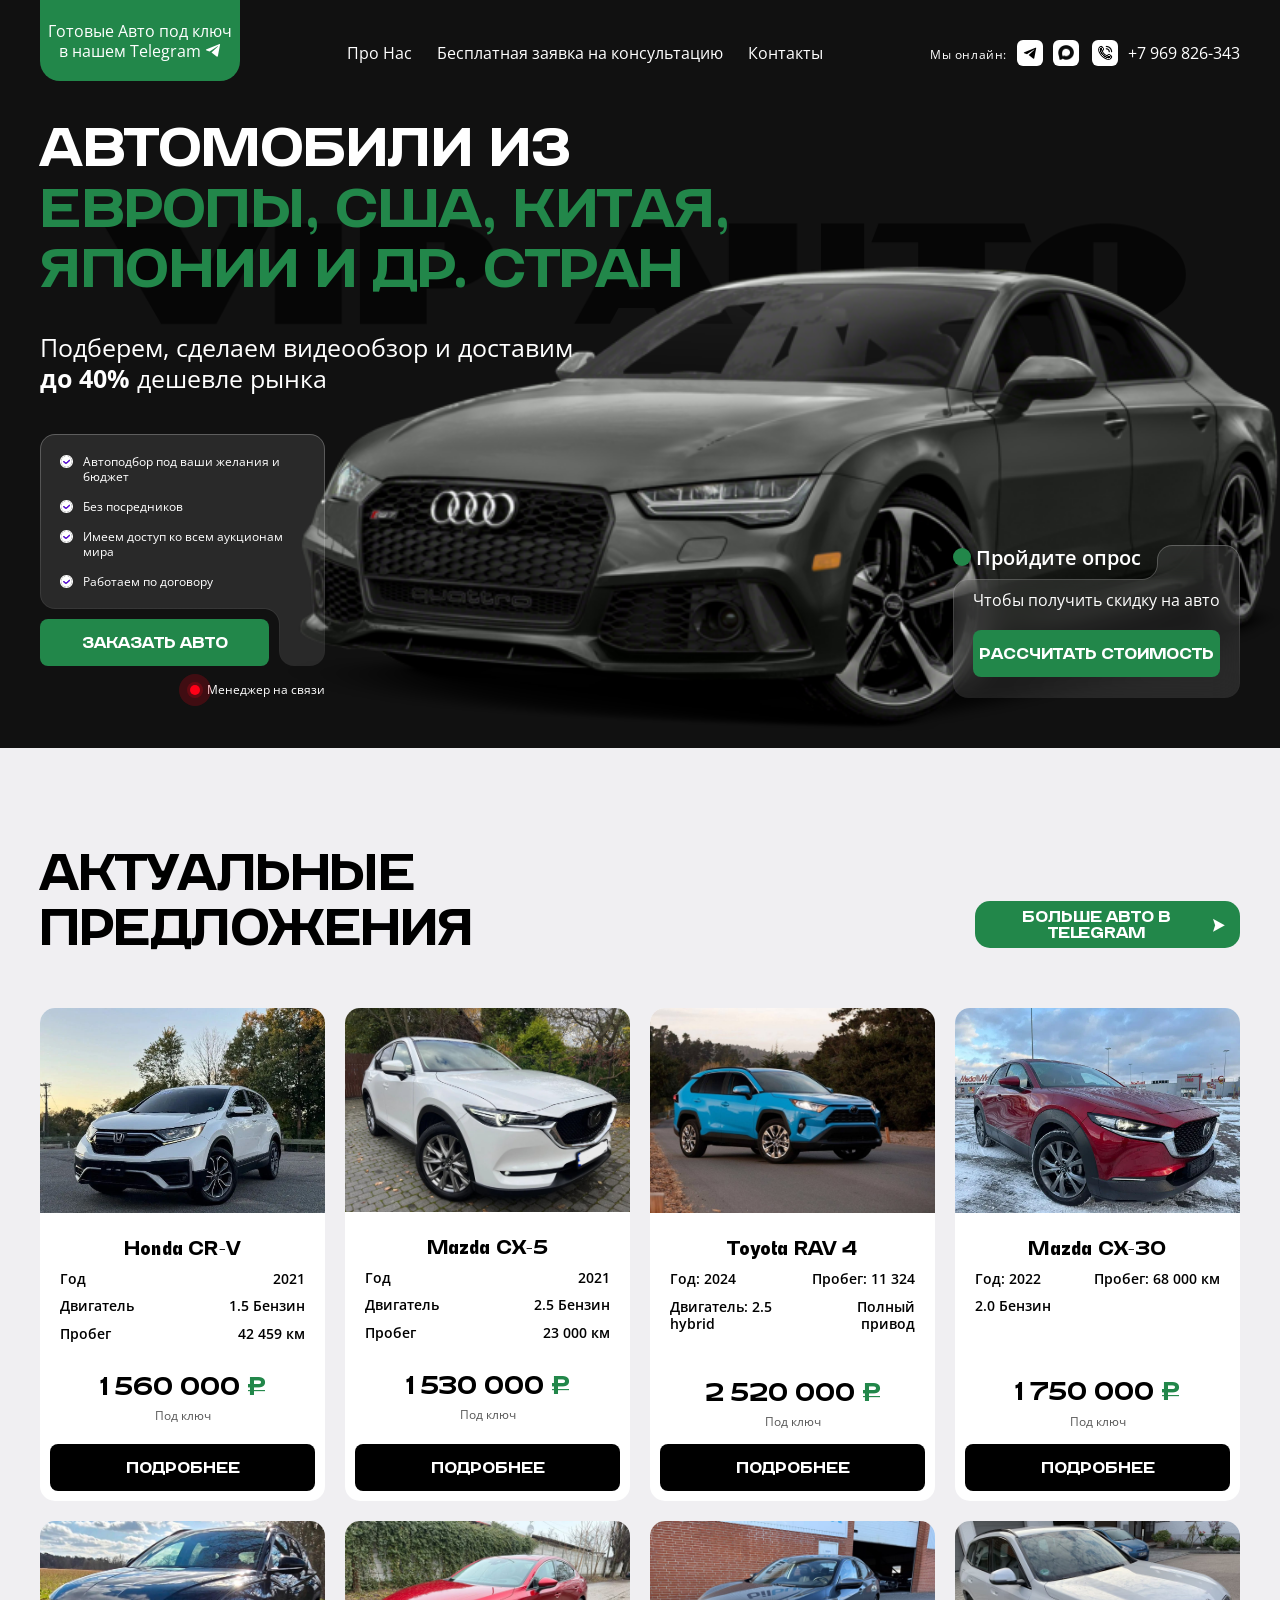
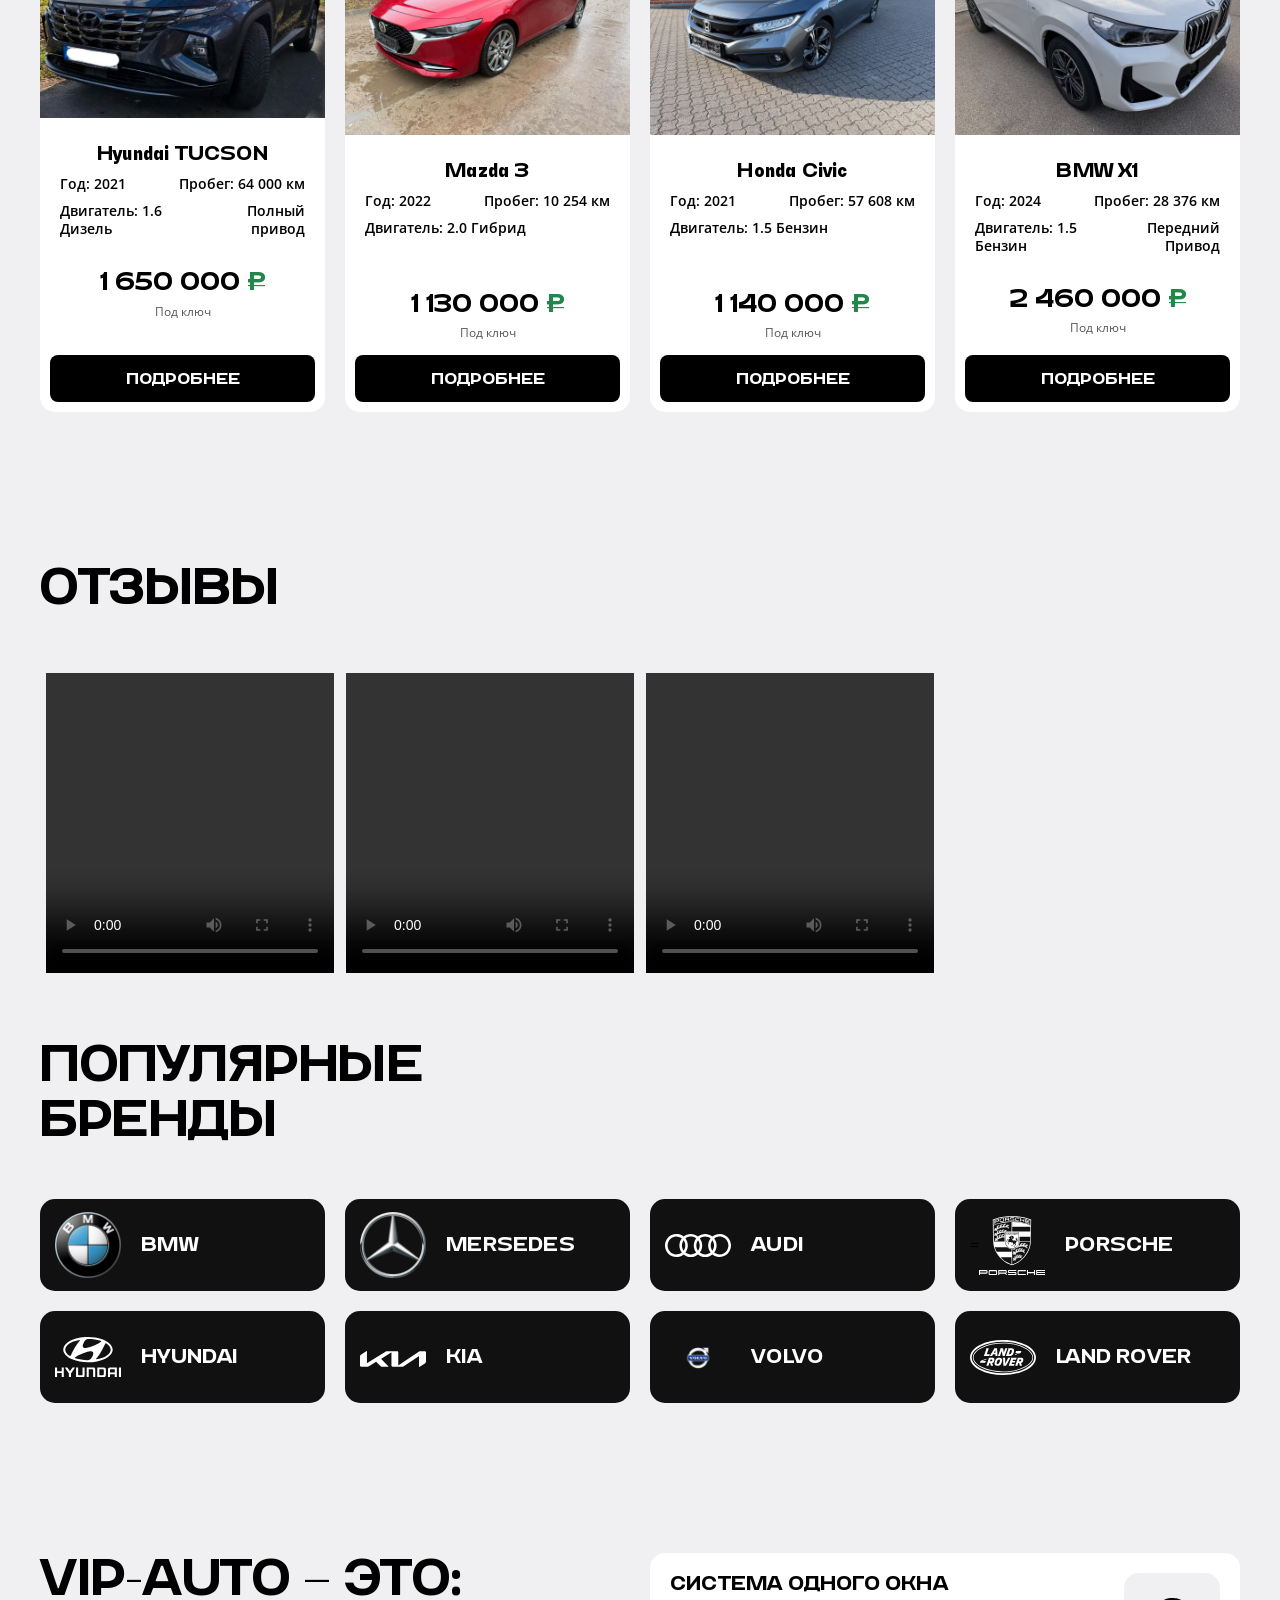
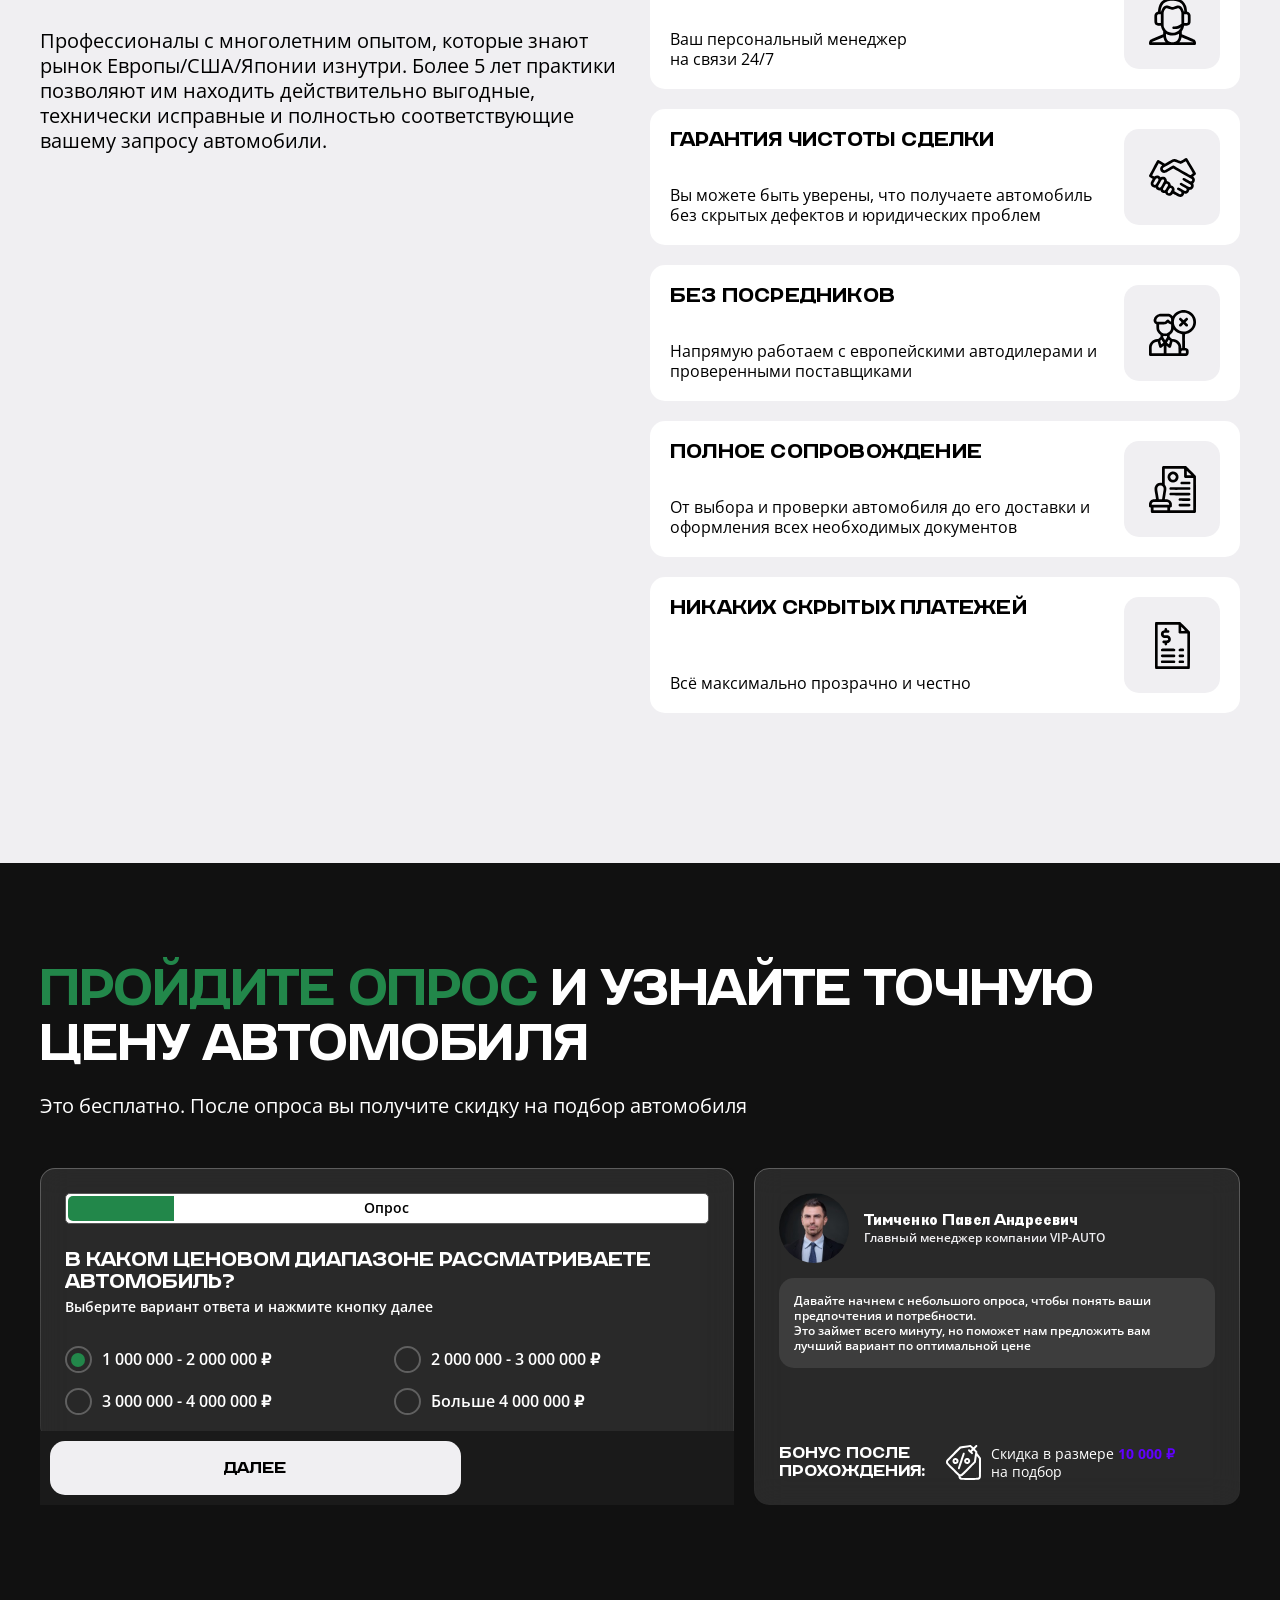
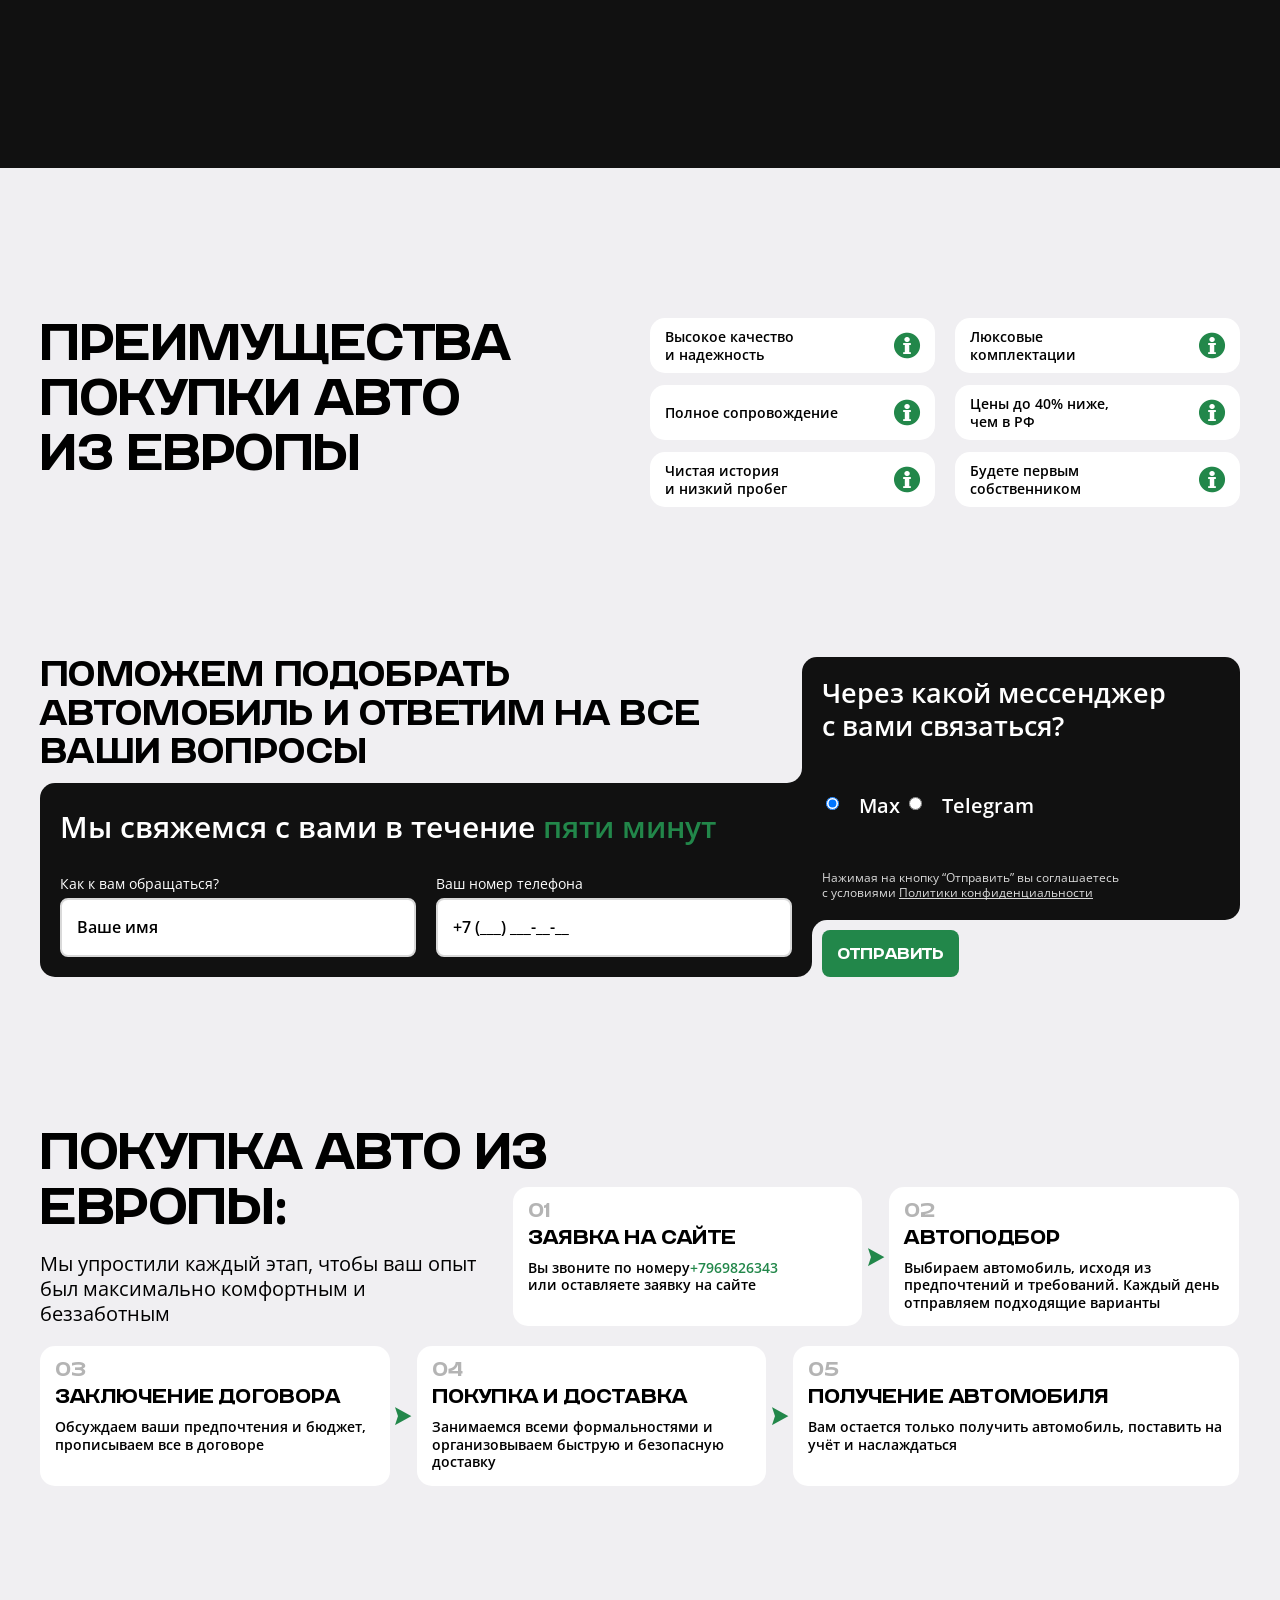
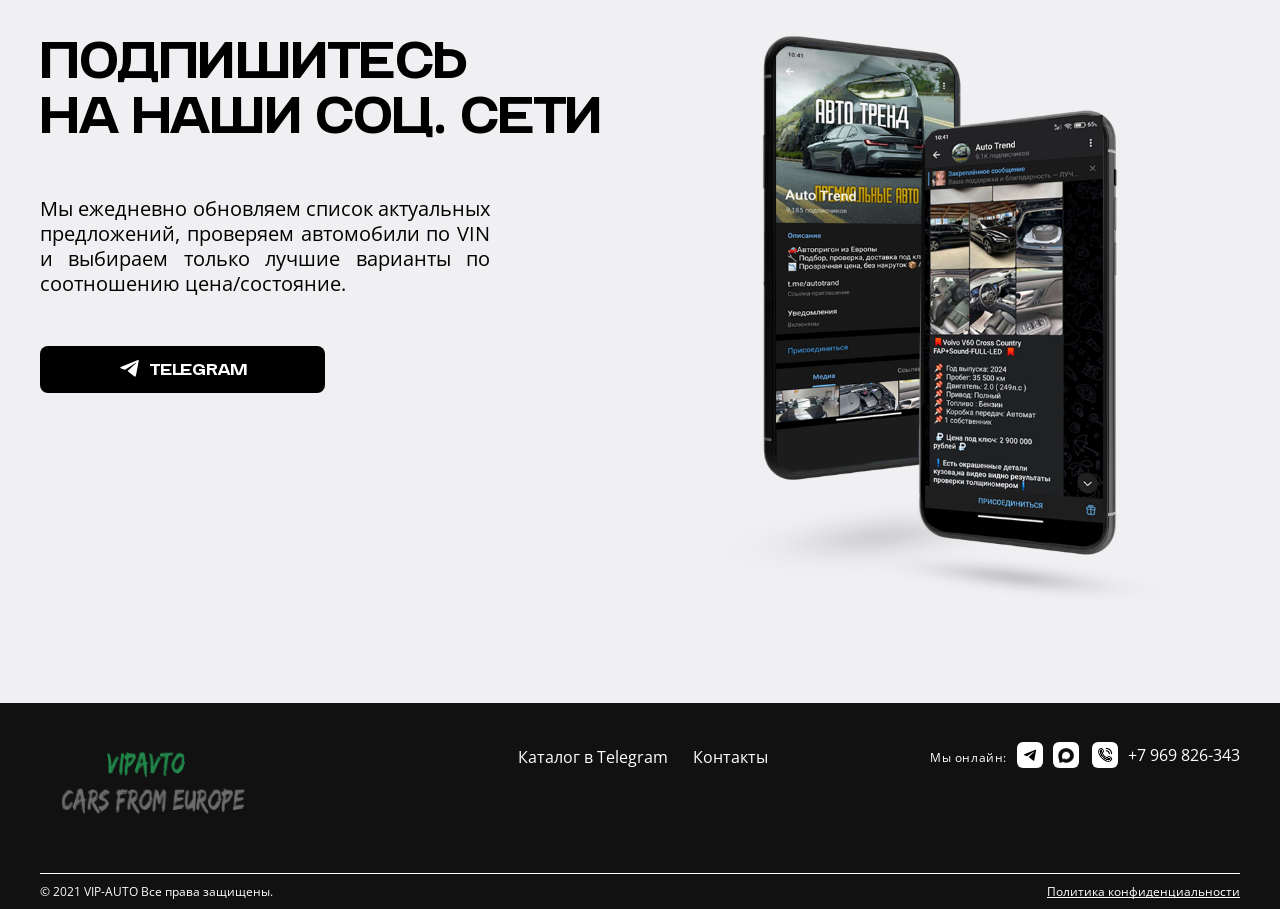
==== commit 3ce3bd02: "Update index.html" ====
--- a/index.html
+++ b/index.html
@@ -95,9 +95,9 @@
                   <a onclick="UIkit.offcanvas.hide();" class="tm-offcanvas-close"><i class="icomoon-close"></i></a>
                 </div>
                 <ul class="main-menu">
-                  <li id="menu-item-27" class="menu-item menu-item-type-taxonomy menu-item-object-category menu-item-27"><a href="#about">Блок о Нас</a></li>
-<li id="menu-item-29" class="menu-item menu-item-type-post_type menu-item-object-page menu-item-29"><a href="#opros">Блок Заявки</a></li>
-<li id="menu-item-28" class="menu-item menu-item-type-post_type menu-item-object-page menu-item-28"><a href="/vip-auto/kontakty.html">Страница Контакты</a></li>
+                  <li id="menu-item-27" class="menu-item menu-item-type-taxonomy menu-item-object-category menu-item-27"><a href="#about">Про Нас</a></li>
+<li id="menu-item-29" class="menu-item menu-item-type-post_type menu-item-object-page menu-item-29"><a href="#opros">Бесплатная заявка на консультацию</a></li>
+<li id="menu-item-28" class="menu-item menu-item-type-post_type menu-item-object-page menu-item-28"><a href="/kontakty.html">Контакты</a></li>
                 </ul>
                 <div class="offcanvas-bottom">
                   <div class="header-right-social">
@@ -358,7 +358,7 @@
 
       <div class="vidotz">
         <video width="100%" height="300" controls="controls">
-   <source src="vid/otz5.MP4" type='video/mp4; codecs="avc1.42E01E, mp4a.40.2"'>
+   <source src="vid/otz5.mp4" type='video/mp4; codecs="avc1.42E01E, mp4a.40.2"'>
   </video>
       </div>
 
@@ -912,7 +912,7 @@
                             <span class="btn-loading" style="display:none;">Отправка...</span>
                           </button>
                         </div>
-                        <div class="quiz-konf">Нажимая на кнопку “Отправить” вы соглашаетесь с условиями <a href="/privacy-policy/" target="_blank">Политики конфиденциальности</a></div>
+                        <div class="quiz-konf">Нажимая на кнопку “Отправить” вы соглашаетесь с условиями <a href="/privacy-policy.html" target="_blank">Политики конфиденциальности</a></div>
                       </div>
                     </div>
                   </div>
@@ -1253,7 +1253,7 @@
 
           <div class="section-form-konf">
             Нажимая на кнопку “Отправить” вы соглашаетесь с условиями 
-            <a href="/vip-auto/privacy-policy.html" target="_blank">Политики конфиденциальности</a>
+            <a href="/privacy-policy.html" target="_blank">Политики конфиденциальности</a>
           </div>
         </div>
       </div>
@@ -1361,7 +1361,7 @@
         <ul class="footer-menu">
           <li id="menu-item-31" class="menu-item menu-item-type-taxonomy menu-item-object-category menu-item-31"><a href="https://t.me/+WK1Z-0K11DQzYzMy">Каталог в Telegram</a></li>
 
-<li id="menu-item-32" class="menu-item menu-item-type-post_type menu-item-object-page menu-item-32"><a href="/vip-auto/kontakty.html">Контакты</a></li>
+<li id="menu-item-32" class="menu-item menu-item-type-post_type menu-item-object-page menu-item-32"><a href="/kontakty.html">Контакты</a></li>
         </ul>
       </div>
       <div class="footer-right">
@@ -1381,7 +1381,7 @@
         <div class="footer-dev-wrap">
           <div class="footer-dev">
                             <ul class="footer-konf">
-                    <li><a rel="privacy-policy" href="/vip-auto/privacy-policy.html">Политика конфиденциальности</a></li>
+                    <li><a rel="privacy-policy" href="/privacy-policy.html">Политика конфиденциальности</a></li>
                 </ul>
             </div>
           </div>
@@ -1489,4 +1489,4 @@
 
 <!-- /Yandex.Metrika counter -->
 
-</body></html>+</body></html>
